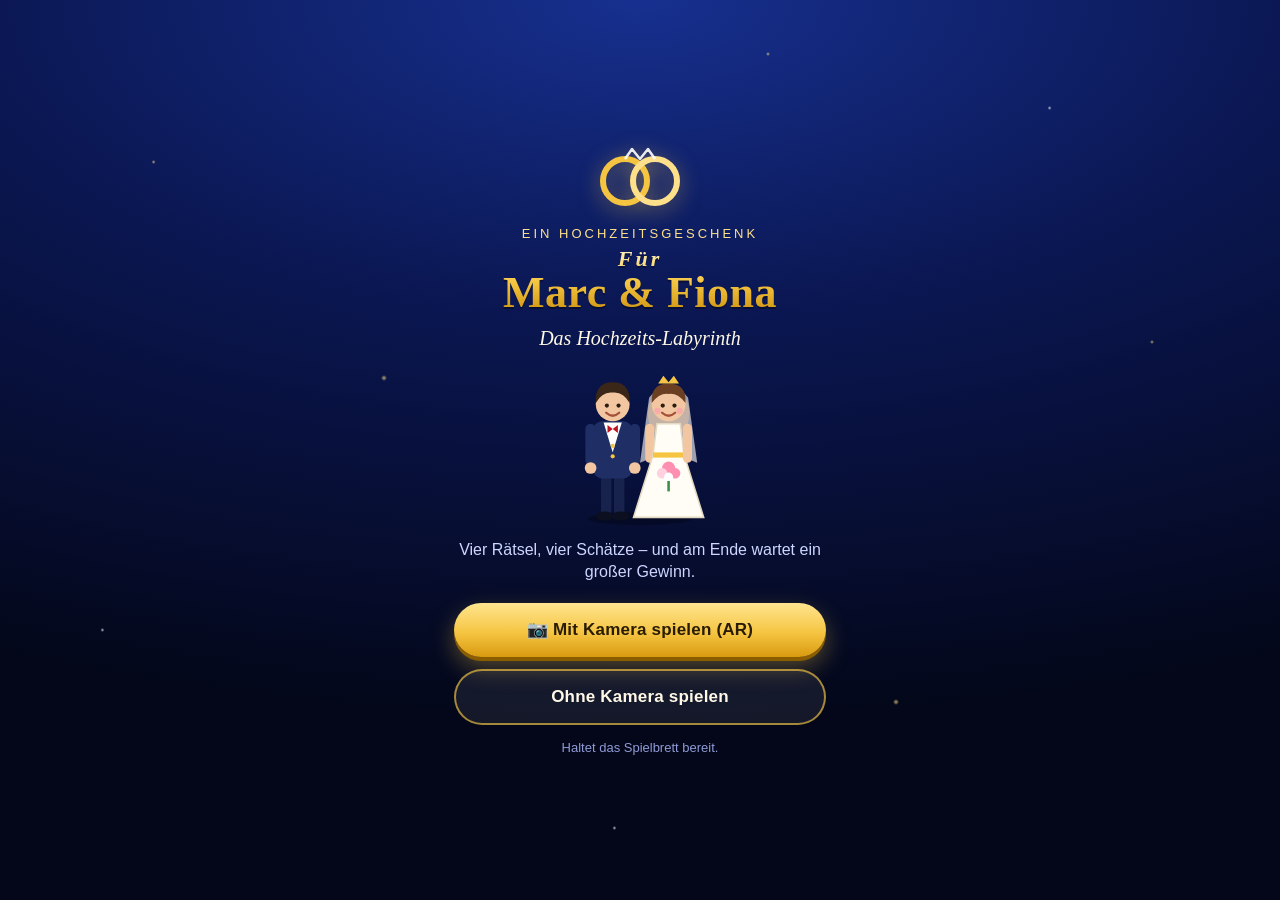
==== index.html @ ca6a2ff4 "Deploy Co-Authored-By: Claude Haiku 5.5 <noreply@anthropic.com>" ====
<!doctype html>
<html lang="de">
<head>
<meta charset="utf-8">
<meta name="viewport" content="width=device-width, initial-scale=1, viewport-fit=cover">
<meta name="theme-color" content="#050b2e">
<meta name="apple-mobile-web-app-capable" content="yes">
<meta name="mobile-web-app-capable" content="yes">
<title>Für Marc &amp; Fiona</title>
<link rel="icon" href="data:image/svg+xml,%3Csvg xmlns='http://www.w3.org/2000/svg' viewBox='0 0 100 100'%3E%3Ctext y='.9em' font-size='90'%3E%F0%9F%92%8D%3C/text%3E%3C/svg%3E">
<link rel="stylesheet" href="css/style.css">
</head>
<body>
<main id="app">

  <!-- Startbildschirm -->
  <section id="screen-start" class="screen start" hidden>
    <div class="sparkles" aria-hidden="true"></div>
    <div class="start-inner">
      <svg class="rings" viewBox="0 0 120 70" aria-hidden="true">
        <circle cx="45" cy="38" r="22" fill="none" stroke="#f5c542" stroke-width="6"/>
        <circle cx="75" cy="38" r="22" fill="none" stroke="#ffe08a" stroke-width="6"/>
        <path d="M45 16 L52 6 L60 16 L68 6 L75 16" fill="none" stroke="#fff" stroke-width="2.500" stroke-linejoin="round" opacity=".9"/>
      </svg>
      <p class="eyebrow">Ein Hochzeitsgeschenk</p>
      <h1 class="title"><small>Für</small>Marc &amp; Fiona</h1>
      <p class="subtitle">Das Hochzeits-Labyrinth</p>
      <div id="start-couple" class="start-couple"></div>
      <p class="lead">Vier Rätsel, vier Schätze – und am Ende wartet ein großer Gewinn.</p>
      <p id="inapp-note" class="notice" role="note" hidden>Bitte im normalen Safari/Chrome öffnen, nicht in WhatsApp/Instagram – dort ist die Kamera oft blockiert.</p>
      <div class="start-btns">
        <button id="btn-ar" class="btn btn-gold"><span aria-hidden="true">📷 </span>Mit Kamera spielen (AR)</button>
        <button id="btn-plain" class="btn btn-ghost">Ohne Kamera spielen</button>
      </div>
      <p class="fine">Haltet das Spielbrett bereit.</p>
    </div>
  </section>

  <!-- Spiel -->
  <section id="screen-game" class="screen game" hidden>
    <header class="hud">
      <div class="hud-title">Marc &amp; Fiona</div>
      <ol id="pips" class="pips" aria-label="Fortschritt"></ol>
      <button id="btn-sound" class="icon-btn" aria-label="Ton an oder aus">🔊</button>
    </header>
    <div id="stage"></div>
    <div id="hint" class="chip" hidden>Tipp: Dreht das Brett so, dass Rot oben links liegt – wie auf dem Bild.</div>
    <div id="panel" class="panel" hidden></div>
    <details id="debug" class="debug" hidden>
      <summary>Debug</summary>
      <div id="debug-btns"></div>
    </details>
  </section>

  <!-- Abschluss -->
  <section id="screen-end" class="screen end" hidden>
    <div class="sparkles" aria-hidden="true"></div>
    <div class="start-inner">
      <p class="eyebrow">Geschafft!</p>
      <h1 class="title end-title">Alle Schätze gefunden</h1>
      <div id="end-couple" class="start-couple cheer"></div>
      <ul id="end-list" class="prizes"></ul>
      <p class="total">Gesamt: <strong id="end-total">300 €</strong></p>
      <p class="lead">Alles Liebe zur Hochzeit, Marc &amp; Fiona!</p>
    </div>
  </section>

  <div id="loading" class="overlay" hidden>
    <div class="modal-card"><div class="spinner" aria-hidden="true"></div><p id="loading-text">Kamera wird gestartet …</p>
      <button id="btn-cancel-ar" class="btn btn-ghost">Lieber ohne Kamera</button></div>
  </div>
  <div id="modal" class="overlay" hidden></div>
  <div id="toast" class="toast" role="status" hidden></div>
  <canvas id="confetti" aria-hidden="true"></canvas>
</main>
<script type="module" src="js/main.js"></script>
</body>
</html>
---- css/style.css ----
/* Hochzeits-Labyrinth – eigenes "Quizshow"-Design: Mitternachtsblau + Gold. Keine Original-Assets. */
:root {
  --navy-950: #030719; --navy-900: #050b2e; --navy-800: #0a1650; --navy-700: #112580;
  --gold: #f5c542; --gold-hi: #ffe08a; --gold-lo: #8c6a14;
  --cream: #fff8e6; --ink: #101a4a;
  --safe-t: env(safe-area-inset-top, 0px); --safe-b: env(safe-area-inset-bottom, 0px);
  --safe-l: env(safe-area-inset-left, 0px); --safe-r: env(safe-area-inset-right, 0px);
  --serif: "Iowan Old Style", "Palatino Linotype", Palatino, Georgia, serif;
}
* { box-sizing: border-box; -webkit-tap-highlight-color: transparent; }
html, body { height: 100%; margin: 0; overscroll-behavior: none; }
body {
  background: var(--navy-900); color: var(--cream); overflow: hidden;
  font: 16px/1.4 -apple-system, BlinkMacSystemFont, "SF Pro Text", "Segoe UI", Roboto, Helvetica, Arial, sans-serif;
  -webkit-text-size-adjust: 100%; touch-action: manipulation; -webkit-user-select: none; user-select: none;
}
[hidden] { display: none !important; }
button { font: inherit; color: inherit; touch-action: manipulation; }
#app { position: fixed; inset: 0; height: 100vh; height: 100dvh; }
.screen {
  position: absolute; inset: 0; display: flex; flex-direction: column; overflow-y: auto;
  padding: var(--safe-t) var(--safe-r) var(--safe-b) var(--safe-l);
  background: radial-gradient(120% 80% at 50% 0%, #17308f 0%, var(--navy-800) 45%, var(--navy-950) 100%);
}

/* ---- Buttons ---- */
.btn {
  display: block; width: 100%; min-height: 54px; padding: 14px 22px; border: 0; border-radius: 999px;
  font-weight: 800; font-size: 17px; letter-spacing: .2px; cursor: pointer;
}
.btn-gold {
  background: linear-gradient(180deg, #ffe58f, var(--gold) 55%, #d99a10); color: #2a1c00;
  box-shadow: 0 4px 0 #8a5d00, 0 10px 24px rgba(245, 197, 66, .35);
}
.btn-gold:active { transform: translateY(3px); box-shadow: 0 1px 0 #8a5d00, 0 4px 12px rgba(245, 197, 66, .3); }
.btn-ghost { background: rgba(255, 255, 255, .07); color: var(--cream); border: 2px solid rgba(245, 197, 66, .65); }
.btn-ghost:active { background: rgba(255, 255, 255, .16); }
.icon-btn { width: 40px; height: 40px; border-radius: 50%; border: 2px solid rgba(245, 197, 66, .6); background: rgba(5, 11, 46, .6); font-size: 18px; padding: 0; line-height: 1; }

/* ---- Start- und Abschluss-Screen ---- */
.sparkles {
  position: absolute; inset: 0; pointer-events: none; opacity: .7;
  background-image:
    radial-gradient(2px 2px at 12% 18%, #ffe08a, transparent), radial-gradient(2px 2px at 82% 12%, #fff, transparent),
    radial-gradient(3px 3px at 30% 42%, #ffe08a, transparent), radial-gradient(2px 2px at 90% 38%, #ffe08a, transparent),
    radial-gradient(2px 2px at 8% 70%, #fff, transparent), radial-gradient(3px 3px at 70% 78%, #ffe08a, transparent),
    radial-gradient(2px 2px at 48% 92%, #fff, transparent), radial-gradient(2px 2px at 60% 6%, #ffe08a, transparent);
  animation: twinkle 3.5s ease-in-out infinite alternate;
}
@keyframes twinkle { from { opacity: .35; } to { opacity: .9; } }
.start-inner { position: relative; margin: auto; width: 100%; max-width: 420px; padding: 22px 24px; text-align: center; }
.rings { width: 120px; filter: drop-shadow(0 4px 10px rgba(245, 197, 66, .5)); animation: float 4s ease-in-out infinite; }
@keyframes float { 50% { transform: translateY(-6px); } }
.eyebrow { margin: 6px 0 4px; font-size: 13px; letter-spacing: 3px; text-transform: uppercase; color: var(--gold-hi); }
.title {
  margin: 0; font: 800 44px/1.05 var(--serif); letter-spacing: .5px;
  background: linear-gradient(180deg, #fff3c2, var(--gold) 50%, #c98f0a); -webkit-background-clip: text; background-clip: text; color: transparent;
  filter: drop-shadow(0 2px 0 rgba(0, 0, 0, .35));
}
.title small { display: block; font-size: 22px; font-weight: 600; font-style: italic; letter-spacing: 3px; }
.subtitle { margin: 10px 0 0; font: italic 20px var(--serif); color: var(--cream); }
.start-couple { width: 130px; margin: 14px auto 6px; }
.lead { margin: 6px 0 20px; color: #cdd6ff; }
.notice { margin: 0 0 14px; padding: 10px 12px; border-radius: 12px; background: rgba(229, 56, 59, .18); border: 1px solid rgba(229, 56, 59, .7); font-size: 14px; }
.start-btns { display: grid; gap: 12px; }
.fine { margin: 14px 0 0; font-size: 13px; color: #8f9bd6; }
.end-title { font-size: 36px; }
.prizes { list-style: none; margin: 8px 0 0; padding: 0; text-align: left; }
.prizes li { display: flex; justify-content: space-between; gap: 12px; padding: 9px 4px; border-bottom: 1px solid rgba(245, 197, 66, .25); }
.prizes b { color: var(--gold-hi); }
.total { margin: 14px 0 4px; font: 700 24px var(--serif); }
.total strong { color: var(--gold); font-size: 34px; }

/* ---- Spiel-Layout ---- */
.game { overflow: hidden; }
.hud { display: flex; align-items: center; gap: 10px; padding: 8px 12px; flex: none; z-index: 6; }
.hud-title { font: italic 700 18px var(--serif); color: var(--gold-hi); flex: 1; }
.pips { display: flex; gap: 7px; list-style: none; margin: 0; padding: 0; }
.pips li { width: 14px; height: 14px; border-radius: 50%; border: 2px solid var(--gold); }
.pips li.done { background: var(--gold); }
.pips li.cur { background: rgba(245, 197, 66, .35); animation: pulse 1.2s ease-in-out infinite alternate; }
.pips li.star { border-radius: 2px; transform: rotate(45deg); }
@keyframes pulse { to { transform: scale(1.25); background: var(--gold); } }
.pips li.star.cur { animation: none; background: var(--gold); }
#stage { flex: 1; min-height: 0; position: relative; }
.mode-ar #stage { position: absolute; inset: 0; z-index: 0; }
.mode-ar .panel { margin-top: auto; }
.chip {
  position: absolute; z-index: 4; left: 50%; transform: translateX(-50%); top: calc(var(--safe-t) + 58px);
  width: max-content; max-width: calc(100% - 28px); padding: 8px 14px; border-radius: 14px; font-size: 13px; text-align: center;
  background: rgba(5, 11, 46, .88); border: 1px solid var(--gold); color: var(--cream);
}
.toast {
  position: fixed; z-index: 30; left: 14px; right: 14px; top: calc(var(--safe-t) + 14px); padding: 12px 16px; border-radius: 14px;
  background: var(--cream); color: var(--ink); font-weight: 600; text-align: center; box-shadow: 0 8px 30px rgba(0, 0, 0, .5);
}

/* ---- Panel ---- */
.panel {
  position: relative; z-index: 5; flex: none; max-height: 70vh; max-height: 70dvh; overflow-y: auto;
  padding: 14px 14px calc(14px + var(--safe-b));
  background: linear-gradient(180deg, rgba(10, 22, 80, .96), var(--navy-900) 45%);
  border-top: 2px solid var(--gold); box-shadow: 0 -14px 34px rgba(0, 0, 0, .5);
}
.panel.in { animation: slideup .35s ease-out; }
@keyframes slideup { from { transform: translateY(40%); opacity: 0; } }
.panel-btn { margin-top: 14px; }
.bubble-row { display: flex; align-items: flex-end; gap: 12px; }
.avatars { flex: none; width: 74px; }
.bubble { position: relative; flex: 1; padding: 14px 16px; background: var(--cream); color: var(--ink); border-radius: 18px 18px 18px 4px; font: 600 17px/1.4 var(--serif); box-shadow: 0 6px 18px rgba(0, 0, 0, .35); }
.bubble::before { content: ""; position: absolute; left: -9px; bottom: 12px; border: 9px solid transparent; border-right-color: var(--cream); border-left: 0; }
.bubble p { margin: 0; }
.treasure { text-align: center; padding: 6px 4px 0; }
.t-icon { font-size: 40px; line-height: 1; animation: float 2.4s ease-in-out infinite; }
.t-line { margin: 8px 0 2px; font-size: 16px; color: #cdd6ff; }
.t-prize { margin: 2px 0; font: 800 26px/1.15 var(--serif); color: var(--gold); }
.t-feld { margin: 6px 0 0; font-weight: 700; color: var(--cream); }
.treasure + .panel-btn { margin-top: 16px; }

/* ---- Quiz ---- */
.q-head { display: flex; justify-content: space-between; gap: 8px; margin-bottom: 8px; }
.q-tag { font-size: 12px; font-weight: 800; letter-spacing: 1px; text-transform: uppercase; color: var(--gold-hi); }
.q-tag.backup { color: #7fe3a5; }
.q-text { --cut: 22px; clip-path: polygon(var(--cut) 0, calc(100% - var(--cut)) 0, 100% 50%, calc(100% - var(--cut)) 100%, var(--cut) 100%, 0 50%); padding: 2px; background: linear-gradient(90deg, var(--gold-lo), var(--gold-hi), var(--gold-lo)); margin-bottom: 10px; }
.q-text > span { --cut: 22px; display: block; clip-path: polygon(var(--cut) 0, calc(100% - var(--cut)) 0, 100% 50%, calc(100% - var(--cut)) 100%, var(--cut) 100%, 0 50%); padding: 12px 30px; text-align: center; font-weight: 700; font-size: 16px; line-height: 1.3; background: linear-gradient(180deg, #14297f, #091650); }
.ans {
  --cut: 18px; display: block; width: 100%; margin: 0 0 8px; padding: 2px; border: 0; cursor: pointer; text-align: left; color: #fff;
  clip-path: polygon(var(--cut) 0, calc(100% - var(--cut)) 0, 100% 50%, calc(100% - var(--cut)) 100%, var(--cut) 100%, 0 50%); background: linear-gradient(90deg, var(--gold-lo), var(--gold-hi), var(--gold-lo));
}
.ans-in { --cut: 18px; display: flex; align-items: center; gap: 10px; min-height: 48px; padding: 6px 24px 6px 14px; clip-path: polygon(var(--cut) 0, calc(100% - var(--cut)) 0, 100% 50%, calc(100% - var(--cut)) 100%, var(--cut) 100%, 0 50%); background: linear-gradient(180deg, #14297f, #091650); font-weight: 600; font-size: 15px; line-height: 1.25; }
.ans:active .ans-in { filter: brightness(1.3); }
.letter { flex: none; display: grid; place-items: center; width: 28px; height: 28px; border-radius: 50%; background: var(--lc, #888); font-weight: 800; font-size: 15px; box-shadow: inset 0 -2px 0 rgba(0, 0, 0, .25); }
.ans[style*="f5c518"] .letter { color: #2a1c00; }
.ans.locked .ans-in { background: linear-gradient(180deg, #ffa726, #d65a00); }
.ans.right .ans-in { background: linear-gradient(180deg, #2ecc71, #0b7d3c); }
.ans.right { animation: flash .45s ease-in-out 3; }
@keyframes flash { 50% { filter: brightness(1.5); } }
.ans.wrong, .ans:disabled { cursor: default; }
.ans.wrong .ans-in { background: linear-gradient(180deg, #e53935, #8e1212); }
.ans.wrong .txt { text-decoration: line-through; opacity: .85; }
.ans.wrong .ans-in::after { content: "✕"; margin-left: auto; font-weight: 800; }
.ans.gone { opacity: .14; pointer-events: none; }
.q-msg { min-height: 22px; margin: 4px 0 8px; text-align: center; font-size: 14px; color: #cdd6ff; }
.q-msg.bad { color: #ff8a8a; font-weight: 700; }
.q-msg.ok { color: #7fe3a5; font-weight: 800; }
.q-msg.pity { color: var(--gold-hi); font-weight: 700; }
.jokers { display: flex; gap: 10px; }
.joker { flex: 1; min-height: 42px; border-radius: 999px; border: 2px solid var(--gold); background: rgba(17, 37, 128, .75); color: var(--gold-hi); font-weight: 800; font-size: 14px; cursor: pointer; }
.joker:disabled { opacity: .35; text-decoration: line-through; cursor: default; }

/* ---- Overlays ---- */
.overlay { position: fixed; inset: 0; z-index: 20; display: grid; place-items: center; padding: 24px; background: rgba(3, 7, 25, .82); }
.modal-card { width: 100%; max-width: 360px; padding: 22px; text-align: center; border-radius: 22px; background: linear-gradient(180deg, #14297f, #091650); border: 2px solid var(--gold); box-shadow: 0 20px 60px rgba(0, 0, 0, .6); }
.modal-card h3 { margin: 0 0 8px; font: 800 26px/1.15 var(--serif); color: var(--gold); }
.modal-card p { margin: 0 0 12px; }
.timer { margin: 6px 0 16px; font: 800 44px var(--serif); color: var(--gold-hi); }
.spinner { width: 44px; height: 44px; margin: 0 auto 12px; border-radius: 50%; border: 4px solid rgba(245, 197, 66, .3); border-top-color: var(--gold); animation: spin 1s linear infinite; }
@keyframes spin { to { transform: rotate(360deg); } }
#confetti { position: fixed; inset: 0; width: 100%; height: 100%; pointer-events: none; z-index: 40; }

/* ---- Debug ---- */
.debug { position: absolute; z-index: 15; right: 6px; top: calc(var(--safe-t) + 54px); font-size: 12px; background: rgba(0, 0, 0, .75); border-radius: 10px; padding: 4px 8px; }
.debug summary { cursor: pointer; }
#debug-btns { display: grid; grid-template-columns: repeat(2, 1fr); gap: 4px; padding: 6px 0 2px; }
#debug-btns button { padding: 6px 8px; border-radius: 8px; border: 1px solid #888; background: #222; font-size: 12px; }

/* ---- Fallback-Bühne ---- */
.fb-stage { display: flex; align-items: center; justify-content: center; }
.fb-board { position: relative; flex: none; border-radius: 6px; background: #6b4a2b; box-shadow: 0 10px 40px rgba(0, 0, 0, .6), 0 0 0 2px rgba(245, 197, 66, .55); }
.fb-board.placeholder { background: linear-gradient(135deg, #7a5230, #4d321b); }
.fb-img { position: absolute; inset: 0; width: 100%; height: 100%; display: block; border-radius: 6px; pointer-events: none; }
.fb-layer { position: absolute; }
.fb-cell { position: absolute; width: calc(100% / 7); height: calc(100% / 7); }
.fb-board.placeholder .fb-cell { background: #cbb98f; outline: 1px solid rgba(0, 0, 0, .25); }
.fb-board.placeholder .fb-cell.dark { background: #b49b6a; }
.fb-board.placeholder .fb-cell.corner { background: #f5d55a; }
.fb-board.placeholder .fb-cell.center { background: radial-gradient(circle, #ffe08a, #b8860b); }
.fb-board:not(.placeholder) .fb-cell { outline: 1px solid rgba(255, 255, 255, .6); }
.fb-cell span { position: absolute; left: 2px; top: 1px; font: 700 8px/1.1 ui-monospace, Menlo, monospace; color: #fff; text-shadow: 0 0 2px #000, 0 0 2px #000; }
.fb-board.placeholder .fb-cell span { color: #2a1c00; text-shadow: none; }
.fb-dot { position: absolute; z-index: 4; width: calc(var(--cell) * .95); height: calc(var(--cell) * .95); transform: translate(-50%, -50%); border-radius: 50%; border: 0; padding: 0; background: transparent; }
.fb-dot.vis { background: var(--c); box-shadow: inset 0 0 0 3px rgba(255, 255, 255, .85); opacity: .85; }
.fb-dot.lit { background: rgba(255, 255, 255, .22); box-shadow: 0 0 0 4px var(--c), 0 0 22px 10px var(--c); opacity: 1; animation: glow .7s ease-in-out infinite alternate; }
@keyframes glow { to { transform: translate(-50%, -50%) scale(1.15); } }
.fb-couple { position: absolute; z-index: 5; width: 0; height: 0; transition: left .32s linear, top .32s linear; }
.fb-couple.instant { transition: none; }
.couple-in {
  position: absolute; left: 0; top: 0; width: calc(var(--cell) * 1.45);
  transform: translate(-50%, -82%) translate(calc(var(--ax, 0) * var(--cell)), calc(var(--ay, 0) * var(--cell))); transition: transform .5s ease;
}
.couple-svg { display: block; width: 100%; height: auto; overflow: visible; }
.arm { transition: transform .25s; }
.leg { transform-origin: 50% 80%; }
.walking .couple-svg { animation: bob .32s ease-in-out infinite; }
.walking .leg-a { animation: step .32s ease-in-out infinite; }
.walking .leg-b { animation: step .32s ease-in-out infinite -.16s; }
@keyframes bob { 0%, 100% { transform: translateY(0) rotate(-1.5deg); } 50% { transform: translateY(-5%) rotate(1.5deg); } }
@keyframes step { 0%, 100% { transform: translateY(0); } 50% { transform: translateY(-4px); } }
.cheer .couple-svg { animation: hop .45s ease-out 4; }
.cheer .arm-l { transform: rotate(150deg); }
.cheer .arm-r { transform: rotate(-150deg); }
@keyframes hop { 50% { transform: translateY(-14%); } }
.start-couple.cheer .couple-svg { animation: hop .6s ease-out infinite; }
.fb-chest { position: absolute; z-index: 6; width: calc(var(--cell) * 1.05); transform: translate(-50%, -50%); pointer-events: none; }
.fb-chest svg { display: block; width: 100%; height: auto; filter: drop-shadow(0 3px 4px rgba(0, 0, 0, .55)); animation: chestpop .8s cubic-bezier(.3, 1.6, .5, 1) both; }
.fb-chest .ring { position: absolute; inset: -30%; border-radius: 50%; border: 3px solid var(--gold-hi); box-shadow: 0 0 16px var(--gold); animation: ring 1.3s ease-out infinite; }
@keyframes ring { from { transform: scale(.5); opacity: 1; } to { transform: scale(1.1); opacity: 0; } }
@keyframes chestpop { 0% { transform: translateY(0) scale(.1); } 45% { transform: translateY(-120%) scale(1.15); } 70% { transform: translateY(-8%) scale(.95); } 100% { transform: translateY(0) scale(1); } }
.spark { position: absolute; left: 50%; top: 50%; width: 6px; height: 6px; margin: -3px; border-radius: 50%; background: var(--gold-hi); box-shadow: 0 0 6px var(--gold); animation: spark 1s ease-out .35s both; }
@keyframes spark { from { transform: rotate(var(--a)) translateX(0); opacity: 1; } to { transform: rotate(var(--a)) translateX(calc(var(--cell) * .95)); opacity: 0; } }

@media (prefers-reduced-motion: reduce) {
  *, *::before, *::after { animation-duration: .01ms !important; animation-iteration-count: 1 !important; }
}
@media (max-height: 680px) {
  .title { font-size: 36px; } .start-couple { width: 100px; } .rings { width: 96px; }
}
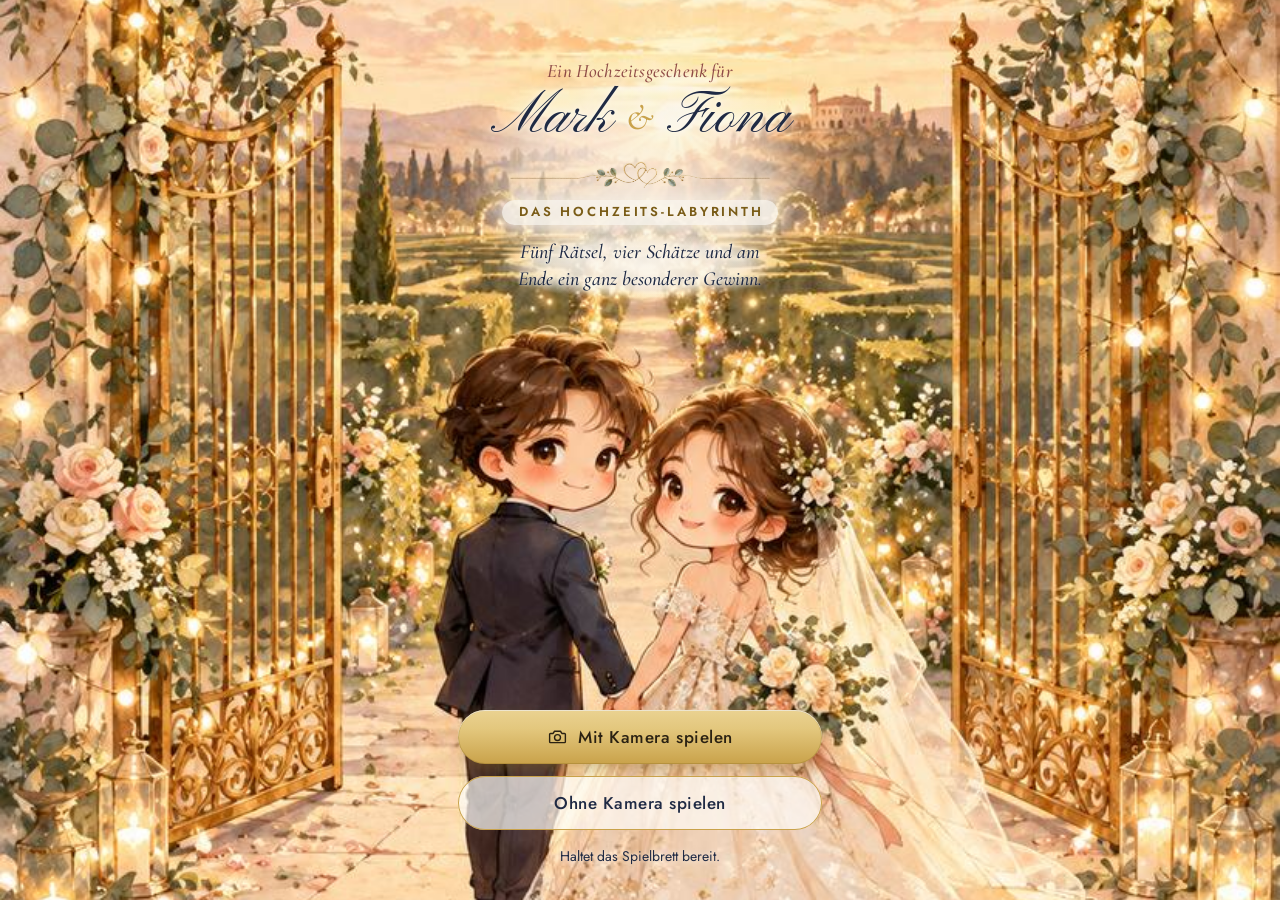
==== commit 70afeb62: "Deploy Co-Authored-By: Claude Haiku 5.5 <noreply@anthropic.com>" ====
--- a/index.html
+++ b/index.html
@@ -3,11 +3,16 @@
 <head>
 <meta charset="utf-8">
 <meta name="viewport" content="width=device-width, initial-scale=1, viewport-fit=cover">
-<meta name="theme-color" content="#050b2e">
+<meta name="theme-color" content="#fbf7ef">
 <meta name="apple-mobile-web-app-capable" content="yes">
 <meta name="mobile-web-app-capable" content="yes">
-<title>Für Marc &amp; Fiona</title>
-<link rel="icon" href="data:image/svg+xml,%3Csvg xmlns='http://www.w3.org/2000/svg' viewBox='0 0 100 100'%3E%3Ctext y='.9em' font-size='90'%3E%F0%9F%92%8D%3C/text%3E%3C/svg%3E">
+<title>Für Mark &amp; Fiona</title>
+<link rel="icon" href="favicon.png" type="image/png" sizes="64x64">
+<link rel="apple-touch-icon" href="assets/ui/apple-touch-icon.png">
+<link rel="manifest" href="manifest.webmanifest">
+<link rel="preconnect" href="https://fonts.googleapis.com">
+<link rel="preconnect" href="https://fonts.gstatic.com" crossorigin>
+<link rel="stylesheet" href="https://fonts.googleapis.com/css2?family=Cormorant+Garamond:ital,wght@0,500;0,600;0,700;1,500;1,600&amp;family=Jost:wght@400;500;600&amp;family=Pinyon+Script&amp;display=swap" media="print" onload="this.media='all'">
 <link rel="stylesheet" href="css/style.css">
 </head>
 <body>
@@ -15,36 +20,49 @@
 
   <!-- Startbildschirm -->
   <section id="screen-start" class="screen start" hidden>
-    <div class="sparkles" aria-hidden="true"></div>
+    <div class="frame" aria-hidden="true"></div>
     <div class="start-inner">
-      <svg class="rings" viewBox="0 0 120 70" aria-hidden="true">
-        <circle cx="45" cy="38" r="22" fill="none" stroke="#f5c542" stroke-width="6"/>
-        <circle cx="75" cy="38" r="22" fill="none" stroke="#ffe08a" stroke-width="6"/>
-        <path d="M45 16 L52 6 L60 16 L68 6 L75 16" fill="none" stroke="#fff" stroke-width="2.500" stroke-linejoin="round" opacity=".9"/>
-      </svg>
-      <p class="eyebrow">Ein Hochzeitsgeschenk</p>
-      <h1 class="title"><small>Für</small>Marc &amp; Fiona</h1>
-      <p class="subtitle">Das Hochzeits-Labyrinth</p>
-      <div id="start-couple" class="start-couple"></div>
-      <p class="lead">Vier Rätsel, vier Schätze – und am Ende wartet ein großer Gewinn.</p>
+      <div class="start-top">
+      <p class="kicker rise" style="--d:0">Ein Hochzeitsgeschenk für</p>
+      <h1 class="names rise" style="--d:1"><span>Mark</span> <span class="amp">&amp;</span> <span>Fiona</span></h1>
+      <div class="divider art art-divider rise" data-img="divider" style="--d:2" aria-hidden="true"><svg viewBox="0 0 240 24"><path class="draw" d="M8 12H98M142 12H232"/><path d="M120 18.5c-6-4-9.5-6.6-9.5-9.6a4.6 4.6 0 0 1 9.5-1.6 4.6 4.6 0 0 1 9.5 1.6c0 3-3.5 5.6-9.5 9.6z" class="heart"/><path d="M98 12c3-4 7-5 10-4M98 12c3 4 7 5 10 4M142 12c-3-4-7-5-10-4M142 12c-3 4-7 5-10 4" class="leaf"/><circle cx="6" cy="12" r="1.6"/><circle cx="234" cy="12" r="1.6"/></svg></div>
+      <p class="subtitle rise" style="--d:2">Das Hochzeits-Labyrinth</p>
+      <p class="lead rise" style="--d:3">Fünf Rätsel, vier Schätze und am Ende ein ganz besonderer Gewinn.</p>
+      </div>
+      <div class="hero rise" style="--d:3">
+        <svg class="medallion" viewBox="0 0 200 200" aria-hidden="true">
+          <circle cx="100" cy="100" r="96" class="m-outer"/>
+          <circle cx="100" cy="100" r="91" class="m-dots"/>
+          <g class="m-maze">
+            <circle cx="100" cy="100" r="82" stroke-dasharray="470 45" transform="rotate(-70 100 100)"/>
+            <circle cx="100" cy="100" r="72" stroke-dasharray="405 47" transform="rotate(115 100 100)"/>
+            <circle cx="100" cy="100" r="62" stroke-dasharray="345 45" transform="rotate(10 100 100)"/>
+            <path d="M100 18v10M172 100h10M100 172v10M28 100H18M151 49l7-7M49 151l-7 7"/>
+          </g>
+          <circle cx="100" cy="100" r="53" class="m-fill"/>
+        </svg>
+        <div id="start-couple" class="hero-couple art art-hero" data-img="hero"></div>
+      </div>
+      <div class="start-bottom">
       <p id="inapp-note" class="notice" role="note" hidden>Bitte im normalen Safari/Chrome öffnen, nicht in WhatsApp/Instagram – dort ist die Kamera oft blockiert.</p>
-      <div class="start-btns">
-        <button id="btn-ar" class="btn btn-gold"><span aria-hidden="true">📷 </span>Mit Kamera spielen (AR)</button>
+      <div class="start-btns rise" style="--d:5">
+        <button id="btn-ar" class="btn btn-gold"><svg class="i" viewBox="0 0 24 24" aria-hidden="true"><path d="M4 8.5h3l1.6-2.5h6.8L17 8.5h3a1 1 0 0 1 1 1V18a1 1 0 0 1-1 1H4a1 1 0 0 1-1-1V9.5a1 1 0 0 1 1-1z"/><circle cx="12" cy="13.2" r="3.4"/></svg>Mit Kamera spielen</button>
         <button id="btn-plain" class="btn btn-ghost">Ohne Kamera spielen</button>
       </div>
-      <p class="fine">Haltet das Spielbrett bereit.</p>
+      <p class="fine rise" style="--d:6">Haltet das Spielbrett bereit.</p>
+      <p id="offline-ok" class="fine fine-ok" hidden>Offline bereit</p>
+      </div>
     </div>
   </section>
 
   <!-- Spiel -->
   <section id="screen-game" class="screen game" hidden>
     <header class="hud">
-      <div class="hud-title">Marc &amp; Fiona</div>
+      <div class="hud-title">Mark <span class="amp">&amp;</span> Fiona</div>
       <ol id="pips" class="pips" aria-label="Fortschritt"></ol>
-      <button id="btn-sound" class="icon-btn" aria-label="Ton an oder aus">🔊</button>
+      <button id="btn-sound" class="icon-btn" aria-label="Ton an oder aus"></button>
     </header>
     <div id="stage"></div>
-    <div id="hint" class="chip" hidden>Tipp: Dreht das Brett so, dass Rot oben links liegt – wie auf dem Bild.</div>
     <div id="panel" class="panel" hidden></div>
     <details id="debug" class="debug" hidden>
       <summary>Debug</summary>
@@ -52,16 +70,53 @@
     </details>
   </section>
 
+  <!-- Anleitung: liegt über dem Spiel, während die Kamera darunter startet -->
+  <section id="guide" class="guide" hidden aria-labelledby="guide-title">
+    <div class="guide-scroll">
+      <div class="guide-inner">
+        <p class="kicker" id="g-kicker"></p>
+        <h2 class="guide-title" id="guide-title"></h2>
+        <p class="guide-intro" id="g-intro"></p>
+        <div class="divider divider-sm art art-divider" data-img="divider" aria-hidden="true"><svg viewBox="0 0 240 24"><path d="M8 12H98M142 12H232"/><path d="M120 18.5c-6-4-9.5-6.6-9.5-9.6a4.6 4.6 0 0 1 9.5-1.6 4.6 4.6 0 0 1 9.5 1.6c0 3-3.5 5.6-9.5 9.6z" class="heart"/><path d="M98 12c3-4 7-5 10-4M98 12c3 4 7 5 10 4M142 12c-3-4-7-5-10-4M142 12c-3 4-7 5-10 4" class="leaf"/></svg></div>
+        <h3 class="guide-h" id="g-steps-title"></h3>
+        <ol class="guide-steps" id="g-steps"></ol>
+        <h3 class="guide-h" id="g-tips-title"></h3>
+        <ul class="guide-tips" id="g-tips"></ul>
+        <p class="guide-warn" id="g-warn"></p>
+      </div>
+    </div>
+    <div class="guide-foot">
+      <div id="guide-status" class="guide-status" role="status" aria-live="polite">
+        <span class="g-track" aria-hidden="true"><span class="g-fill"></span></span>
+        <span class="g-text"></span>
+      </div>
+      <button id="btn-go" class="btn btn-gold" disabled></button>
+      <button id="guide-cancel" class="link-btn" hidden></button>
+    </div>
+  </section>
+
   <!-- Abschluss -->
   <section id="screen-end" class="screen end" hidden>
-    <div class="sparkles" aria-hidden="true"></div>
+    <div class="frame" aria-hidden="true"></div>
     <div class="start-inner">
-      <p class="eyebrow">Geschafft!</p>
-      <h1 class="title end-title">Alle Schätze gefunden</h1>
-      <div id="end-couple" class="start-couple cheer"></div>
-      <ul id="end-list" class="prizes"></ul>
-      <p class="total">Gesamt: <strong id="end-total">300 €</strong></p>
-      <p class="lead">Alles Liebe zur Hochzeit, Marc &amp; Fiona!</p>
+      <div class="end-top">
+      <p class="kicker rise" style="--d:0" id="end-kicker"></p>
+      <h1 class="end-title rise" style="--d:1" id="end-title"></h1>
+      <div class="hero hero-sm rise" style="--d:2">
+        <svg class="medallion" viewBox="0 0 200 200" aria-hidden="true">
+          <circle cx="100" cy="100" r="96" class="m-outer"/>
+          <circle cx="100" cy="100" r="91" class="m-dots"/>
+          <circle cx="100" cy="100" r="80" class="m-fill"/>
+        </svg>
+        <div id="end-couple" class="hero-couple cheer art art-hero" data-img="hero"></div>
+      </div>
+      <p class="prizes-title rise" style="--d:3" id="end-list-title"></p>
+      <ul id="end-list" class="prizes rise" style="--d:3"></ul>
+      <div class="divider art art-divider rise" data-img="divider" style="--d:5" aria-hidden="true"><svg viewBox="0 0 240 24"><path d="M8 12H98M142 12H232"/><path d="M120 18.5c-6-4-9.5-6.6-9.5-9.6a4.6 4.6 0 0 1 9.5-1.6 4.6 4.6 0 0 1 9.5 1.6c0 3-3.5 5.6-9.5 9.6z" class="heart"/><path d="M98 12c3-4 7-5 10-4M98 12c3 4 7 5 10 4M142 12c-3-4-7-5-10-4M142 12c-3 4-7 5-10 4" class="leaf"/></svg></div>
+      <p class="end-wish rise" style="--d:5"><span id="end-wish"></span>,<br><span class="end-names">Mark <span class="amp">&amp;</span> Fiona</span></p>
+      <p class="end-note rise" style="--d:6" id="end-note"></p>
+      </div>
+      <button id="btn-again" class="btn btn-ghost btn-again rise" style="--d:7"><svg class="i" viewBox="0 0 24 24" aria-hidden="true"><path d="M4.5 12a7.5 7.5 0 1 0 2.2-5.3"/><path d="M4 4.5v3.8h3.8"/></svg><span id="btn-again-text"></span></button>
     </div>
   </section>
 
@@ -69,7 +124,7 @@
     <div class="modal-card"><div class="spinner" aria-hidden="true"></div><p id="loading-text">Kamera wird gestartet …</p>
       <button id="btn-cancel-ar" class="btn btn-ghost">Lieber ohne Kamera</button></div>
   </div>
-  <div id="modal" class="overlay" hidden></div>
+  <div id="card" class="overlay card-overlay" hidden></div>
   <div id="toast" class="toast" role="status" hidden></div>
   <canvas id="confetti" aria-hidden="true"></canvas>
 </main>
--- a/css/style.css
+++ b/css/style.css
@@ -1,174 +1,512 @@
-/* Hochzeits-Labyrinth – eigenes "Quizshow"-Design: Mitternachtsblau + Gold. Keine Original-Assets. */
+/* Hochzeits-Labyrinth – Hochzeitspapeterie: Elfenbein, Champagner-Gold, Akzent Altrosa, Schrift Tintenblau. Keine Original-Assets. */
 :root {
-  --navy-950: #030719; --navy-900: #050b2e; --navy-800: #0a1650; --navy-700: #112580;
-  --gold: #f5c542; --gold-hi: #ffe08a; --gold-lo: #8c6a14;
-  --cream: #fff8e6; --ink: #101a4a;
+  /* ---- Bilder aus assets/ui/ ----
+     Jede Stelle ist genau EINE Zeile. `none` = eingebautes CSS/SVG-Motiv. Neue Bilder in sw.js (SHELL) eintragen und VERSION erhöhen. */
+  --img-paper: url("../assets/ui/bg-paper.jpg");   /* Papier für alle Screens */
+  --img-bg-start: url("../assets/ui/start.jpg");     /* Startscreen-Szene (oben/unten ruhig) – `none` = Papier + Medaillon */
+  --img-bg-guide: url("../assets/ui/anleitung.jpg"); /* Anleitung: Vignette oben, Goldecken unten, scrollt mit dem Text */
+  --img-bg-end: url("../assets/ui/abschluss.jpg");   /* Abschluss-Szene (oben 40 % ruhig) – `none` = Papier + Medaillon */
+  --img-hero: url("../assets/ui/paar-hallo.png");    /* Paar im Medaillon (nur ohne Szene sichtbar) */
+  --img-avatar: url("../assets/ui/paar-hallo.png");  /* Paar in Sprechblasen + Quiz; Posen je Pose (welche Situation welche Pose: POSES in content.js): */
+  --img-pose-hallo: url("../assets/ui/paar-hallo.png");
+  --img-pose-denken: url("../assets/ui/paar-denken.png");
+  --img-pose-jubel: url("../assets/ui/paar-jubel.png");
+  --img-pose-trost: url("../assets/ui/paar-trost.png");
+  --img-pose-zeigen: url("../assets/ui/paar-zeigen.png");
+  --img-joker-fifty: url("../assets/ui/joker-5050.png");
+  --img-divider: url("../assets/ui/divider.png");   /* Trenn-Ornament */
+  --img-chest: url("../assets/ui/chest.png");       /* Truhe auf dem Brett (Fallback) */
+  /* Stations-Icons; Karten assets/cards/<theme>.jpg und rueckseite.jpg erkennt main.js automatisch */
+  --img-weihnachtsmarkt: url("../assets/ui/icon-weihnachtsmarkt.png");
+  --img-kino: url("../assets/ui/icon-kino.png");
+  --img-dinner: url("../assets/ui/icon-dinner.png");
+  --img-spieleabend: url("../assets/ui/icon-spieleabend.png");
+  --img-flitterwochen: url("../assets/ui/icon-flitterwochen.png");
+
+  --ivory: #fbf7ef; --ivory-2: #f4ecdd; --card: #fffdf8; --line: #e6d8bb;
+  --gold: #c9a24a; --gold-hi: #e3c77d; --gold-pale: #f1dc9f; --gold-ink: #7a5c17;
+  --rose: #d8a7a0; --blush: #f6e6e1; --rose-ink: #8e4a46;
+  --ink: #1f2a44; --ink-soft: #545b70;
+  --ok: #3e7a52; --bad: #a8443f;
   --safe-t: env(safe-area-inset-top, 0px); --safe-b: env(safe-area-inset-bottom, 0px);
   --safe-l: env(safe-area-inset-left, 0px); --safe-r: env(safe-area-inset-right, 0px);
-  --serif: "Iowan Old Style", "Palatino Linotype", Palatino, Georgia, serif;
+  --chip-top: calc(var(--safe-t) + 60px);
+  --script: "Pinyon Script", "Snell Roundhand", "Apple Chancery", cursive;
+  --serif: "Cormorant Garamond", "Iowan Old Style", Palatino, Georgia, serif;
+  --sans: "Jost", -apple-system, BlinkMacSystemFont, "Segoe UI", Roboto, Helvetica, Arial, sans-serif;
+  --ease: cubic-bezier(.22, 1, .36, 1);
+  --noise: url("data:image/svg+xml,%3Csvg xmlns='http://www.w3.org/2000/svg' width='180' height='180'%3E%3Cfilter id='n'%3E%3CfeTurbulence type='fractalNoise' baseFrequency='.85' numOctaves='3' stitchTiles='stitch'/%3E%3CfeColorMatrix values='0 0 0 0 .45 0 0 0 0 .36 0 0 0 0 .2 0 0 0 .07 0'/%3E%3C/filter%3E%3Crect width='100%25' height='100%25' filter='url(%23n)'/%3E%3C/svg%3E");
 }
 * { box-sizing: border-box; -webkit-tap-highlight-color: transparent; }
 html, body { height: 100%; margin: 0; overscroll-behavior: none; }
 body {
-  background: var(--navy-900); color: var(--cream); overflow: hidden;
-  font: 16px/1.4 -apple-system, BlinkMacSystemFont, "SF Pro Text", "Segoe UI", Roboto, Helvetica, Arial, sans-serif;
+  color: var(--ink); overflow: hidden;
+  --bg: var(--img-paper);
+  background: var(--paper-layers), var(--noise), radial-gradient(130% 70% at 50% 0%, #fffdf7 0%, var(--ivory) 55%, #f3eadb 100%), var(--ivory);
+  font: 16px/1.45 var(--sans);
   -webkit-text-size-adjust: 100%; touch-action: manipulation; -webkit-user-select: none; user-select: none;
 }
+/* Papier oben links und unten rechts verankert (je volle Breite): beide Eck-Ornamente bleiben auch auf hohen Handys ganz sichtbar */
+body, .start, .guide, .end { --paper-layers: var(--bg) left top / 100% auto no-repeat, var(--bg) right bottom / 100% auto no-repeat; }
+/* Szenen (Start/Abschluss): ganzes Bild, main.js setzt body.scene-start / .scene-end, wenn das Bild gesetzt ist */
+.scene-start .start { background: var(--img-bg-start) center 40% / cover no-repeat, var(--ivory); }
+.scene-end .end { background: var(--img-bg-end) center bottom / cover no-repeat, var(--ivory); }
+.has-paper .frame { display: none; }
 [hidden] { display: none !important; }
 button { font: inherit; color: inherit; touch-action: manipulation; }
 #app { position: fixed; inset: 0; height: 100vh; height: 100dvh; }
 .screen {
   position: absolute; inset: 0; display: flex; flex-direction: column; overflow-y: auto;
   padding: var(--safe-t) var(--safe-r) var(--safe-b) var(--safe-l);
-  background: radial-gradient(120% 80% at 50% 0%, #17308f 0%, var(--navy-800) 45%, var(--navy-950) 100%);
-}
+}
+
+/* ---- Bild-Slots (siehe --img-* oben; main.js/fallback.js setzen .has-img) ---- */
+.art { background: var(--art) center / contain no-repeat; }
+.art.has-img > * { visibility: hidden; }
+.art-hero { --art: var(--img-hero); }
+.art-divider { --art: var(--img-divider); }
+.art-chest { --art: var(--img-chest); }
+.art-pose-hallo { --art: var(--img-pose-hallo); } .art-pose-denken { --art: var(--img-pose-denken); } .art-pose-jubel { --art: var(--img-pose-jubel); }
+.art-pose-trost { --art: var(--img-pose-trost); } .art-pose-zeigen { --art: var(--img-pose-zeigen); }
+.art-weihnachtsmarkt { --art: var(--img-weihnachtsmarkt); }
+.art-kino { --art: var(--img-kino); }
+.art-dinner { --art: var(--img-dinner); }
+.art-spieleabend { --art: var(--img-spieleabend); }
+.art-flitterwochen { --art: var(--img-flitterwochen); }
 
 /* ---- Buttons ---- */
 .btn {
-  display: block; width: 100%; min-height: 54px; padding: 14px 22px; border: 0; border-radius: 999px;
-  font-weight: 800; font-size: 17px; letter-spacing: .2px; cursor: pointer;
-}
+  display: flex; align-items: center; justify-content: center; gap: 10px; width: 100%; min-height: 54px; padding: 14px 22px;
+  border: 0; border-radius: 999px; cursor: pointer;
+  font: 500 17px/1.2 var(--sans); letter-spacing: .03em;
+  transition: transform .2s var(--ease), box-shadow .3s var(--ease), background-color .3s, opacity .3s;
+}
+.btn .i { width: 21px; height: 21px; flex: none; fill: none; stroke: currentColor; stroke-width: 1.6; stroke-linejoin: round; }
 .btn-gold {
-  background: linear-gradient(180deg, #ffe58f, var(--gold) 55%, #d99a10); color: #2a1c00;
-  box-shadow: 0 4px 0 #8a5d00, 0 10px 24px rgba(245, 197, 66, .35);
-}
-.btn-gold:active { transform: translateY(3px); box-shadow: 0 1px 0 #8a5d00, 0 4px 12px rgba(245, 197, 66, .3); }
-.btn-ghost { background: rgba(255, 255, 255, .07); color: var(--cream); border: 2px solid rgba(245, 197, 66, .65); }
-.btn-ghost:active { background: rgba(255, 255, 255, .16); }
-.icon-btn { width: 40px; height: 40px; border-radius: 50%; border: 2px solid rgba(245, 197, 66, .6); background: rgba(5, 11, 46, .6); font-size: 18px; padding: 0; line-height: 1; }
-
-/* ---- Start- und Abschluss-Screen ---- */
-.sparkles {
-  position: absolute; inset: 0; pointer-events: none; opacity: .7;
-  background-image:
-    radial-gradient(2px 2px at 12% 18%, #ffe08a, transparent), radial-gradient(2px 2px at 82% 12%, #fff, transparent),
-    radial-gradient(3px 3px at 30% 42%, #ffe08a, transparent), radial-gradient(2px 2px at 90% 38%, #ffe08a, transparent),
-    radial-gradient(2px 2px at 8% 70%, #fff, transparent), radial-gradient(3px 3px at 70% 78%, #ffe08a, transparent),
-    radial-gradient(2px 2px at 48% 92%, #fff, transparent), radial-gradient(2px 2px at 60% 6%, #ffe08a, transparent);
-  animation: twinkle 3.5s ease-in-out infinite alternate;
-}
-@keyframes twinkle { from { opacity: .35; } to { opacity: .9; } }
-.start-inner { position: relative; margin: auto; width: 100%; max-width: 420px; padding: 22px 24px; text-align: center; }
-.rings { width: 120px; filter: drop-shadow(0 4px 10px rgba(245, 197, 66, .5)); animation: float 4s ease-in-out infinite; }
-@keyframes float { 50% { transform: translateY(-6px); } }
-.eyebrow { margin: 6px 0 4px; font-size: 13px; letter-spacing: 3px; text-transform: uppercase; color: var(--gold-hi); }
-.title {
-  margin: 0; font: 800 44px/1.05 var(--serif); letter-spacing: .5px;
-  background: linear-gradient(180deg, #fff3c2, var(--gold) 50%, #c98f0a); -webkit-background-clip: text; background-clip: text; color: transparent;
-  filter: drop-shadow(0 2px 0 rgba(0, 0, 0, .35));
-}
-.title small { display: block; font-size: 22px; font-weight: 600; font-style: italic; letter-spacing: 3px; }
-.subtitle { margin: 10px 0 0; font: italic 20px var(--serif); color: var(--cream); }
-.start-couple { width: 130px; margin: 14px auto 6px; }
-.lead { margin: 6px 0 20px; color: #cdd6ff; }
-.notice { margin: 0 0 14px; padding: 10px 12px; border-radius: 12px; background: rgba(229, 56, 59, .18); border: 1px solid rgba(229, 56, 59, .7); font-size: 14px; }
+  color: #2a2112;
+  background: linear-gradient(180deg, #ead291 0%, var(--gold-hi) 35%, var(--gold) 100%);
+  box-shadow: inset 0 1px 0 rgba(255, 255, 255, .65), inset 0 0 0 1px rgba(122, 92, 23, .25), 0 8px 20px -6px rgba(150, 112, 30, .55);
+}
+.btn-gold:active { transform: translateY(1px) scale(.99); box-shadow: inset 0 1px 0 rgba(255, 255, 255, .5), inset 0 0 0 1px rgba(122, 92, 23, .3), 0 3px 10px -4px rgba(150, 112, 30, .5); }
+.btn-gold:disabled { cursor: default; color: #6f6656; background: var(--ivory-2); box-shadow: inset 0 0 0 1px var(--line); transform: none; }
+.btn-ghost { color: var(--ink); background: rgba(255, 253, 248, .7); box-shadow: inset 0 0 0 1px var(--gold); }
+.btn-ghost:active { background: var(--ivory-2); }
+.link-btn { display: block; margin: 10px auto 0; padding: 6px 10px; border: 0; background: none; color: var(--ink-soft); font: 400 14px var(--sans); text-decoration: underline; text-decoration-color: var(--gold); text-underline-offset: 3px; cursor: pointer; }
+.icon-btn { display: grid; place-items: center; width: 36px; height: 36px; padding: 0; border-radius: 50%; border: 1px solid var(--gold); background: rgba(255, 253, 248, .85); color: var(--ink); cursor: pointer; }
+.icon-btn svg { width: 19px; height: 19px; fill: none; stroke: currentColor; stroke-width: 1.6; stroke-linecap: round; stroke-linejoin: round; }
+
+/* ---- Typo-Bausteine ---- */
+.kicker { margin: 0; font: italic 500 19px/1.2 var(--serif); color: var(--rose-ink); letter-spacing: .01em; }
+.divider { width: min(220px, 70%); height: 22px; margin: 8px auto; color: var(--gold); }
+.divider svg { display: block; width: 100%; height: 100%; overflow: visible; fill: none; stroke: currentColor; stroke-width: 1.1; stroke-linecap: round; }
+.divider .heart { fill: var(--rose); stroke: none; }
+.divider .leaf { stroke-width: 1; }
+.divider circle { fill: currentColor; stroke: none; }
+.divider .draw { stroke-dasharray: 90; animation: draw 1.4s var(--ease) .5s both; }
+.divider.has-img { width: min(260px, 78%); height: auto; aspect-ratio: 1000 / 104; margin: 10px auto; }
+.divider-sm.has-img { width: 190px; margin: 16px auto 4px; }
+@keyframes draw { from { stroke-dashoffset: 90; } }
+
+/* ---- Rahmen (Start/Abschluss) ---- */
+.frame { position: absolute; inset: calc(var(--safe-t) + 10px) calc(var(--safe-r) + 10px) calc(var(--safe-b) + 10px) calc(var(--safe-l) + 10px); pointer-events: none; border: 1px solid rgba(201, 162, 74, .7); }
+.frame::before { content: ""; position: absolute; inset: 4px; border: .5px solid rgba(201, 162, 74, .45); }
+.frame::after { content: ""; position: absolute; left: 50%; top: -4px; width: 7px; height: 7px; transform: translateX(-50%) rotate(45deg); background: var(--gold); box-shadow: 0 0 0 3px var(--ivory); }
+
+/* ---- Startbildschirm ---- */
+.start-inner { position: relative; margin: auto; width: 100%; max-width: 420px; padding: 30px 28px 26px; text-align: center; }
+.names { margin: 4px 0 0; font: 400 clamp(44px, 14vw, 58px)/1.1 var(--script); color: var(--ink); letter-spacing: 0; white-space: nowrap; }
+.amp { font: italic 500 .62em/1 var(--serif); color: var(--gold); vertical-align: .08em; }
+.subtitle { margin: 0; padding-left: .26em; font: 600 13px/1.3 var(--sans); letter-spacing: .26em; text-transform: uppercase; color: var(--gold-ink); }   /* padding-left gleicht die Sperrung nach dem letzten Buchstaben aus: echt zentriert */
+.hero { position: relative; width: 200px; aspect-ratio: 1; margin: 18px auto 8px; }
+.hero-sm { width: 150px; margin-top: 10px; }
+.medallion { position: absolute; inset: 0; width: 100%; height: 100%; overflow: visible; fill: none; stroke: var(--gold); }
+.m-outer { stroke-width: 1.2; }
+.m-dots { stroke-width: 1.6; stroke-dasharray: .1 5.6; stroke-linecap: round; opacity: .9; }
+.m-maze { stroke-width: 1; opacity: .75; stroke-linecap: round; }
+.m-fill { fill: var(--blush); stroke: var(--gold); stroke-width: 1; }
+.hero .m-maze { transform-origin: 100px 100px; animation: turn 90s linear infinite; }
+@keyframes turn { to { transform: rotate(360deg); } }
+.hero-couple { position: absolute; left: 50%; top: 50%; width: 46%; transform: translate(-50%, -54%); }
+.hero-sm .hero-couple { width: 64%; transform: translate(-50%, -52%); }
+.hero-couple.has-img { width: 84%; aspect-ratio: 705 / 800; transform: translate(-50%, -50%); background-position: center bottom; }
+.hero-couple.has-img > svg { display: none; }
+.hero-couple.has-img.cheer { animation: float 2.4s ease-in-out infinite; }
+.lead { margin: 12px auto 0; max-width: 30ch; font: italic 500 20px/1.35 var(--serif); color: var(--ink); text-wrap: balance; }
+.notice { margin: 0 0 14px; padding: 10px 12px; border-radius: 12px; background: var(--blush); border: 1px solid var(--rose); color: var(--rose-ink); font-size: 14px; }
 .start-btns { display: grid; gap: 12px; }
-.fine { margin: 14px 0 0; font-size: 13px; color: #8f9bd6; }
-.end-title { font-size: 36px; }
-.prizes { list-style: none; margin: 8px 0 0; padding: 0; text-align: left; }
-.prizes li { display: flex; justify-content: space-between; gap: 12px; padding: 9px 4px; border-bottom: 1px solid rgba(245, 197, 66, .25); }
-.prizes b { color: var(--gold-hi); }
-.total { margin: 14px 0 4px; font: 700 24px var(--serif); }
-.total strong { color: var(--gold); font-size: 34px; }
+.fine { margin: 16px 0 0; font-size: 14px; color: var(--ink-soft); }
+.fine-ok { margin-top: 4px; font-size: 13px; color: var(--ok); }
+.fine-ok::before { content: "✓ "; }
+
+/* Szene-Layout: Text im ruhigen oberen Bereich, Buttons unten, das Bild dazwischen frei */
+.scene-start .start-inner, .scene-end .start-inner { min-height: 100%; display: flex; flex-direction: column; justify-content: space-between; margin: 0 auto; padding-top: clamp(28px, 6vh, 56px); padding-bottom: clamp(18px, 4vh, 34px); }
+.scene-start .hero, .scene-end .hero, .scene-end .end-note { display: none; }
+.scene-start .start-top, .scene-end .end-top { padding: 6px 4px 10px; border-radius: 28px; background: radial-gradient(closest-side, rgba(251, 247, 239, .82), rgba(251, 247, 239, .55) 65%, rgba(251, 247, 239, 0)); }
+.scene-start .names { text-shadow: 0 0 18px #fbf7ef, 0 0 4px #fbf7ef; }
+.start-bottom { padding-top: 12px; }
+/* Untertitel auf einer Elfenbein-Glasfläche: bleibt vor Torflügeln und Laub lesbar, auch bei 320 px ganz sichtbar */
+.scene-start .subtitle { display: inline-block; max-width: 100%; margin-top: 2px; padding: 4px 14px 4px calc(14px + .22em); letter-spacing: .22em; white-space: nowrap; border-radius: 999px; background: rgba(251, 247, 239, .82); box-shadow: 0 0 14px 6px rgba(251, 247, 239, .55); }
+/* Teaser oben im ruhigen Himmel/Garten (nicht über dem Paar), auf weichem Elfenbein-Schein */
+.scene-start .lead { max-width: calc(30ch + 28px); margin-top: 8px; padding: 6px 14px; background: radial-gradient(closest-side, rgba(251, 247, 239, .88), rgba(251, 247, 239, .65) 70%, rgba(251, 247, 239, 0)); text-shadow: 0 0 10px #fbf7ef, 0 0 3px #fbf7ef; }
+@media (max-width: 350px) { .scene-start .subtitle { padding-inline: calc(10px + .16em) 10px; font-size: 12px; letter-spacing: .16em; } }
+.scene-start .fine { text-shadow: 0 0 6px #fbf7ef; color: var(--ink); }
+.scene-end .prizes { display: flex; justify-content: center; gap: 10px; width: auto; margin-top: 10px; }
+.scene-end .prizes li { padding: 0; border: 0; }
+.scene-end .prizes .badge { width: 46px; height: 46px; }
+.scene-end .prizes .p-name { position: absolute; width: 1px; height: 1px; overflow: hidden; clip-path: inset(50%); }
+.scene-end .end-title { font-size: clamp(27px, 8.2vw, 36px); white-space: nowrap; }
+.scene-end .end-top .divider { display: none; }
+.scene-end .prizes-title { margin-top: 10px; }
+.scene-end .end-wish { margin-top: 8px; font-size: clamp(24px, 7.4vw, 30px); line-height: 1.15; }
+.scene-end .end-top { background: radial-gradient(closest-side, rgba(251, 247, 239, .9), rgba(251, 247, 239, .7) 70%, rgba(251, 247, 239, 0)); padding: 10px 6px 18px; }
+.scene-end .btn-again { background: rgba(255, 253, 248, .92); }
+
+/* sanftes Erscheinen: Inhalt ist ohne Animation sichtbar, die Animation läuft nur einmal darüber */
+.rise { animation: rise .9s var(--ease) both; animation-delay: calc(var(--d, 0) * 90ms + 80ms); }
+@keyframes rise { from { opacity: 0; transform: translateY(10px); } }
+
+/* ---- Anleitung ---- */
+.guide { position: absolute; inset: 0; z-index: 10; display: flex; flex-direction: column; padding: var(--safe-t) var(--safe-r) 0 var(--safe-l); background: var(--paper-layers), var(--noise), var(--ivory); animation: fadein .45s var(--ease); }
+@keyframes fadein { from { opacity: 0; } }
+.guide-scroll { flex: 1; min-height: 0; overflow-y: auto; -webkit-overflow-scrolling: touch; }
+/* Anleitungsbild scrollt mit dem Text: oben nur die Vignette, unten nur die Goldecken (je ein Ausschnitt in voller Breite) */
+.scene-guide .guide { --bg: none; }   /* kein zweites Papier dahinter */
+.scene-guide .guide-scroll { overflow-x: hidden; }
+.scene-guide .guide-inner { position: relative; isolation: isolate; padding-top: 47vw; padding-bottom: 30vw; }
+.scene-guide .guide-inner::before, .scene-guide .guide-inner::after {
+  content: ""; position: absolute; z-index: -1; left: 50%; width: 100vw; transform: translateX(-50%);
+  background: var(--img-bg-guide) center top / 100% auto no-repeat;
+}
+.scene-guide .guide-inner::before { top: 0; height: 52vw; -webkit-mask: linear-gradient(#000 82%, transparent); mask: linear-gradient(#000 82%, transparent); }
+.scene-guide .guide-inner::after { bottom: 0; height: 38vw; background-position: center bottom; -webkit-mask: linear-gradient(transparent, #000 25%); mask: linear-gradient(transparent, #000 25%); }
+.guide-inner { max-width: 440px; margin: 0 auto; padding: 26px 24px 18px; }
+.guide-inner > * { animation: rise .8s var(--ease) both; }
+.guide-inner > :nth-child(2) { animation-delay: .06s; } .guide-inner > :nth-child(3) { animation-delay: .12s; }
+.guide-inner > :nth-child(n+4) { animation-delay: .2s; }
+.guide-title { margin: 2px 0 8px; font: 400 clamp(30px, 9.6vw, 40px)/1.2 var(--script); color: var(--ink); text-wrap: balance; }
+.guide-intro { margin: 0; font: 500 19px/1.45 var(--serif); color: var(--ink); text-wrap: pretty; }
+.divider-sm { width: 150px; height: 18px; margin: 16px auto 6px; }
+.guide-h { margin: 18px 0 10px; font: 600 13px/1.3 var(--sans); letter-spacing: .2em; text-transform: uppercase; color: var(--gold-ink); }
+.guide-steps { counter-reset: s; list-style: none; margin: 0; padding: 0; display: grid; gap: 10px; }
+.guide-steps li { counter-increment: s; position: relative; padding-left: 40px; font-size: 16px; line-height: 1.4; text-wrap: pretty; }
+.guide-steps li::before {
+  content: counter(s); position: absolute; left: 0; top: -2px; width: 28px; height: 28px; border-radius: 50%;
+  display: grid; place-items: center; font: 600 17px/1 var(--serif); color: var(--gold-ink);
+  border: 1px solid var(--gold); background: var(--card);
+}
+.guide-tips { list-style: none; margin: 0; padding: 0; display: grid; gap: 9px; }
+.guide-tips li { position: relative; padding-left: 22px; font-size: 15.5px; line-height: 1.4; color: var(--ink); text-wrap: pretty; }
+.guide-tips li::before { content: ""; position: absolute; left: 4px; top: .5em; width: 7px; height: 7px; transform: rotate(45deg); background: var(--gold); }
+/* Freundliche Notiz (kein Warnstil): goldener Rahmen, Herz statt Ausrufezeichen */
+.guide-warn {
+  display: flex; gap: 12px; align-items: center; margin: 22px 0 4px; padding: 13px 16px; border-radius: 16px;
+  background: linear-gradient(180deg, rgba(255, 253, 248, .92), rgba(246, 236, 214, .92)); border: 1px solid var(--gold);
+  box-shadow: inset 0 0 0 3px rgba(255, 253, 248, .9), inset 0 0 0 3.6px rgba(201, 162, 74, .45);
+  color: var(--ink); font: italic 500 18px/1.35 var(--serif); text-wrap: pretty;
+}
+.guide-warn::before {
+  content: ""; flex: none; width: 22px; height: 20px; background: var(--rose-ink);
+  -webkit-mask: url("data:image/svg+xml,%3Csvg xmlns='http://www.w3.org/2000/svg' viewBox='0 0 24 22'%3E%3Cpath d='M12 21.5C5.6 17.2 1.5 13.6 1.5 8.9A5.6 5.6 0 0 1 12 5.4a5.6 5.6 0 0 1 10.5 3.5c0 4.7-4.1 8.3-10.5 12.6z'/%3E%3C/svg%3E") center / contain no-repeat;
+  mask: url("data:image/svg+xml,%3Csvg xmlns='http://www.w3.org/2000/svg' viewBox='0 0 24 22'%3E%3Cpath d='M12 21.5C5.6 17.2 1.5 13.6 1.5 8.9A5.6 5.6 0 0 1 12 5.4a5.6 5.6 0 0 1 10.5 3.5c0 4.7-4.1 8.3-10.5 12.6z'/%3E%3C/svg%3E") center / contain no-repeat;
+}
+.guide-foot {
+  flex: none; position: relative; padding: 12px 22px calc(12px + var(--safe-b)); background: rgba(251, 247, 239, .96);
+  box-shadow: 0 -12px 24px -14px rgba(31, 42, 68, .25); text-align: center;
+}
+.guide-foot::before { content: ""; position: absolute; left: 22px; right: 22px; top: 0; height: 1px; background: linear-gradient(90deg, transparent, var(--gold), transparent); }
+.guide-foot .btn { max-width: 400px; margin: 0 auto; }
+.guide-status { display: flex; flex-direction: column; align-items: center; gap: 6px; min-height: 30px; margin: 0 auto 10px; max-width: 400px; font-size: 14.5px; line-height: 1.35; color: var(--ink-soft); }
+.g-track { width: 120px; height: 3px; border-radius: 3px; background: var(--line); overflow: hidden; }
+.g-fill { display: block; height: 100%; width: calc(var(--step, 0) * 25%); background: var(--gold); border-radius: 3px; transition: width .6s var(--ease); }
+.guide-status[data-kind="busy"] .g-fill { animation: shimmer 1.6s ease-in-out infinite; }
+@keyframes shimmer { 50% { opacity: .45; } }
+.guide-status[data-kind="ready"] { color: var(--ok); font-weight: 600; }
+.guide-status[data-kind="ready"] .g-text::before { content: "✓ "; }
+.guide-status[data-kind="off"] .g-track, .guide-status[data-kind="plain"] .g-track { display: none; }
+.guide-status[data-kind="off"] { color: var(--rose-ink); }
+.guide #btn-go:not(:disabled) { animation: ready-glow 1.1s var(--ease) 1; }
+@keyframes ready-glow { 0% { transform: scale(.97); box-shadow: 0 0 0 0 rgba(201, 162, 74, .55); } 100% { box-shadow: 0 0 0 14px rgba(201, 162, 74, 0); } }
+
+/* ---- Abschluss ---- */
+.end-title { margin: 4px 0 0; font: 600 clamp(30px, 9.5vw, 38px)/1.1 var(--serif); color: var(--ink); text-wrap: balance; }
+.prizes-title { margin: 18px 0 2px; font: 600 13px/1.3 var(--sans); letter-spacing: .2em; text-transform: uppercase; color: var(--gold-ink); }
+.prizes { list-style: none; width: max-content; max-width: 100%; margin: 8px auto 0; padding: 0; text-align: left; }
+.prizes li { display: flex; align-items: center; gap: 10px; padding: 6px 0; font: 500 18px/1.2 var(--serif); }
+.prizes .badge { width: 34px; height: 34px; }
+.prizes .p-name { flex: 0 1 auto; min-width: 0; }
+.prizes li + li { border-top: 1px solid rgba(201, 162, 74, .3); }
+.end-wish { margin: 4px 0 0; font: 400 32px/1.2 var(--script); color: var(--ink); }
+.end-names { color: var(--rose-ink); }
+.btn-again { width: auto; min-width: 220px; margin: 22px auto 4px; padding-inline: 26px; }
+.end-note { margin: 10px auto 0; max-width: 30ch; font: italic 500 17px/1.4 var(--serif); color: var(--ink-soft); text-wrap: balance; }
+
+/* ---- Stations-Badge (rund, Goldrahmen) ---- */
+.badge { position: relative; display: inline-grid; place-items: center; flex: none; border-radius: 50%; color: var(--gold-ink); background-color: var(--card); box-shadow: inset 0 0 0 1px var(--gold), inset 0 0 0 3px var(--card), inset 0 0 0 3.6px rgba(201, 162, 74, .55); }
+.badge svg { width: 68%; height: 68%; }
+.badge.has-img { box-shadow: none; background-color: transparent; }
 
 /* ---- Spiel-Layout ---- */
-.game { overflow: hidden; }
-.hud { display: flex; align-items: center; gap: 10px; padding: 8px 12px; flex: none; z-index: 6; }
-.hud-title { font: italic 700 18px var(--serif); color: var(--gold-hi); flex: 1; }
-.pips { display: flex; gap: 7px; list-style: none; margin: 0; padding: 0; }
-.pips li { width: 14px; height: 14px; border-radius: 50%; border: 2px solid var(--gold); }
+.game { overflow: hidden; background: var(--img-paper) center / 320% auto no-repeat, var(--noise), var(--ivory); }   /* nur ruhige Papiermitte: Eckrosen nicht hinter HUD/Panel */
+.hud { display: flex; align-items: center; gap: 12px; margin: 6px 10px 0; padding: 4px 6px 4px 16px; flex: none; z-index: 6; border-radius: 999px; }
+.mode-ar .hud { background: rgba(251, 247, 239, .9); box-shadow: inset 0 0 0 1px rgba(201, 162, 74, .7), 0 4px 16px rgba(0, 0, 0, .18); }
+.hud-title { flex: 1; font: 400 26px/1.2 var(--script); color: var(--ink); white-space: nowrap; overflow: hidden; }
+.pips { display: flex; align-items: center; gap: 7px; list-style: none; margin: 0; padding: 0; }
+.pips li { width: 11px; height: 11px; border-radius: 50%; border: 1px solid var(--gold); background: var(--card); transition: background-color .4s; }
 .pips li.done { background: var(--gold); }
-.pips li.cur { background: rgba(245, 197, 66, .35); animation: pulse 1.2s ease-in-out infinite alternate; }
-.pips li.star { border-radius: 2px; transform: rotate(45deg); }
-@keyframes pulse { to { transform: scale(1.25); background: var(--gold); } }
-.pips li.star.cur { animation: none; background: var(--gold); }
+.pips li.cur { border-color: var(--rose-ink); background: var(--rose); animation: pulse 1.4s ease-in-out infinite alternate; }
+.pips li.star { width: 12px; height: 12px; border-radius: 1px; transform: rotate(45deg); }
+@keyframes pulse { to { box-shadow: 0 0 0 4px rgba(216, 167, 160, .4); } }
+.pips li.star.cur { animation: none; background: var(--gold); border-color: var(--gold-ink); }
 #stage { flex: 1; min-height: 0; position: relative; }
 .mode-ar #stage { position: absolute; inset: 0; z-index: 0; }
 .mode-ar .panel { margin-top: auto; }
 .chip {
-  position: absolute; z-index: 4; left: 50%; transform: translateX(-50%); top: calc(var(--safe-t) + 58px);
-  width: max-content; max-width: calc(100% - 28px); padding: 8px 14px; border-radius: 14px; font-size: 13px; text-align: center;
-  background: rgba(5, 11, 46, .88); border: 1px solid var(--gold); color: var(--cream);
-}
+  position: absolute; z-index: 4; left: 50%; transform: translateX(-50%); top: var(--chip-top);
+  width: max-content; max-width: calc(100% - 28px); padding: 8px 15px; border-radius: 999px; font-size: 14px; line-height: 1.35; text-align: center;
+  background: rgba(255, 253, 248, .95); border: 1px solid var(--gold); color: var(--ink); box-shadow: 0 6px 18px rgba(31, 42, 68, .15);
+}
+/* Kamera-Chip steht dauerhaft: Brett rutscht darunter, damit Reihe 1 (Station 2) frei bleibt */
+#screen-game:has(> .chip-btn:not([hidden])) .fb-stage { padding-top: 58px !important; }
+.chip-btn { z-index: 6; display: flex; align-items: center; gap: 8px; cursor: pointer; font: 500 14px var(--sans); }
+.chip-btn .i { width: 18px; height: 18px; fill: none; stroke: currentColor; stroke-width: 1.6; stroke-linejoin: round; }
 .toast {
-  position: fixed; z-index: 30; left: 14px; right: 14px; top: calc(var(--safe-t) + 14px); padding: 12px 16px; border-radius: 14px;
-  background: var(--cream); color: var(--ink); font-weight: 600; text-align: center; box-shadow: 0 8px 30px rgba(0, 0, 0, .5);
-}
-
-/* ---- Panel ---- */
+  position: fixed; z-index: 30; left: 14px; right: 14px; top: calc(var(--chip-top) + 54px); padding: 13px 16px; border-radius: 16px;
+  background: var(--ink); color: var(--ivory); font: 500 15px/1.4 var(--sans); text-align: center;
+  box-shadow: 0 10px 30px rgba(31, 42, 68, .35), inset 0 0 0 1px rgba(227, 199, 125, .5);
+  animation: rise .5s var(--ease);
+}
+
+/* ---- Panel (Sprechblase / Schatz / Quiz) ---- */
 .panel {
-  position: relative; z-index: 5; flex: none; max-height: 70vh; max-height: 70dvh; overflow-y: auto;
-  padding: 14px 14px calc(14px + var(--safe-b));
-  background: linear-gradient(180deg, rgba(10, 22, 80, .96), var(--navy-900) 45%);
-  border-top: 2px solid var(--gold); box-shadow: 0 -14px 34px rgba(0, 0, 0, .5);
-}
-.panel.in { animation: slideup .35s ease-out; }
-@keyframes slideup { from { transform: translateY(40%); opacity: 0; } }
+  position: relative; z-index: 5; flex: none; max-height: 58vh; max-height: 58dvh; overflow-y: auto;
+  padding: 14px 14px calc(12px + var(--safe-b));
+  background: var(--img-paper) center / 320% auto no-repeat, var(--noise), var(--ivory);
+  border-radius: 24px 24px 0 0;
+  box-shadow: 0 -1px 0 var(--gold), 0 -16px 36px rgba(31, 42, 68, .22);
+}
+.panel::before { /* goldene Raute mittig auf der Oberkante */
+  content: ""; position: absolute; left: 50%; top: 5px; width: 54px; height: 1px; transform: translateX(-50%);
+  background: linear-gradient(90deg, transparent, var(--gold), transparent);
+}
+.panel.in { animation: slideup .5s var(--ease); }
+@keyframes slideup { from { transform: translateY(24%); opacity: 0; } }
 .panel-btn { margin-top: 14px; }
 .bubble-row { display: flex; align-items: flex-end; gap: 12px; }
-.avatars { flex: none; width: 74px; }
-.bubble { position: relative; flex: 1; padding: 14px 16px; background: var(--cream); color: var(--ink); border-radius: 18px 18px 18px 4px; font: 600 17px/1.4 var(--serif); box-shadow: 0 6px 18px rgba(0, 0, 0, .35); }
-.bubble::before { content: ""; position: absolute; left: -9px; bottom: 12px; border: 9px solid transparent; border-right-color: var(--cream); border-left: 0; }
-.bubble p { margin: 0; }
-.treasure { text-align: center; padding: 6px 4px 0; }
-.t-icon { font-size: 40px; line-height: 1; animation: float 2.4s ease-in-out infinite; }
-.t-line { margin: 8px 0 2px; font-size: 16px; color: #cdd6ff; }
-.t-prize { margin: 2px 0; font: 800 26px/1.15 var(--serif); color: var(--gold); }
-.t-feld { margin: 6px 0 0; font-weight: 700; color: var(--cream); }
-.treasure + .panel-btn { margin-top: 16px; }
-
-/* ---- Quiz ---- */
-.q-head { display: flex; justify-content: space-between; gap: 8px; margin-bottom: 8px; }
-.q-tag { font-size: 12px; font-weight: 800; letter-spacing: 1px; text-transform: uppercase; color: var(--gold-hi); }
-.q-tag.backup { color: #7fe3a5; }
-.q-text { --cut: 22px; clip-path: polygon(var(--cut) 0, calc(100% - var(--cut)) 0, 100% 50%, calc(100% - var(--cut)) 100%, var(--cut) 100%, 0 50%); padding: 2px; background: linear-gradient(90deg, var(--gold-lo), var(--gold-hi), var(--gold-lo)); margin-bottom: 10px; }
-.q-text > span { --cut: 22px; display: block; clip-path: polygon(var(--cut) 0, calc(100% - var(--cut)) 0, 100% 50%, calc(100% - var(--cut)) 100%, var(--cut) 100%, 0 50%); padding: 12px 30px; text-align: center; font-weight: 700; font-size: 16px; line-height: 1.3; background: linear-gradient(180deg, #14297f, #091650); }
+.avatars {
+  flex: none; width: 66px; height: 66px; border-radius: 50%; overflow: hidden; display: grid; place-items: end center;
+  background: var(--blush); box-shadow: inset 0 0 0 1px var(--gold), inset 0 0 0 3px var(--blush), inset 0 0 0 3.6px rgba(201, 162, 74, .6);
+}
+.avatars .couple-svg { width: 84%; margin-bottom: -4px; }
+.avatars.art.has-img { background: var(--art) center 8% / 150% auto no-repeat, var(--blush); }
+.bubble {
+  position: relative; flex: 1; padding: 14px 18px 15px; margin-bottom: 8px;
+  background: var(--card); color: var(--ink); border: 1px solid var(--gold); border-radius: 20px 20px 20px 6px;
+  font: italic 500 20px/1.35 var(--serif); box-shadow: 0 8px 22px -10px rgba(31, 42, 68, .3);
+  animation: pop .55s var(--ease) both .1s;
+}
+.bubble::before { /* Schwänzchen zum Paar */
+  content: ""; position: absolute; left: -7px; bottom: 10px; width: 12px; height: 12px; background: var(--card);
+  border-left: 1px solid var(--gold); border-bottom: 1px solid var(--gold); transform: rotate(45deg) skew(8deg, 8deg);
+}
+.bubble::after { /* Anführungszeichen als Ornament */
+  content: "\201C"; position: absolute; right: 12px; top: -14px; padding: 0 4px; font: 600 40px/1 var(--serif); color: var(--rose); background: var(--card);
+  border-radius: 6px;
+}
+.bubble p { margin: 0; text-wrap: pretty; }
+@keyframes pop { from { opacity: 0; transform: translateY(6px) scale(.97); transform-origin: 0 100%; } }
+
+/* ---- Quiz (Sechseck-Balken, edel) ---- */
+.q-head { display: flex; flex-wrap: wrap; align-items: center; gap: 4px 8px; margin-bottom: 8px; }
+.q-tag { font: 600 12px/1.3 var(--sans); letter-spacing: .14em; text-transform: uppercase; color: var(--gold-ink); }
+.q-tag.backup { color: var(--rose-ink); letter-spacing: .06em; }
+.q-text, .q-text > span, .ans, .ans-in { clip-path: polygon(var(--cut) 0, calc(100% - var(--cut)) 0, 100% 50%, calc(100% - var(--cut)) 100%, var(--cut) 100%, 0 50%); }
+.q-text { --cut: 20px; position: relative; padding: 1.5px; margin-bottom: 9px; background: linear-gradient(90deg, #b8913a, var(--gold-pale) 50%, #b8913a); }
+.q-text > span {
+  --cut: 19.5px; display: block; padding: 8px 26px; text-align: center;
+  font: 600 18px/1.22 var(--serif); color: var(--ink); background: linear-gradient(180deg, var(--card), #f6eedf);
+}
+.answers { display: grid; gap: 5px; }
 .ans {
-  --cut: 18px; display: block; width: 100%; margin: 0 0 8px; padding: 2px; border: 0; cursor: pointer; text-align: left; color: #fff;
-  clip-path: polygon(var(--cut) 0, calc(100% - var(--cut)) 0, 100% 50%, calc(100% - var(--cut)) 100%, var(--cut) 100%, 0 50%); background: linear-gradient(90deg, var(--gold-lo), var(--gold-hi), var(--gold-lo));
-}
-.ans-in { --cut: 18px; display: flex; align-items: center; gap: 10px; min-height: 48px; padding: 6px 24px 6px 14px; clip-path: polygon(var(--cut) 0, calc(100% - var(--cut)) 0, 100% 50%, calc(100% - var(--cut)) 100%, var(--cut) 100%, 0 50%); background: linear-gradient(180deg, #14297f, #091650); font-weight: 600; font-size: 15px; line-height: 1.25; }
-.ans:active .ans-in { filter: brightness(1.3); }
-.letter { flex: none; display: grid; place-items: center; width: 28px; height: 28px; border-radius: 50%; background: var(--lc, #888); font-weight: 800; font-size: 15px; box-shadow: inset 0 -2px 0 rgba(0, 0, 0, .25); }
-.ans[style*="f5c518"] .letter { color: #2a1c00; }
-.ans.locked .ans-in { background: linear-gradient(180deg, #ffa726, #d65a00); }
-.ans.right .ans-in { background: linear-gradient(180deg, #2ecc71, #0b7d3c); }
-.ans.right { animation: flash .45s ease-in-out 3; }
-@keyframes flash { 50% { filter: brightness(1.5); } }
+  --cut: 17px; display: block; width: 100%; margin: 0; padding: 1.5px; border: 0; cursor: pointer; text-align: left; color: var(--ink);
+  background: linear-gradient(90deg, #b8913a, var(--gold-pale) 50%, #b8913a);
+  transition: opacity .3s, filter .3s;
+}
+.ans-in {
+  --cut: 16.5px; display: flex; align-items: center; gap: 11px; min-height: 38px; padding: 3px 24px 3px 13px;
+  background: var(--card); font: 500 15px/1.2 var(--sans); transition: background .25s, color .25s;
+}
+.ans:active .ans-in { background: var(--ivory-2); }
+.letter {
+  flex: none; display: grid; place-items: center; width: 26px; height: 26px; border-radius: 50%;
+  background: var(--lc, #888); color: #fff; font: 600 14px/1 var(--sans);
+  box-shadow: 0 0 0 2px var(--card), 0 0 0 3px rgba(201, 162, 74, .7); text-shadow: 0 1px 1px rgba(0, 0, 0, .3);
+}
+.ans[style*="f5c518"] .letter { color: #2a1c00; text-shadow: none; }
+.ans.locked .ans-in { background: linear-gradient(180deg, var(--gold-pale), var(--gold-hi)); }
+.ans.locked { animation: breathe .55s ease-in-out infinite alternate; }
+@keyframes breathe { to { filter: brightness(1.08) drop-shadow(0 0 6px rgba(201, 162, 74, .6)); } }
+.ans.right .ans-in { background: var(--ok); color: #fff; }
+.ans.right { background: linear-gradient(90deg, #2c5a3b, #9cc7a8 50%, #2c5a3b); animation: flash .45s ease-in-out 3; }
+@keyframes flash { 50% { filter: brightness(1.18); } }
 .ans.wrong, .ans:disabled { cursor: default; }
-.ans.wrong .ans-in { background: linear-gradient(180deg, #e53935, #8e1212); }
-.ans.wrong .txt { text-decoration: line-through; opacity: .85; }
-.ans.wrong .ans-in::after { content: "✕"; margin-left: auto; font-weight: 800; }
+.ans.wrong { background: var(--bad); }
+.ans.wrong .ans-in { background: var(--bad); color: #fff; }
+.ans.wrong .txt { text-decoration: line-through; text-decoration-thickness: 1px; }
+.ans.wrong .ans-in::after { content: "✕"; margin-left: auto; font-weight: 600; }
+.ans.off { opacity: .45; filter: grayscale(1); } /* Backup-Frage: falsche Antwort nur ausgegraut, nicht rot */
+.ans.off .txt { text-decoration: line-through; }
 .ans.gone { opacity: .14; pointer-events: none; }
-.q-msg { min-height: 22px; margin: 4px 0 8px; text-align: center; font-size: 14px; color: #cdd6ff; }
-.q-msg.bad { color: #ff8a8a; font-weight: 700; }
-.q-msg.ok { color: #7fe3a5; font-weight: 800; }
-.q-msg.pity { color: var(--gold-hi); font-weight: 700; }
-.jokers { display: flex; gap: 10px; }
-.joker { flex: 1; min-height: 42px; border-radius: 999px; border: 2px solid var(--gold); background: rgba(17, 37, 128, .75); color: var(--gold-hi); font-weight: 800; font-size: 14px; cursor: pointer; }
-.joker:disabled { opacity: .35; text-decoration: line-through; cursor: default; }
+.q-msg { display: flex; align-items: center; justify-content: center; gap: 8px; min-height: 20px; margin: 6px 0 0; text-align: center; font-size: 14px; line-height: 1.3; color: var(--ink-soft); text-wrap: balance; }
+.q-ava { flex: none; width: 34px; height: 34px; border-radius: 50%; overflow: hidden; display: grid; place-items: end center; background-color: var(--blush); box-shadow: inset 0 0 0 1px var(--gold); }
+.q-ava .couple-svg { width: 86%; margin-bottom: -2px; }
+.q-ava.has-img { background: var(--art) center 6% / 160% auto no-repeat, var(--blush); }
+.q-msg.bad { color: var(--bad); font-weight: 600; }
+.q-msg.ok { color: var(--ok); font-weight: 600; }
+.q-msg.soft, .q-msg.pity { color: var(--gold-ink); font-weight: 600; }
+.jokers { display: flex; gap: 6px; margin-left: auto; }
+.joker {
+  position: relative; min-height: 30px; padding: 0 12px; border-radius: 999px; border: 1px solid var(--gold);
+  background: var(--card); color: var(--ink); font: 600 13px var(--sans); letter-spacing: .02em; cursor: pointer;
+}
+.joker::after { content: ""; position: absolute; inset: -6px -3px; } /* größere Tippfläche */
+.joker { display: inline-flex; align-items: center; gap: 5px; padding-left: 4px; }
+.joker::before { content: ""; width: 24px; height: 24px; flex: none; background: center / contain no-repeat; }
+.joker[data-j="fifty"]::before { background-image: var(--img-joker-fifty); }
+.joker:disabled { opacity: .4; text-decoration: line-through; cursor: default; }
+
+/* ---- Panel: bereit? / Karte antippen ---- */
+.bubble .b-ask { font-style: normal; font-weight: 600; }
+.bubble p + p { margin-top: 8px; }
+.tap-hint { display: flex; align-items: center; justify-content: center; gap: 10px; margin: 12px 0 2px; font: 600 16px/1.3 var(--sans); color: var(--gold-ink); }
+.tap-hint::before { content: ""; width: 10px; height: 10px; border-radius: 50%; background: var(--gold); box-shadow: 0 0 0 0 rgba(201, 162, 74, .6); animation: tap 1.4s ease-out infinite; }
+@keyframes tap { to { box-shadow: 0 0 0 12px rgba(201, 162, 74, 0); } }
+
+
+
+/* ---- Schatz auf dem Feld (Fallback-Bühne): Truhe hüpft hervor, hebt ab, Deckel klappt auf, Icon steigt heraus ---- */
+.fb-treasure { position: absolute; z-index: 7; width: calc(var(--cell) * 1.15); height: calc(var(--cell) * 1.15); transform: translate(-50%, -50%); pointer-events: none; }
+.fb-tchest { position: absolute; left: 0; right: 0; bottom: 4%; display: block; aspect-ratio: 64 / 60; animation: chestpop .8s cubic-bezier(.3, 1.6, .5, 1) both; }
+.fb-tchest svg { display: block; width: 100%; height: auto; overflow: visible; filter: drop-shadow(0 4px 4px rgba(0, 0, 0, .5)); animation: tlift .7s var(--ease) 1s both, tfloat 2.4s ease-in-out 1.7s infinite; }
+@keyframes tlift { to { transform: translateY(-16%); } }
+.fb-tchest.has-img { aspect-ratio: 1; bottom: 0; filter: drop-shadow(0 4px 4px rgba(0, 0, 0, .45)); animation: chestpop .8s cubic-bezier(.3, 1.6, .5, 1) both, tfloat-img 2.4s ease-in-out 1.2s infinite; }
+@keyframes tfloat-img { 50% { transform: translateY(-10%) rotate(1.5deg); } }
+@keyframes tfloat { 0%, 100% { transform: translateY(-16%) rotate(-2deg); } 50% { transform: translateY(-24%) rotate(2deg); } }
+.fb-tchest .lid { transform-box: fill-box; transform-origin: 0% 100%; animation: lidopen .6s var(--ease) 1.4s both; }
+@keyframes lidopen { to { transform: translate(-8%, -10%) rotate(-30deg); } }
+.fb-tchest .glowin { opacity: 0; filter: blur(1.5px); animation: glowin .5s ease-out 1.5s both; }
+@keyframes glowin { to { opacity: 1; } }
+.fb-treasure .ring { position: absolute; inset: -20%; border-radius: 50%; border: 2px solid var(--gold-pale); box-shadow: 0 0 16px var(--gold); animation: ring 1.3s ease-out infinite; }
+.fb-treasure .spark { animation-delay: 1.5s; }
+.fb-ticon {
+  position: absolute; left: 50%; top: 18%; width: calc(var(--cell) * .95); aspect-ratio: 1; padding: 0; border: 0; background: none; cursor: pointer;
+  pointer-events: auto; transform: translate(-50%, -95%); animation: iconrise 1s var(--ease) 1.7s both;
+}
+.fb-ticon::after { content: ""; position: absolute; inset: -35%; border-radius: 50%; } /* große Tippfläche */
+@keyframes iconrise { from { opacity: 0; transform: translate(-50%, 40%) scale(.25); } }
+.fb-ticon-in { width: 100%; height: 100%; animation: iconfloat 2.2s ease-in-out 2.7s infinite; filter: drop-shadow(0 0 8px rgba(241, 220, 159, .95)) drop-shadow(0 3px 4px rgba(0, 0, 0, .35)); }
+.fb-ticon-in img { width: 118%; height: 118%; margin: -9%; object-fit: contain; }
+@keyframes iconfloat { 50% { transform: translateY(-12%) scale(1.06); } }
+
+/* ---- Vollbild-Karte: Flug zur Mitte, Rückseite, 3D-Flip, Goldfunken ---- */
+.card-overlay { z-index: 22; padding: 16px; perspective: 1100px; background: rgba(31, 42, 68, .55); -webkit-backdrop-filter: blur(6px); backdrop-filter: blur(6px); overflow: hidden; }
+.cf-stage { --cw: min(86vw, 400px, calc((100dvh - 190px) * 2 / 3)); position: relative; display: flex; flex-direction: column; align-items: center; gap: 14px; }
+.cf-card { position: relative; width: var(--cw); aspect-ratio: 2 / 3; }
+.cf-flip { position: absolute; inset: 0; transform-style: preserve-3d; transform: translate(0, 0) scale(1) rotateY(180deg); }   /* Grundzustand: Rückseite */
+.fly .cf-flip { animation: cf-in .75s var(--ease) both; }
+.appear .cf-flip { animation: cf-fade .45s ease both; }
+.flipped .cf-flip { transform: translate(0, 0) scale(1) rotateY(360deg); animation: cf-turn .8s cubic-bezier(.45, 0, .2, 1) both; }
+.instant .cf-flip { animation: none; }
+/* Sichtbarkeit der Seiten explizit umschalten (backface-visibility allein greift in Chrome nicht, sobald das Kartenbild eine eigene Ebene bekommt) */
+.card-overlay:not(.flipped) .cf-front, .flipped .cf-back { visibility: hidden; }
+.flipped:not(.instant) .cf-front { animation: cf-face-in .8s both; }
+.flipped:not(.instant) .cf-back { animation: cf-face-out .8s both; }
+@keyframes cf-face-in { 0%, 47% { visibility: hidden; } 48%, 100% { visibility: visible; } }
+@keyframes cf-face-out { 0%, 47% { visibility: visible; } 48%, 100% { visibility: hidden; } }
+@keyframes cf-in { from { transform: translate(var(--fx), var(--fy)) scale(var(--fs)) rotateY(180deg); } }
+@keyframes cf-turn { from { transform: translate(0, 0) scale(1) rotateY(180deg); } }
+.card-overlay:not(.flipped) .cf-stage { cursor: pointer; }
+.cf-face {
+  position: absolute; inset: 0; overflow: hidden; border-radius: 18px;   /* keine backface-Kulling: Seiten schaltet die Sichtbarkeit (robust auch wenn Chrome 3D abflacht) */
+  background: var(--noise), linear-gradient(170deg, #fffdf8, var(--ivory) 55%, #f3e7cf);
+  box-shadow: 0 0 0 1px var(--gold), 0 22px 50px rgba(15, 20, 35, .45), 0 0 46px 4px rgba(227, 199, 125, .5);
+}
+.cf-face::before { content: ""; position: absolute; z-index: 2; inset: 8px; border-radius: 12px; border: .8px solid rgba(201, 162, 74, .75); pointer-events: none; }
+.cf-face.has-img { border-radius: 5.5% / 3.7%; box-shadow: 0 22px 50px rgba(15, 20, 35, .45), 0 0 46px 4px rgba(227, 199, 125, .5); }
+.cf-face.has-img::before { display: none; }   /* Kartenbild bringt Rahmen und Ecken selbst mit (docs/ASSETS.md) */
+.cf-face > img, .cf-art > img { position: absolute; inset: 0; width: 100%; height: 100%; object-fit: cover; }
+.cf-back { transform: rotateY(180deg); display: grid; place-items: center;
+  background: radial-gradient(circle at 50% 50%, #fffdf8 0 26%, transparent 27%), repeating-linear-gradient(45deg, rgba(201, 162, 74, .28) 0 1px, transparent 1px 16px), repeating-linear-gradient(-45deg, rgba(201, 162, 74, .28) 0 1px, transparent 1px 16px), var(--noise), linear-gradient(170deg, #fffdf8, var(--ivory) 55%, #f1e3c6);
+}
+.cf-mono { display: flex; align-items: center; justify-content: center; width: 46%; aspect-ratio: 1; border-radius: 50%; box-shadow: 0 0 0 1px var(--gold), 0 0 0 5px #fffdf8, 0 0 0 5.8px rgba(201, 162, 74, .6); font: 400 calc(var(--cw) * .14)/1 var(--script); color: var(--ink); }
+.cf-mono i { font: italic 500 .55em var(--serif); color: var(--gold); margin: 0 .05em; }
+.cf-art { position: absolute; inset: 0 0 27% 0; display: grid; place-items: center; }
+.cf-face.has-img .cf-art { inset: 0; }
+.cf-rays { position: absolute; width: 92%; aspect-ratio: 1; border-radius: 50%; background: repeating-conic-gradient(from 0deg, rgba(227, 199, 125, .32) 0 6deg, transparent 6deg 18deg); -webkit-mask: radial-gradient(circle, #000 38%, transparent 70%); mask: radial-gradient(circle, #000 38%, transparent 70%); animation: turn 40s linear infinite; }
+.cf-badge { position: relative; width: 52%; height: auto; aspect-ratio: 1; background-color: var(--blush); }
+.cf-text { position: absolute; z-index: 1; left: 0; right: 0; bottom: 0; min-height: 27%; padding: 10px 20px 18px; display: flex; flex-direction: column; justify-content: flex-end; text-align: center; }
+.cf-face.has-img .cf-text { min-height: 0; padding: 18px 10% 8%; background: radial-gradient(ellipse 66% 66% at 50% 64%, rgba(251, 247, 239, .94), rgba(251, 247, 239, .6) 66%, rgba(251, 247, 239, 0)); }   /* ruhiges unteres Viertel des Kartenbilds */
+.cf-kicker { margin: 0; font: 600 13px/1.2 var(--serif); letter-spacing: .24em; color: var(--gold-ink); }
+.cf-title { margin: 2px 0 4px; font: 400 calc(var(--cw) * .11)/1.1 var(--script); color: var(--ink); text-wrap: balance; }
+.cf-body { margin: 0; font: italic 500 16px/1.3 var(--serif); color: var(--ink); text-wrap: balance; }
+.cf-sparks { position: absolute; left: 50%; top: 50%; width: 0; height: 0; pointer-events: none; }
+.cf-spark { position: absolute; width: 6px; height: 6px; margin: -3px; border-radius: 50%; background: var(--gold-pale); box-shadow: 0 0 8px 2px rgba(241, 220, 159, .9); opacity: 0; }
+.flipped:not(.instant) .cf-spark { animation: cf-spark 1.1s cubic-bezier(.2, .8, .3, 1) calc(.08s + var(--d)) both; }
+@keyframes cf-spark { 0% { opacity: 0; transform: rotate(var(--a)) translateX(10px) scale(1.2); } 8% { opacity: 1; } 100% { opacity: 0; transform: rotate(var(--a)) translateX(calc(var(--cw) * .75)) scale(.4); } }
+.grand .cf-spark { width: 8px; height: 8px; }
+.flipped:not(.instant) .grand .cf-spark { animation-iteration-count: 2; }
+.cf-ribbon {
+  display: flex; align-items: center; justify-content: center; gap: 8px; max-width: calc(var(--cw) + 24px); margin: 0; padding: 9px 30px;
+  clip-path: polygon(0 0, 100% 0, calc(100% - 14px) 50%, 100% 100%, 0 100%, 14px 50%);
+  background: linear-gradient(180deg, #ecd394, var(--gold-hi) 45%, var(--gold)); color: #2a2112; font: 600 15px/1.3 var(--sans); text-align: center;
+}
+.cf-ribbon span { text-wrap: balance; }
+.cf-heart { flex: none; width: 18px; height: 18px; fill: var(--rose-ink); }
+.cf-btn { width: min(var(--cw), 320px); }
+.cf-under { position: relative; display: flex; flex-direction: column; align-items: center; gap: 14px; }
+.cf-tap { position: absolute; left: 50%; top: 4px; width: max-content; max-width: 90vw; transform: translateX(-50%); display: flex; align-items: center; gap: 10px; margin: 0; text-align: center; text-wrap: balance; color: #fbf7ef; font: 600 16px/1.3 var(--sans); text-shadow: 0 1px 6px rgba(0, 0, 0, .4); animation: rise .5s var(--ease) .5s both; }
+.cf-tap::before { content: ""; flex: none; width: 10px; height: 10px; border-radius: 50%; background: var(--gold-hi); animation: tap 1.4s ease-out infinite; }
+.card-overlay:not(.flipped) .cf-ribbon, .card-overlay:not(.flipped) .cf-btn { visibility: hidden; }
+.flipped .cf-tap { display: none; }
+.flipped:not(.instant) .cf-ribbon, .flipped:not(.instant) .cf-btn { animation: rise .6s var(--ease) .7s both; }
+.cf-motes { position: absolute; inset: 0; pointer-events: none; }
+.cf-mote { position: absolute; left: var(--x); bottom: -12px; width: 4px; height: 4px; border-radius: 50%; background: var(--gold-pale); box-shadow: 0 0 6px 1px rgba(241, 220, 159, .8); animation: mote var(--t) linear var(--d) infinite; }
+@keyframes mote { 0% { transform: translate(0, 0); opacity: 0; } 15% { opacity: .9; } 100% { transform: translate(12px, -105vh); opacity: 0; } }
 
 /* ---- Overlays ---- */
-.overlay { position: fixed; inset: 0; z-index: 20; display: grid; place-items: center; padding: 24px; background: rgba(3, 7, 25, .82); }
-.modal-card { width: 100%; max-width: 360px; padding: 22px; text-align: center; border-radius: 22px; background: linear-gradient(180deg, #14297f, #091650); border: 2px solid var(--gold); box-shadow: 0 20px 60px rgba(0, 0, 0, .6); }
-.modal-card h3 { margin: 0 0 8px; font: 800 26px/1.15 var(--serif); color: var(--gold); }
-.modal-card p { margin: 0 0 12px; }
-.timer { margin: 6px 0 16px; font: 800 44px var(--serif); color: var(--gold-hi); }
-.spinner { width: 44px; height: 44px; margin: 0 auto 12px; border-radius: 50%; border: 4px solid rgba(245, 197, 66, .3); border-top-color: var(--gold); animation: spin 1s linear infinite; }
+.overlay { position: fixed; inset: 0; z-index: 20; display: grid; place-items: center; padding: 24px; background: rgba(31, 42, 68, .5); -webkit-backdrop-filter: blur(3px); backdrop-filter: blur(3px); animation: fadein .3s; }
+.modal-card {
+  width: 100%; max-width: 360px; padding: 26px 22px 22px; text-align: center; border-radius: 22px;
+  background: var(--noise), var(--card); color: var(--ink);
+  box-shadow: inset 0 0 0 1px var(--gold), inset 0 0 0 5px var(--card), inset 0 0 0 5.6px rgba(201, 162, 74, .5), 0 24px 60px rgba(31, 42, 68, .35);
+  animation: pop .45s var(--ease) both;
+}
+.modal-card h3 { margin: 0 0 8px; font: 600 27px/1.15 var(--serif); color: var(--ink); }
+.modal-card p { margin: 0 0 14px; color: var(--ink); }
+.timer { margin: 4px 0 16px; font: 600 52px/1 var(--serif); color: var(--gold-ink); font-variant-numeric: tabular-nums; }
+.spinner { width: 42px; height: 42px; margin: 0 auto 14px; border-radius: 50%; border: 2px solid var(--line); border-top-color: var(--gold); animation: spin 1s linear infinite; }
 @keyframes spin { to { transform: rotate(360deg); } }
 #confetti { position: fixed; inset: 0; width: 100%; height: 100%; pointer-events: none; z-index: 40; }
 
+/* ---- AR-Hinweise aus ar.js im selben Stil (nur Optik, ar.js bleibt unverändert) ---- */
+#stage .ar-scan .ar-msg { background: rgba(251, 247, 239, .95); border: 1px solid var(--gold); color: var(--ink); font: 500 16px/1.35 var(--sans); border-radius: 16px; box-shadow: 0 8px 24px rgba(0, 0, 0, .25); }
+#stage .ar-scan .ar-msg small { color: var(--ink-soft); opacity: 1; font-size: 14px; }
+#stage .ar-scan .ar-frame { border: 2px dashed rgba(241, 220, 159, .95); border-radius: 22px; }
+body > .ar-rot { background: rgba(251, 247, 239, .97); color: var(--ink); font: italic 500 24px/1.4 var(--serif); }
+
 /* ---- Debug ---- */
-.debug { position: absolute; z-index: 15; right: 6px; top: calc(var(--safe-t) + 54px); font-size: 12px; background: rgba(0, 0, 0, .75); border-radius: 10px; padding: 4px 8px; }
+.debug { position: absolute; z-index: 15; right: 6px; top: calc(var(--safe-t) + 54px); font-size: 12px; color: #fff; background: rgba(0, 0, 0, .75); border-radius: 10px; padding: 4px 8px; }
 .debug summary { cursor: pointer; }
 #debug-btns { display: grid; grid-template-columns: repeat(2, 1fr); gap: 4px; padding: 6px 0 2px; }
 #debug-btns button { padding: 6px 8px; border-radius: 8px; border: 1px solid #888; background: #222; font-size: 12px; }
 
 /* ---- Fallback-Bühne ---- */
 .fb-stage { display: flex; align-items: center; justify-content: center; }
-.fb-board { position: relative; flex: none; border-radius: 6px; background: #6b4a2b; box-shadow: 0 10px 40px rgba(0, 0, 0, .6), 0 0 0 2px rgba(245, 197, 66, .55); }
+.fb-board {
+  position: relative; flex: none; border-radius: 4px; background: #6b4a2b;
+  box-shadow: 0 0 0 1px rgba(201, 162, 74, .9), 0 0 0 5px var(--card), 0 0 0 6px rgba(201, 162, 74, .55), 0 18px 40px -8px rgba(60, 40, 10, .45);
+}
 .fb-board.placeholder { background: linear-gradient(135deg, #7a5230, #4d321b); }
-.fb-img { position: absolute; inset: 0; width: 100%; height: 100%; display: block; border-radius: 6px; pointer-events: none; }
+.fb-img { position: absolute; inset: 0; width: 100%; height: 100%; display: block; border-radius: 4px; pointer-events: none; }
 .fb-layer { position: absolute; }
 .fb-cell { position: absolute; width: calc(100% / 7); height: calc(100% / 7); }
 .fb-board.placeholder .fb-cell { background: #cbb98f; outline: 1px solid rgba(0, 0, 0, .25); }
@@ -179,9 +517,22 @@
 .fb-cell span { position: absolute; left: 2px; top: 1px; font: 700 8px/1.1 ui-monospace, Menlo, monospace; color: #fff; text-shadow: 0 0 2px #000, 0 0 2px #000; }
 .fb-board.placeholder .fb-cell span { color: #2a1c00; text-shadow: none; }
 .fb-dot { position: absolute; z-index: 4; width: calc(var(--cell) * .95); height: calc(var(--cell) * .95); transform: translate(-50%, -50%); border-radius: 50%; border: 0; padding: 0; background: transparent; }
+.fb-dot::after { content: ""; position: absolute; inset: -10px; border-radius: 50%; } /* größere Tippfläche */
 .fb-dot.vis { background: var(--c); box-shadow: inset 0 0 0 3px rgba(255, 255, 255, .85); opacity: .85; }
 .fb-dot.lit { background: rgba(255, 255, 255, .22); box-shadow: 0 0 0 4px var(--c), 0 0 22px 10px var(--c); opacity: 1; animation: glow .7s ease-in-out infinite alternate; }
 @keyframes glow { to { transform: translate(-50%, -50%) scale(1.15); } }
+/* Geheimfelder: unsichtbar, bis das Paar dort steht; gelöste bleiben dezent markiert */
+.fb-mark { position: absolute; z-index: 3; width: var(--cell); height: var(--cell); transform: translate(-50%, -50%); pointer-events: none; opacity: 0; transition: opacity .7s var(--ease); }
+.fb-mark::before { content: ""; position: absolute; inset: 7%; border-radius: 8px; border: 2px solid var(--gold-pale); box-shadow: 0 0 0 1px rgba(31, 42, 68, .35), 0 0 14px 3px rgba(241, 220, 159, .75), inset 0 0 12px rgba(241, 220, 159, .55); }
+.fb-mark.here { opacity: 1; }
+.fb-mark.here::before { animation: mark 1.6s ease-in-out infinite alternate; }
+@keyframes mark { to { box-shadow: 0 0 0 1px rgba(31, 42, 68, .35), 0 0 22px 7px rgba(241, 220, 159, .9), inset 0 0 16px rgba(241, 220, 159, .7); } }
+.fb-mark.solved { opacity: 1; }
+.fb-mark.solved::before { inset: 30%; border-radius: 50%; border-width: 1.5px; background: rgba(201, 162, 74, .85); box-shadow: 0 0 0 1px rgba(31, 42, 68, .3), 0 1px 4px rgba(0, 0, 0, .35); }
+.fb-mark.solved::after { content: ""; position: absolute; left: 50%; top: 47%; width: 14%; height: 24%; border: solid #fff; border-width: 0 2px 2px 0; transform: translate(-50%, -50%) rotate(40deg); }
+.fb-mark.debug:not(.here):not(.solved) { opacity: .9; }
+.fb-mark.debug:not(.here):not(.solved)::before { border-style: dashed; border-color: #c08bff; box-shadow: none; }
+.fb-couple, .fb-couple * { pointer-events: none; }
 .fb-couple { position: absolute; z-index: 5; width: 0; height: 0; transition: left .32s linear, top .32s linear; }
 .fb-couple.instant { transition: none; }
 .couple-in {
@@ -200,18 +551,80 @@
 .cheer .arm-l { transform: rotate(150deg); }
 .cheer .arm-r { transform: rotate(-150deg); }
 @keyframes hop { 50% { transform: translateY(-14%); } }
-.start-couple.cheer .couple-svg { animation: hop .6s ease-out infinite; }
+.hero-couple.cheer .couple-svg { animation: hop .9s var(--ease) infinite; }
 .fb-chest { position: absolute; z-index: 6; width: calc(var(--cell) * 1.05); transform: translate(-50%, -50%); pointer-events: none; }
-.fb-chest svg { display: block; width: 100%; height: auto; filter: drop-shadow(0 3px 4px rgba(0, 0, 0, .55)); animation: chestpop .8s cubic-bezier(.3, 1.6, .5, 1) both; }
-.fb-chest .ring { position: absolute; inset: -30%; border-radius: 50%; border: 3px solid var(--gold-hi); box-shadow: 0 0 16px var(--gold); animation: ring 1.3s ease-out infinite; }
+.fb-chest .art { display: block; aspect-ratio: 64 / 56; filter: drop-shadow(0 3px 4px rgba(0, 0, 0, .55)); animation: chestpop .8s cubic-bezier(.3, 1.6, .5, 1) both; }
+.fb-chest .art.has-img { aspect-ratio: 1; }
+.fb-chest svg { display: block; width: 100%; height: auto; }
+.fb-chest .ring { position: absolute; inset: -30%; border-radius: 50%; border: 2px solid var(--gold-pale); box-shadow: 0 0 16px var(--gold); animation: ring 1.3s ease-out infinite; }
 @keyframes ring { from { transform: scale(.5); opacity: 1; } to { transform: scale(1.1); opacity: 0; } }
 @keyframes chestpop { 0% { transform: translateY(0) scale(.1); } 45% { transform: translateY(-120%) scale(1.15); } 70% { transform: translateY(-8%) scale(.95); } 100% { transform: translateY(0) scale(1); } }
-.spark { position: absolute; left: 50%; top: 50%; width: 6px; height: 6px; margin: -3px; border-radius: 50%; background: var(--gold-hi); box-shadow: 0 0 6px var(--gold); animation: spark 1s ease-out .35s both; }
+.spark { position: absolute; left: 50%; top: 50%; width: 6px; height: 6px; margin: -3px; border-radius: 50%; background: var(--gold-pale); box-shadow: 0 0 6px var(--gold); animation: spark 1s ease-out .35s both; }
 @keyframes spark { from { transform: rotate(var(--a)) translateX(0); opacity: 1; } to { transform: rotate(var(--a)) translateX(calc(var(--cell) * .95)); opacity: 0; } }
 
+@supports not (height: 1dvh) { .cf-stage { --cw: min(86vw, 400px, calc((100vh - 190px) * 2 / 3)); } }   /* iOS < 15.4: Custom Properties werden nicht validiert, darum Fallback per @supports */
+@keyframes cf-fade { from { opacity: 0; } }
+/* nach den font-Kurzschreibweisen: Versalziffern */
+.timer, .guide-steps li::before, .cf-kicker { font-variant-numeric: lining-nums tabular-nums; }
+
 @media (prefers-reduced-motion: reduce) {
-  *, *::before, *::after { animation-duration: .01ms !important; animation-iteration-count: 1 !important; }
-}
-@media (max-height: 680px) {
-  .title { font-size: 36px; } .start-couple { width: 100px; } .rings { width: 96px; }
-}
+  .card-overlay .cf-flip { animation: cf-fade .45s ease both !important; }   /* Flug und Flip als Überblendung */
+  .cf-sparks, .cf-motes { display: none; }
+  *, *::before, *::after { animation-duration: .01ms !important; animation-iteration-count: 1 !important; animation-delay: 0s !important; transition-duration: .01ms !important; }
+}
+body.debug-on { --chip-top: calc(var(--safe-t) + 90px); }
+
+/* ---- Kleine Höhen (iPhone SE 1: 320x568) ---- */
+@media (max-height: 700px) {
+  .start-inner { padding: 22px 24px 18px; }
+  .hero { width: 150px; margin: 10px auto 4px; }
+  .hero-sm { width: 120px; }
+  .lead { font-size: 18px; }
+  .fine { margin-top: 10px; }
+  .end-title { font-size: 30px; }
+  .prizes { margin-top: 10px; }
+  .prizes li { padding: 4px 0; font-size: 16.5px; }
+  .end-wish { font-size: 27px; }
+}
+@media (max-height: 600px) { /* Quiz kompakter, Panel scrollt intern falls nötig */
+  .start-inner { padding: 18px 22px 16px; }
+  .names { font-size: 46px; }
+  .hero { width: 118px; margin: 6px auto 2px; }
+  .hero-sm { width: 96px; }
+  .divider { height: 18px; margin: 4px auto; }
+  .lead { margin-top: 6px; font-size: 16.5px; }
+  .btn { min-height: 50px; padding: 12px 18px; }
+  .start-btns { gap: 10px; }
+  .end-note { display: none; }
+  .scene-start .start-inner, .scene-end .start-inner { padding-top: 14px; }
+  .scene-end .end-top { padding: 4px 4px 10px; }
+  .scene-end .kicker { font-size: 16px; }
+  .scene-end .end-title { font-size: 25px; }
+  .scene-end .prizes-title { margin-top: 6px; font-size: 11px; letter-spacing: .14em; }
+  .scene-end .prizes { gap: 7px; margin-top: 6px; } .scene-end .prizes .badge { width: 38px; height: 38px; }
+  .scene-end .end-wish { margin-top: 4px; font-size: 22px; }
+  .guide-inner { padding: 18px 20px 12px; }
+  .guide-intro { font-size: 17.5px; }
+  .guide-foot { padding-top: 8px; }
+  .guide-status { margin-bottom: 6px; min-height: 26px; }
+  .hud { margin-top: 4px; }
+  .hud-title { font-size: 22px; }
+  .panel { padding: 10px 10px calc(6px + var(--safe-b)); }
+  .q-head { margin-bottom: 5px; gap: 3px 6px; }
+  .q-tag { font-size: 11px; }
+  .joker { min-height: 26px; padding: 0 10px; font-size: 12px; }
+  .q-text, .ans { --cut: 14px; } .q-text > span, .ans-in { --cut: 13.5px; }
+  .q-text { margin-bottom: 6px; }
+  .q-text > span { padding: 4px 18px; font-size: 15.5px; line-height: 1.15; }
+  .answers { gap: 3px; }
+  .ans-in { min-height: 31px; padding: 1px 18px 1px 10px; gap: 8px; font-size: 13.5px; line-height: 1.15; }
+  .letter { width: 22px; height: 22px; font-size: 12.5px; }
+  .q-msg { min-height: 17px; margin-top: 3px; font-size: 12.5px; }
+  .q-ava { width: 26px; height: 26px; }
+  .panel-btn { min-height: 46px; margin-top: 10px; padding: 10px 18px; }
+  .bubble { padding: 10px 14px 11px; font-size: 17.5px; }
+  .avatars { width: 54px; height: 54px; }
+  .cf-stage { gap: 10px; } .cf-text { padding: 8px 14px 14px; } .cf-kicker { font-size: 11.5px; } .cf-body { font-size: 13.5px; line-height: 1.25; }
+  .cf-face.has-img .cf-text { padding: 12px 7% 7.5%; } .cf-title { margin: 0 0 2px; }
+  .cf-ribbon { padding: 7px 26px; font-size: 13.5px; }
+}
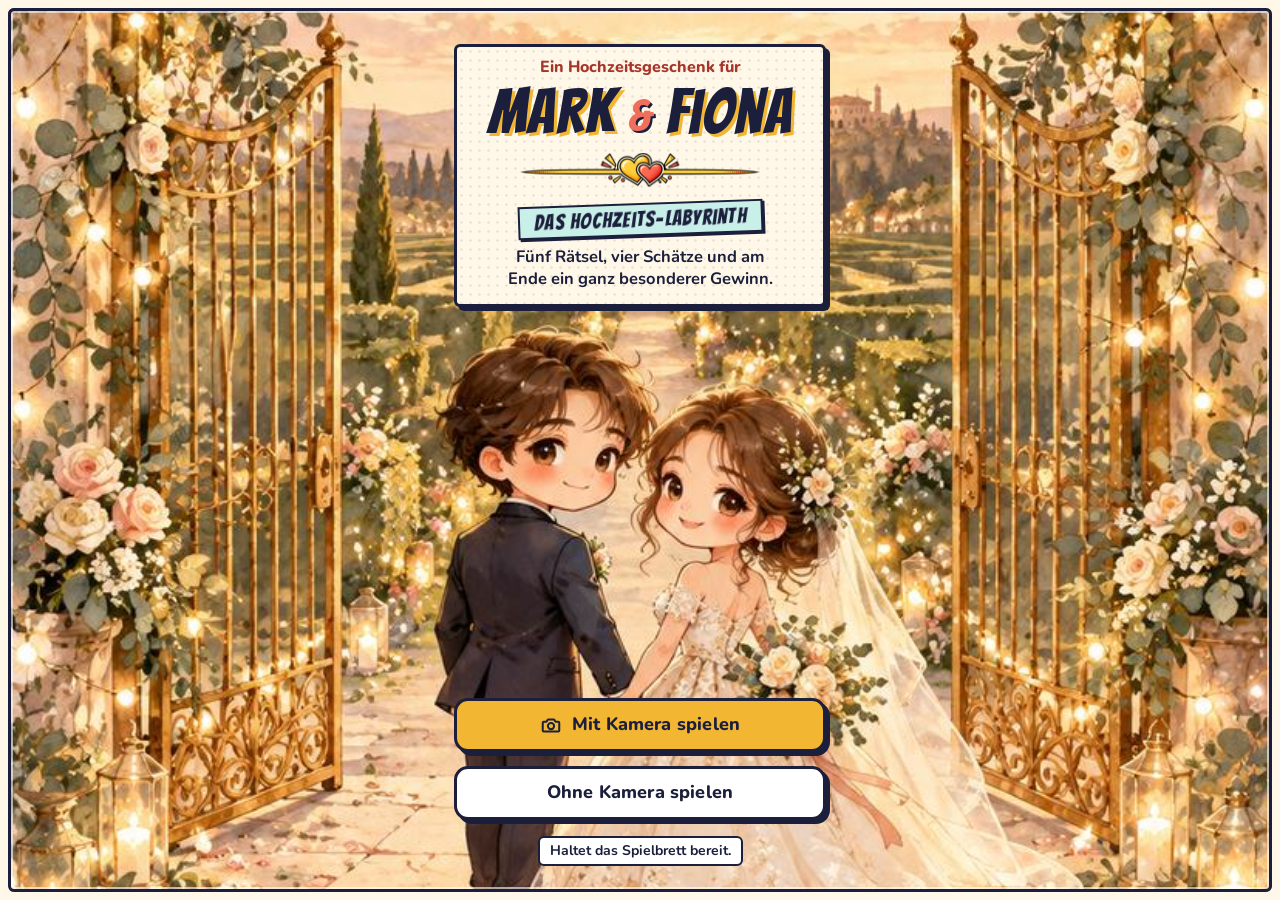
==== commit be2223ca: "Deploy Co-Authored-By: Claude Haiku 5.5 <noreply@anthropic.com>" ====
--- a/index.html
+++ b/index.html
@@ -3,16 +3,18 @@
 <head>
 <meta charset="utf-8">
 <meta name="viewport" content="width=device-width, initial-scale=1, viewport-fit=cover">
-<meta name="theme-color" content="#fbf7ef">
+<meta name="theme-color" content="#fff8e8">
 <meta name="apple-mobile-web-app-capable" content="yes">
 <meta name="mobile-web-app-capable" content="yes">
+<meta name="apple-mobile-web-app-status-bar-style" content="default">
+<meta name="apple-mobile-web-app-title" content="Mark &amp; Fiona">
 <title>Für Mark &amp; Fiona</title>
 <link rel="icon" href="favicon.png" type="image/png" sizes="64x64">
 <link rel="apple-touch-icon" href="assets/ui/apple-touch-icon.png">
 <link rel="manifest" href="manifest.webmanifest">
 <link rel="preconnect" href="https://fonts.googleapis.com">
 <link rel="preconnect" href="https://fonts.gstatic.com" crossorigin>
-<link rel="stylesheet" href="https://fonts.googleapis.com/css2?family=Cormorant+Garamond:ital,wght@0,500;0,600;0,700;1,500;1,600&amp;family=Jost:wght@400;500;600&amp;family=Pinyon+Script&amp;display=swap" media="print" onload="this.media='all'">
+<link rel="stylesheet" href="https://fonts.googleapis.com/css2?family=Bangers&amp;family=Nunito:wght@600;700;800;900&amp;display=swap" media="print" onload="this.media='all'">
 <link rel="stylesheet" href="css/style.css">
 </head>
 <body>
@@ -50,6 +52,10 @@
         <button id="btn-plain" class="btn btn-ghost">Ohne Kamera spielen</button>
       </div>
       <p class="fine rise" style="--d:6">Haltet das Spielbrett bereit.</p>
+      <div id="a2hs" class="a2hs rise" style="--d:7" role="note" hidden>
+        <p>Für Vollbild: <b>Teilen</b> <svg class="a2hs-share" viewBox="0 0 24 24" aria-hidden="true"><path d="M8 9.5H6.5a1 1 0 0 0-1 1V20a1 1 0 0 0 1 1h11a1 1 0 0 0 1-1v-9.5a1 1 0 0 0-1-1H16"/><path d="M12 14.5V3M8.5 6.5 12 3l3.5 3.5"/></svg> → <b>„Zum Home-Bildschirm“</b> und die App von dort starten.</p>
+        <button id="a2hs-close" class="a2hs-x" aria-label="Tipp schließen"><svg viewBox="0 0 24 24" aria-hidden="true"><path d="M6 6l12 12M18 6 6 18"/></svg></button>
+      </div>
       <p id="offline-ok" class="fine fine-ok" hidden>Offline bereit</p>
       </div>
     </div>
@@ -58,7 +64,7 @@
   <!-- Spiel -->
   <section id="screen-game" class="screen game" hidden>
     <header class="hud">
-      <div class="hud-title">Mark <span class="amp">&amp;</span> Fiona</div>
+      <button id="hud-home" class="hud-title" aria-label="Mark &amp; Fiona – zurück zum Startmenü" aria-haspopup="dialog" aria-expanded="false">Mark <span class="amp">&amp;</span> Fiona</button>
       <ol id="pips" class="pips" aria-label="Fortschritt"></ol>
       <button id="btn-sound" class="icon-btn" aria-label="Ton an oder aus"></button>
     </header>
--- a/css/style.css
+++ b/css/style.css
@@ -1,4 +1,4 @@
-/* Hochzeits-Labyrinth – Hochzeitspapeterie: Elfenbein, Champagner-Gold, Akzent Altrosa, Schrift Tintenblau. Keine Original-Assets. */
+/* Hochzeits-Labyrinth – Comic-Stil (docs/STIL-COMIC.md): Elfenbein, Marineblau, Senfgelb, Koralle, Türkis; schwarze Outlines, harte Schatten. Keine Original-Assets. */
 :root {
   /* ---- Bilder aus assets/ui/ ----
      Jede Stelle ist genau EINE Zeile. `none` = eingebautes CSS/SVG-Motiv. Neue Bilder in sw.js (SHELL) eintragen und VERSION erhöhen. */
@@ -15,45 +15,52 @@
   --img-pose-zeigen: url("../assets/ui/paar-zeigen.png");
   --img-joker-fifty: url("../assets/ui/joker-5050.png");
   --img-divider: url("../assets/ui/divider.png");   /* Trenn-Ornament */
-  --img-chest: url("../assets/ui/chest.png");       /* Truhe auf dem Brett (Fallback) */
+  --img-chest: url("../assets/ui/chest.webp");       /* Truhe auf dem Brett (Fallback) */
   /* Stations-Icons; Karten assets/cards/<theme>.jpg und rueckseite.jpg erkennt main.js automatisch */
-  --img-weihnachtsmarkt: url("../assets/ui/icon-weihnachtsmarkt.png");
-  --img-kino: url("../assets/ui/icon-kino.png");
-  --img-dinner: url("../assets/ui/icon-dinner.png");
-  --img-spieleabend: url("../assets/ui/icon-spieleabend.png");
-  --img-flitterwochen: url("../assets/ui/icon-flitterwochen.png");
-
-  --ivory: #fbf7ef; --ivory-2: #f4ecdd; --card: #fffdf8; --line: #e6d8bb;
-  --gold: #c9a24a; --gold-hi: #e3c77d; --gold-pale: #f1dc9f; --gold-ink: #7a5c17;
-  --rose: #d8a7a0; --blush: #f6e6e1; --rose-ink: #8e4a46;
-  --ink: #1f2a44; --ink-soft: #545b70;
-  --ok: #3e7a52; --bad: #a8443f;
+  --img-weihnachtsmarkt: url("../assets/ui/icon-weihnachtsmarkt.webp");
+  --img-kino: url("../assets/ui/icon-kino.webp");
+  --img-dinner: url("../assets/ui/icon-dinner.webp");
+  --img-spieleabend: url("../assets/ui/icon-spieleabend.webp");
+  --img-flitterwochen: url("../assets/ui/icon-flitterwochen.webp");
+
+  /* ---- Comic-Palette (docs/STIL-COMIC.md): Elfenbein, Marineblau, Senfgelb, Koralle, Türkis; Outlines und harte Schatten in Marine-Schwarz ---- */
+  --ivory: #fff8e8; --ivory-2: #f6ead0; --card: #fffdf6; --white: #fff;
+  --ink: #1b1f3b; --ink-soft: #3d4363;          /* Marine-Schwarz: Outline, Text, Schatten */
+  --navy: #22346b;
+  --mustard: #f2b632; --mustard-hi: #ffd166; --mustard-ink: #6b4a00;
+  --coral: #ef6f5c; --coral-pale: #ffd9cf; --coral-ink: #a8352a;
+  --teal: #2bb3a6; --teal-pale: #c9efe9; --teal-ink: #0f6b62;
+  --ok: #23784a; --bad: #c0392b;
+  /* alte Namen (von JS/Inline-Stilen genutzt) zeigen auf die Comic-Farben */
+  --gold: var(--mustard); --gold-hi: var(--mustard-hi); --gold-pale: var(--mustard-hi); --gold-ink: var(--mustard-ink);
+  --rose: var(--coral); --blush: var(--coral-pale); --rose-ink: var(--coral-ink); --line: var(--ink);
+  --ol: 3px solid var(--ink);                    /* Standard-Outline */
+  --sh: 4px 4px 0 var(--ink);                    /* harter Comic-Schatten, ohne Blur */
+  --sh-sm: 2px 2px 0 var(--ink);
+  --dots: radial-gradient(circle, rgba(27, 31, 59, .09) 1.1px, transparent 1.5px) 0 0 / 9px 9px;   /* Rasterpunkte, sparsam */
   --safe-t: env(safe-area-inset-top, 0px); --safe-b: env(safe-area-inset-bottom, 0px);
   --safe-l: env(safe-area-inset-left, 0px); --safe-r: env(safe-area-inset-right, 0px);
   --chip-top: calc(var(--safe-t) + 60px);
-  --script: "Pinyon Script", "Snell Roundhand", "Apple Chancery", cursive;
-  --serif: "Cormorant Garamond", "Iowan Old Style", Palatino, Georgia, serif;
-  --sans: "Jost", -apple-system, BlinkMacSystemFont, "Segoe UI", Roboto, Helvetica, Arial, sans-serif;
+  --display: "Bangers", "Luckiest Guy", Impact, "Arial Black", sans-serif;   /* Titel */
+  --sans: "Nunito", -apple-system, BlinkMacSystemFont, "Segoe UI", Roboto, Helvetica, Arial, sans-serif;   /* Text */
+  --script: var(--display); --serif: var(--sans);   /* Altnamen */
   --ease: cubic-bezier(.22, 1, .36, 1);
-  --noise: url("data:image/svg+xml,%3Csvg xmlns='http://www.w3.org/2000/svg' width='180' height='180'%3E%3Cfilter id='n'%3E%3CfeTurbulence type='fractalNoise' baseFrequency='.85' numOctaves='3' stitchTiles='stitch'/%3E%3CfeColorMatrix values='0 0 0 0 .45 0 0 0 0 .36 0 0 0 0 .2 0 0 0 .07 0'/%3E%3C/filter%3E%3Crect width='100%25' height='100%25' filter='url(%23n)'/%3E%3C/svg%3E");
+  --burst: polygon(50% 0%, 58.9% 11%, 71.7% 5%, 74.9% 18.7%, 89.1% 18.8%, 86% 32.6%, 98.7% 38.9%, 90% 50%, 98.7% 61.1%, 86% 67.4%, 89.1% 81.2%, 74.9% 81.3%, 71.7% 95%, 58.9% 89%, 50% 100%, 41.1% 89%, 28.3% 95%, 25.1% 81.3%, 10.9% 81.2%, 14% 67.4%, 1.3% 61.1%, 10% 50%, 1.3% 38.9%, 14% 32.6%, 10.9% 18.8%, 25.1% 18.7%, 28.3% 5%, 41.1% 11%);
 }
 * { box-sizing: border-box; -webkit-tap-highlight-color: transparent; }
 html, body { height: 100%; margin: 0; overscroll-behavior: none; }
 body {
   color: var(--ink); overflow: hidden;
-  --bg: var(--img-paper);
-  background: var(--paper-layers), var(--noise), radial-gradient(130% 70% at 50% 0%, #fffdf7 0%, var(--ivory) 55%, #f3eadb 100%), var(--ivory);
-  font: 16px/1.45 var(--sans);
+  background: var(--img-paper) center / 100% 100% no-repeat, var(--ivory);   /* Comic-Panel: weisse Mitte, Speedline-Rand */
+  font: 600 16px/1.45 var(--sans);
   -webkit-text-size-adjust: 100%; touch-action: manipulation; -webkit-user-select: none; user-select: none;
 }
-/* Papier oben links und unten rechts verankert (je volle Breite): beide Eck-Ornamente bleiben auch auf hohen Handys ganz sichtbar */
-body, .start, .guide, .end { --paper-layers: var(--bg) left top / 100% auto no-repeat, var(--bg) right bottom / 100% auto no-repeat; }
-/* Szenen (Start/Abschluss): ganzes Bild, main.js setzt body.scene-start / .scene-end, wenn das Bild gesetzt ist */
+/* Szenen (Start/Abschluss): altes Bild als Comic-Panel im Elfenbein-Rahmen (.frame), main.js setzt body.scene-start / .scene-end */
 .scene-start .start { background: var(--img-bg-start) center 40% / cover no-repeat, var(--ivory); }
 .scene-end .end { background: var(--img-bg-end) center bottom / cover no-repeat, var(--ivory); }
-.has-paper .frame { display: none; }
 [hidden] { display: none !important; }
 button { font: inherit; color: inherit; touch-action: manipulation; }
+:focus-visible { outline: 3px solid var(--teal); outline-offset: 3px; }
 #app { position: fixed; inset: 0; height: 100vh; height: 100dvh; }
 .screen {
   position: absolute; inset: 0; display: flex; flex-direction: column; overflow-y: auto;
@@ -74,56 +81,54 @@
 .art-spieleabend { --art: var(--img-spieleabend); }
 .art-flitterwochen { --art: var(--img-flitterwochen); }
 
-/* ---- Buttons ---- */
+/* ---- Buttons: Comic-Panel mit Outline und hartem Schatten, beim Drücken „sinkt“ er in den Schatten ---- */
 .btn {
-  display: flex; align-items: center; justify-content: center; gap: 10px; width: 100%; min-height: 54px; padding: 14px 22px;
-  border: 0; border-radius: 999px; cursor: pointer;
-  font: 500 17px/1.2 var(--sans); letter-spacing: .03em;
-  transition: transform .2s var(--ease), box-shadow .3s var(--ease), background-color .3s, opacity .3s;
-}
-.btn .i { width: 21px; height: 21px; flex: none; fill: none; stroke: currentColor; stroke-width: 1.6; stroke-linejoin: round; }
-.btn-gold {
-  color: #2a2112;
-  background: linear-gradient(180deg, #ead291 0%, var(--gold-hi) 35%, var(--gold) 100%);
-  box-shadow: inset 0 1px 0 rgba(255, 255, 255, .65), inset 0 0 0 1px rgba(122, 92, 23, .25), 0 8px 20px -6px rgba(150, 112, 30, .55);
-}
-.btn-gold:active { transform: translateY(1px) scale(.99); box-shadow: inset 0 1px 0 rgba(255, 255, 255, .5), inset 0 0 0 1px rgba(122, 92, 23, .3), 0 3px 10px -4px rgba(150, 112, 30, .5); }
-.btn-gold:disabled { cursor: default; color: #6f6656; background: var(--ivory-2); box-shadow: inset 0 0 0 1px var(--line); transform: none; }
-.btn-ghost { color: var(--ink); background: rgba(255, 253, 248, .7); box-shadow: inset 0 0 0 1px var(--gold); }
-.btn-ghost:active { background: var(--ivory-2); }
-.link-btn { display: block; margin: 10px auto 0; padding: 6px 10px; border: 0; background: none; color: var(--ink-soft); font: 400 14px var(--sans); text-decoration: underline; text-decoration-color: var(--gold); text-underline-offset: 3px; cursor: pointer; }
-.icon-btn { display: grid; place-items: center; width: 36px; height: 36px; padding: 0; border-radius: 50%; border: 1px solid var(--gold); background: rgba(255, 253, 248, .85); color: var(--ink); cursor: pointer; }
-.icon-btn svg { width: 19px; height: 19px; fill: none; stroke: currentColor; stroke-width: 1.6; stroke-linecap: round; stroke-linejoin: round; }
+  display: flex; align-items: center; justify-content: center; gap: 10px; width: 100%; min-height: 54px; padding: 13px 22px;
+  border: var(--ol); border-radius: 14px; cursor: pointer; box-shadow: var(--sh);
+  font: 800 18px/1.2 var(--sans); letter-spacing: .01em;
+  transition: transform .12s var(--ease), box-shadow .12s var(--ease), background-color .2s, opacity .2s;
+}
+.btn:active { transform: translate(3px, 3px); box-shadow: 1px 1px 0 var(--ink); }
+.btn .i { width: 22px; height: 22px; flex: none; fill: none; stroke: currentColor; stroke-width: 2.2; stroke-linejoin: round; }
+.btn-gold { color: var(--ink); background: var(--mustard); }
+.btn-gold:disabled { cursor: default; color: var(--ink-soft); background: var(--ivory-2); border-style: dashed; box-shadow: none; transform: none; }
+.btn-ghost { color: var(--ink); background: var(--white); }
+.btn-ghost:active { background: var(--teal-pale); }
+.link-btn { display: block; margin: 10px auto 0; padding: 6px 10px; border: 0; background: none; color: var(--ink); font: 700 14px var(--sans); text-decoration: underline; text-decoration-color: var(--coral); text-decoration-thickness: 2px; text-underline-offset: 3px; cursor: pointer; }
+.icon-btn { display: grid; place-items: center; width: 38px; height: 38px; padding: 0; border-radius: 50%; border: 2.5px solid var(--ink); background: var(--white); color: var(--ink); cursor: pointer; box-shadow: var(--sh-sm); }
+.icon-btn:active { transform: translate(2px, 2px); box-shadow: none; }
+.icon-btn svg { width: 19px; height: 19px; fill: none; stroke: currentColor; stroke-width: 2.2; stroke-linecap: round; stroke-linejoin: round; }
 
 /* ---- Typo-Bausteine ---- */
-.kicker { margin: 0; font: italic 500 19px/1.2 var(--serif); color: var(--rose-ink); letter-spacing: .01em; }
-.divider { width: min(220px, 70%); height: 22px; margin: 8px auto; color: var(--gold); }
-.divider svg { display: block; width: 100%; height: 100%; overflow: visible; fill: none; stroke: currentColor; stroke-width: 1.1; stroke-linecap: round; }
-.divider .heart { fill: var(--rose); stroke: none; }
-.divider .leaf { stroke-width: 1; }
-.divider circle { fill: currentColor; stroke: none; }
+.kicker { margin: 0; font: 800 16px/1.25 var(--sans); color: var(--coral-ink); }
+.divider { width: min(220px, 70%); height: 22px; margin: 8px auto; color: var(--ink); }
+.divider svg { display: block; width: 100%; height: 100%; overflow: visible; fill: none; stroke: currentColor; stroke-width: 2; stroke-linecap: round; }
+.divider .heart { fill: var(--coral); stroke: var(--ink); stroke-width: 1.5; }
+.divider .leaf { display: none; }
+.divider circle { fill: var(--mustard); stroke: var(--ink); stroke-width: 1; }
 .divider .draw { stroke-dasharray: 90; animation: draw 1.4s var(--ease) .5s both; }
-.divider.has-img { width: min(260px, 78%); height: auto; aspect-ratio: 1000 / 104; margin: 10px auto; }
-.divider-sm.has-img { width: 190px; margin: 16px auto 4px; }
+.divider.has-img { width: min(240px, 72%); height: auto; aspect-ratio: 1000 / 140; margin: 10px auto; }
+.divider-sm.has-img { width: 170px; margin: 16px auto 4px; }
 @keyframes draw { from { stroke-dashoffset: 90; } }
 
-/* ---- Rahmen (Start/Abschluss) ---- */
-.frame { position: absolute; inset: calc(var(--safe-t) + 10px) calc(var(--safe-r) + 10px) calc(var(--safe-b) + 10px) calc(var(--safe-l) + 10px); pointer-events: none; border: 1px solid rgba(201, 162, 74, .7); }
-.frame::before { content: ""; position: absolute; inset: 4px; border: .5px solid rgba(201, 162, 74, .45); }
-.frame::after { content: ""; position: absolute; left: 50%; top: -4px; width: 7px; height: 7px; transform: translateX(-50%) rotate(45deg); background: var(--gold); box-shadow: 0 0 0 3px var(--ivory); }
+/* ---- Rahmen (Start/Abschluss): Comic-Panel. Mit Szenenbild: Elfenbein-Rand aussen, Bild bleibt innen ---- */
+.frame { position: absolute; z-index: 0; inset: calc(var(--safe-t) + 8px) calc(var(--safe-r) + 8px) calc(var(--safe-b) + 8px) calc(var(--safe-l) + 8px); pointer-events: none; border: var(--ol); border-radius: 6px; }
+.scene-start .frame, .scene-end .frame { box-shadow: 0 0 0 40px var(--ivory), inset 0 0 0 2px rgba(255, 255, 255, .6); }
+.start .start-inner, .end .start-inner { z-index: 1; }
 
 /* ---- Startbildschirm ---- */
 .start-inner { position: relative; margin: auto; width: 100%; max-width: 420px; padding: 30px 28px 26px; text-align: center; }
-.names { margin: 4px 0 0; font: 400 clamp(44px, 14vw, 58px)/1.1 var(--script); color: var(--ink); letter-spacing: 0; white-space: nowrap; }
-.amp { font: italic 500 .62em/1 var(--serif); color: var(--gold); vertical-align: .08em; }
-.subtitle { margin: 0; padding-left: .26em; font: 600 13px/1.3 var(--sans); letter-spacing: .26em; text-transform: uppercase; color: var(--gold-ink); }   /* padding-left gleicht die Sperrung nach dem letzten Buchstaben aus: echt zentriert */
+.names { margin: 4px 0 0; font: 400 clamp(46px, 15vw, 62px)/1 var(--display); letter-spacing: .02em; color: var(--ink); white-space: nowrap; text-shadow: 3px 3px 0 var(--mustard); }
+.amp { font: 400 .7em/1 var(--display); color: var(--coral); text-shadow: 2px 2px 0 var(--ink); vertical-align: .08em; }
+/* Untertitel als Comic-Banner (leicht schräg) */
+.subtitle { display: inline-block; max-width: 100%; margin: 6px 0 0; padding: 3px 14px 2px; font: 400 21px/1.15 var(--display); letter-spacing: .06em; color: var(--ink); white-space: nowrap; background: var(--teal-pale); border: 2.5px solid var(--ink); box-shadow: var(--sh-sm); transform: rotate(-2deg); }
 .hero { position: relative; width: 200px; aspect-ratio: 1; margin: 18px auto 8px; }
 .hero-sm { width: 150px; margin-top: 10px; }
-.medallion { position: absolute; inset: 0; width: 100%; height: 100%; overflow: visible; fill: none; stroke: var(--gold); }
-.m-outer { stroke-width: 1.2; }
-.m-dots { stroke-width: 1.6; stroke-dasharray: .1 5.6; stroke-linecap: round; opacity: .9; }
-.m-maze { stroke-width: 1; opacity: .75; stroke-linecap: round; }
-.m-fill { fill: var(--blush); stroke: var(--gold); stroke-width: 1; }
+.medallion { position: absolute; inset: 0; width: 100%; height: 100%; overflow: visible; fill: none; stroke: var(--ink); }
+.m-outer { stroke-width: 3; fill: var(--mustard); }
+.m-dots { stroke-width: 2.4; stroke-dasharray: .1 6; stroke-linecap: round; }
+.m-maze { stroke-width: 2; stroke-linecap: round; }
+.m-fill { fill: var(--teal-pale); stroke: var(--ink); stroke-width: 3; }
 .hero .m-maze { transform-origin: 100px 100px; animation: turn 90s linear infinite; }
 @keyframes turn { to { transform: rotate(360deg); } }
 .hero-couple { position: absolute; left: 50%; top: 50%; width: 46%; transform: translate(-50%, -54%); }
@@ -131,285 +136,278 @@
 .hero-couple.has-img { width: 84%; aspect-ratio: 705 / 800; transform: translate(-50%, -50%); background-position: center bottom; }
 .hero-couple.has-img > svg { display: none; }
 .hero-couple.has-img.cheer { animation: float 2.4s ease-in-out infinite; }
-.lead { margin: 12px auto 0; max-width: 30ch; font: italic 500 20px/1.35 var(--serif); color: var(--ink); text-wrap: balance; }
-.notice { margin: 0 0 14px; padding: 10px 12px; border-radius: 12px; background: var(--blush); border: 1px solid var(--rose); color: var(--rose-ink); font-size: 14px; }
-.start-btns { display: grid; gap: 12px; }
-.fine { margin: 16px 0 0; font-size: 14px; color: var(--ink-soft); }
+.lead { margin: 12px auto 0; max-width: 30ch; font: 700 18px/1.35 var(--sans); color: var(--ink); text-wrap: balance; }
+.notice { margin: 0 0 14px; padding: 10px 12px; border-radius: 10px; background: var(--coral-pale); border: 2.5px solid var(--ink); box-shadow: var(--sh-sm); color: var(--ink); font-size: 14px; }
+.start-btns { display: grid; gap: 14px; }
+.fine { margin: 16px 0 0; font-size: 14px; font-weight: 700; color: var(--ink-soft); }
 .fine-ok { margin-top: 4px; font-size: 13px; color: var(--ok); }
 .fine-ok::before { content: "✓ "; }
-
-/* Szene-Layout: Text im ruhigen oberen Bereich, Buttons unten, das Bild dazwischen frei */
-.scene-start .start-inner, .scene-end .start-inner { min-height: 100%; display: flex; flex-direction: column; justify-content: space-between; margin: 0 auto; padding-top: clamp(28px, 6vh, 56px); padding-bottom: clamp(18px, 4vh, 34px); }
+/* Tipp „Zum Home-Bildschirm“ (nur iOS-Browser, main.js updateTip): kleine Comic-Notiz */
+.a2hs { position: relative; display: flex; align-items: center; gap: 10px; max-width: 400px; margin: 14px auto 0; padding: 9px 40px 9px 14px; border-radius: 10px; text-align: left; background: var(--white); border: 2.5px solid var(--ink); box-shadow: var(--sh-sm); }
+.a2hs p { margin: 0; font-size: 13.5px; line-height: 1.4; color: var(--ink-soft); }
+.a2hs b { font-weight: 800; color: var(--ink); white-space: nowrap; }
+.a2hs-share { width: 1.15em; height: 1.15em; vertical-align: -.2em; fill: none; stroke: var(--ink); stroke-width: 2; stroke-linecap: round; stroke-linejoin: round; }
+.a2hs-x { position: absolute; top: 50%; right: 4px; width: 36px; height: 36px; transform: translateY(-50%); display: grid; place-items: center; padding: 0; border: 0; background: none; cursor: pointer; }
+.a2hs-x svg { width: 15px; height: 15px; fill: none; stroke: var(--ink); stroke-width: 2.4; stroke-linecap: round; }
+
+/* Szene-Layout: Titel in einer Comic-Bildunterschrift oben, Buttons unten, das Bild dazwischen frei */
+.scene-start .start-inner, .scene-end .start-inner { min-height: 100%; display: flex; flex-direction: column; justify-content: space-between; margin: 0 auto; padding: clamp(24px, 5vh, 44px) 24px clamp(20px, 4vh, 34px); }
 .scene-start .hero, .scene-end .hero, .scene-end .end-note { display: none; }
-.scene-start .start-top, .scene-end .end-top { padding: 6px 4px 10px; border-radius: 28px; background: radial-gradient(closest-side, rgba(251, 247, 239, .82), rgba(251, 247, 239, .55) 65%, rgba(251, 247, 239, 0)); }
-.scene-start .names { text-shadow: 0 0 18px #fbf7ef, 0 0 4px #fbf7ef; }
+.scene-start .start-top, .scene-end .end-top { padding: 10px 12px 14px; border: var(--ol); border-radius: 6px; background: var(--dots), var(--ivory); box-shadow: var(--sh); }
 .start-bottom { padding-top: 12px; }
-/* Untertitel auf einer Elfenbein-Glasfläche: bleibt vor Torflügeln und Laub lesbar, auch bei 320 px ganz sichtbar */
-.scene-start .subtitle { display: inline-block; max-width: 100%; margin-top: 2px; padding: 4px 14px 4px calc(14px + .22em); letter-spacing: .22em; white-space: nowrap; border-radius: 999px; background: rgba(251, 247, 239, .82); box-shadow: 0 0 14px 6px rgba(251, 247, 239, .55); }
-/* Teaser oben im ruhigen Himmel/Garten (nicht über dem Paar), auf weichem Elfenbein-Schein */
-.scene-start .lead { max-width: calc(30ch + 28px); margin-top: 8px; padding: 6px 14px; background: radial-gradient(closest-side, rgba(251, 247, 239, .88), rgba(251, 247, 239, .65) 70%, rgba(251, 247, 239, 0)); text-shadow: 0 0 10px #fbf7ef, 0 0 3px #fbf7ef; }
-@media (max-width: 350px) { .scene-start .subtitle { padding-inline: calc(10px + .16em) 10px; font-size: 12px; letter-spacing: .16em; } }
-.scene-start .fine { text-shadow: 0 0 6px #fbf7ef; color: var(--ink); }
+.scene-start .lead { margin-top: 10px; font-size: 16.5px; }
+@media (max-width: 350px) { .subtitle { font-size: 18px; padding-inline: 10px; } .scene-start .start-inner, .scene-end .start-inner { padding-inline: 18px; } }
+.scene-start .fine { display: inline-block; padding: 3px 10px; border-radius: 6px; background: var(--white); border: 2px solid var(--ink); color: var(--ink); }
 .scene-end .prizes { display: flex; justify-content: center; gap: 10px; width: auto; margin-top: 10px; }
 .scene-end .prizes li { padding: 0; border: 0; }
 .scene-end .prizes .badge { width: 46px; height: 46px; }
 .scene-end .prizes .p-name { position: absolute; width: 1px; height: 1px; overflow: hidden; clip-path: inset(50%); }
-.scene-end .end-title { font-size: clamp(27px, 8.2vw, 36px); white-space: nowrap; }
+.scene-end .end-title { font-size: clamp(30px, 9.4vw, 40px); white-space: nowrap; }
 .scene-end .end-top .divider { display: none; }
 .scene-end .prizes-title { margin-top: 10px; }
-.scene-end .end-wish { margin-top: 8px; font-size: clamp(24px, 7.4vw, 30px); line-height: 1.15; }
-.scene-end .end-top { background: radial-gradient(closest-side, rgba(251, 247, 239, .9), rgba(251, 247, 239, .7) 70%, rgba(251, 247, 239, 0)); padding: 10px 6px 18px; }
-.scene-end .btn-again { background: rgba(255, 253, 248, .92); }
-
-/* sanftes Erscheinen: Inhalt ist ohne Animation sichtbar, die Animation läuft nur einmal darüber */
-.rise { animation: rise .9s var(--ease) both; animation-delay: calc(var(--d, 0) * 90ms + 80ms); }
+.scene-end .end-wish { margin-top: 8px; font-size: clamp(24px, 7.4vw, 30px); line-height: 1.1; }
+.scene-end .btn-again { background: var(--white); }
+
+/* Erscheinen: Inhalt ist ohne Animation sichtbar, die Animation läuft nur einmal darüber */
+.rise { animation: rise .6s var(--ease) both; animation-delay: calc(var(--d, 0) * 70ms + 60ms); }
 @keyframes rise { from { opacity: 0; transform: translateY(10px); } }
 
 /* ---- Anleitung ---- */
-.guide { position: absolute; inset: 0; z-index: 10; display: flex; flex-direction: column; padding: var(--safe-t) var(--safe-r) 0 var(--safe-l); background: var(--paper-layers), var(--noise), var(--ivory); animation: fadein .45s var(--ease); }
+.guide { position: absolute; inset: 0; z-index: 10; display: flex; flex-direction: column; padding: var(--safe-t) var(--safe-r) 0 var(--safe-l); background: var(--dots), var(--ivory); animation: fadein .3s var(--ease); }
 @keyframes fadein { from { opacity: 0; } }
 .guide-scroll { flex: 1; min-height: 0; overflow-y: auto; -webkit-overflow-scrolling: touch; }
-/* Anleitungsbild scrollt mit dem Text: oben nur die Vignette, unten nur die Goldecken (je ein Ausschnitt in voller Breite) */
-.scene-guide .guide { --bg: none; }   /* kein zweites Papier dahinter */
+/* Anleitungsbild (alter Stil, wird später ersetzt) als Comic-Panel oben: Outline, harter Schatten, scrollt mit dem Text */
 .scene-guide .guide-scroll { overflow-x: hidden; }
-.scene-guide .guide-inner { position: relative; isolation: isolate; padding-top: 47vw; padding-bottom: 30vw; }
-.scene-guide .guide-inner::before, .scene-guide .guide-inner::after {
-  content: ""; position: absolute; z-index: -1; left: 50%; width: 100vw; transform: translateX(-50%);
-  background: var(--img-bg-guide) center top / 100% auto no-repeat;
-}
-.scene-guide .guide-inner::before { top: 0; height: 52vw; -webkit-mask: linear-gradient(#000 82%, transparent); mask: linear-gradient(#000 82%, transparent); }
-.scene-guide .guide-inner::after { bottom: 0; height: 38vw; background-position: center bottom; -webkit-mask: linear-gradient(transparent, #000 25%); mask: linear-gradient(transparent, #000 25%); }
-.guide-inner { max-width: 440px; margin: 0 auto; padding: 26px 24px 18px; }
-.guide-inner > * { animation: rise .8s var(--ease) both; }
-.guide-inner > :nth-child(2) { animation-delay: .06s; } .guide-inner > :nth-child(3) { animation-delay: .12s; }
-.guide-inner > :nth-child(n+4) { animation-delay: .2s; }
-.guide-title { margin: 2px 0 8px; font: 400 clamp(30px, 9.6vw, 40px)/1.2 var(--script); color: var(--ink); text-wrap: balance; }
-.guide-intro { margin: 0; font: 500 19px/1.45 var(--serif); color: var(--ink); text-wrap: pretty; }
+.scene-guide .guide-inner { position: relative; isolation: isolate; padding-top: min(52vw, 230px); }
+.scene-guide .guide-inner::before {
+  content: ""; position: absolute; z-index: -1; left: 14px; right: 18px; top: 14px; height: calc(min(52vw, 230px) - 34px);
+  background: var(--img-bg-guide) center 8% / cover no-repeat, var(--ivory-2); border: var(--ol); border-radius: 6px; box-shadow: var(--sh);
+}
+.guide-inner { max-width: 440px; margin: 0 auto; padding: 22px 22px 18px; }
+.guide-inner > * { animation: rise .5s var(--ease) both; }
+.guide-inner > :nth-child(2) { animation-delay: .05s; } .guide-inner > :nth-child(3) { animation-delay: .1s; }
+.guide-inner > :nth-child(n+4) { animation-delay: .15s; }
+.guide-title { margin: 2px 0 8px; font: 400 clamp(32px, 10vw, 42px)/1.05 var(--display); letter-spacing: .02em; color: var(--ink); text-shadow: 2px 2px 0 var(--mustard); text-wrap: balance; }
+.guide-intro { margin: 0; font: 700 17px/1.45 var(--sans); color: var(--ink); text-wrap: pretty; }
 .divider-sm { width: 150px; height: 18px; margin: 16px auto 6px; }
-.guide-h { margin: 18px 0 10px; font: 600 13px/1.3 var(--sans); letter-spacing: .2em; text-transform: uppercase; color: var(--gold-ink); }
-.guide-steps { counter-reset: s; list-style: none; margin: 0; padding: 0; display: grid; gap: 10px; }
-.guide-steps li { counter-increment: s; position: relative; padding-left: 40px; font-size: 16px; line-height: 1.4; text-wrap: pretty; }
+/* Zwischentitel als kleines, schräges Comic-Banner */
+.guide-h { display: table; margin: 20px 0 12px; padding: 2px 12px 1px; font: 400 21px/1.15 var(--display); letter-spacing: .05em; color: var(--ink); background: var(--mustard); border: 2.5px solid var(--ink); box-shadow: var(--sh-sm); transform: rotate(-1.5deg); }
+.guide-steps { counter-reset: s; list-style: none; margin: 0; padding: 0; display: grid; gap: 11px; }
+.guide-steps li { counter-increment: s; position: relative; padding-left: 42px; font-size: 16px; line-height: 1.4; text-wrap: pretty; }
 .guide-steps li::before {
-  content: counter(s); position: absolute; left: 0; top: -2px; width: 28px; height: 28px; border-radius: 50%;
-  display: grid; place-items: center; font: 600 17px/1 var(--serif); color: var(--gold-ink);
-  border: 1px solid var(--gold); background: var(--card);
+  content: counter(s); position: absolute; left: 0; top: -3px; width: 30px; height: 30px; border-radius: 50%;
+  display: grid; place-items: center; font: 400 19px/1 var(--display); color: var(--ink);
+  border: 2.5px solid var(--ink); background: var(--coral); box-shadow: var(--sh-sm);
 }
 .guide-tips { list-style: none; margin: 0; padding: 0; display: grid; gap: 9px; }
-.guide-tips li { position: relative; padding-left: 22px; font-size: 15.5px; line-height: 1.4; color: var(--ink); text-wrap: pretty; }
-.guide-tips li::before { content: ""; position: absolute; left: 4px; top: .5em; width: 7px; height: 7px; transform: rotate(45deg); background: var(--gold); }
-/* Freundliche Notiz (kein Warnstil): goldener Rahmen, Herz statt Ausrufezeichen */
+.guide-tips li { position: relative; padding-left: 24px; font-size: 15.5px; line-height: 1.4; color: var(--ink); text-wrap: pretty; }
+.guide-tips li::before { content: ""; position: absolute; left: 1px; top: .28em; width: 15px; height: 15px; background: var(--ink); clip-path: var(--burst); }
+.guide-tips li::after { content: ""; position: absolute; left: 3.5px; top: calc(.28em + 2.5px); width: 10px; height: 10px; background: var(--teal); clip-path: var(--burst); }
+/* Freundliche Notiz (kein Warnstil): Comic-Bildunterschrift mit Herz */
 .guide-warn {
-  display: flex; gap: 12px; align-items: center; margin: 22px 0 4px; padding: 13px 16px; border-radius: 16px;
-  background: linear-gradient(180deg, rgba(255, 253, 248, .92), rgba(246, 236, 214, .92)); border: 1px solid var(--gold);
-  box-shadow: inset 0 0 0 3px rgba(255, 253, 248, .9), inset 0 0 0 3.6px rgba(201, 162, 74, .45);
-  color: var(--ink); font: italic 500 18px/1.35 var(--serif); text-wrap: pretty;
+  display: flex; gap: 12px; align-items: center; margin: 24px 4px 6px 0; padding: 12px 14px; border-radius: 6px;
+  background: var(--teal-pale); border: var(--ol); box-shadow: var(--sh);
+  color: var(--ink); font: 800 16.5px/1.38 var(--sans); text-wrap: pretty;
 }
 .guide-warn::before {
-  content: ""; flex: none; width: 22px; height: 20px; background: var(--rose-ink);
+  content: ""; flex: none; width: 24px; height: 22px; background: var(--coral);
   -webkit-mask: url("data:image/svg+xml,%3Csvg xmlns='http://www.w3.org/2000/svg' viewBox='0 0 24 22'%3E%3Cpath d='M12 21.5C5.6 17.2 1.5 13.6 1.5 8.9A5.6 5.6 0 0 1 12 5.4a5.6 5.6 0 0 1 10.5 3.5c0 4.7-4.1 8.3-10.5 12.6z'/%3E%3C/svg%3E") center / contain no-repeat;
   mask: url("data:image/svg+xml,%3Csvg xmlns='http://www.w3.org/2000/svg' viewBox='0 0 24 22'%3E%3Cpath d='M12 21.5C5.6 17.2 1.5 13.6 1.5 8.9A5.6 5.6 0 0 1 12 5.4a5.6 5.6 0 0 1 10.5 3.5c0 4.7-4.1 8.3-10.5 12.6z'/%3E%3C/svg%3E") center / contain no-repeat;
 }
-.guide-foot {
-  flex: none; position: relative; padding: 12px 22px calc(12px + var(--safe-b)); background: rgba(251, 247, 239, .96);
-  box-shadow: 0 -12px 24px -14px rgba(31, 42, 68, .25); text-align: center;
-}
-.guide-foot::before { content: ""; position: absolute; left: 22px; right: 22px; top: 0; height: 1px; background: linear-gradient(90deg, transparent, var(--gold), transparent); }
+.guide-foot { flex: none; position: relative; padding: 12px 22px calc(12px + var(--safe-b)); background: var(--ivory); border-top: var(--ol); text-align: center; }
 .guide-foot .btn { max-width: 400px; margin: 0 auto; }
-.guide-status { display: flex; flex-direction: column; align-items: center; gap: 6px; min-height: 30px; margin: 0 auto 10px; max-width: 400px; font-size: 14.5px; line-height: 1.35; color: var(--ink-soft); }
-.g-track { width: 120px; height: 3px; border-radius: 3px; background: var(--line); overflow: hidden; }
-.g-fill { display: block; height: 100%; width: calc(var(--step, 0) * 25%); background: var(--gold); border-radius: 3px; transition: width .6s var(--ease); }
+.guide-status { display: flex; flex-direction: column; align-items: center; gap: 6px; min-height: 30px; margin: 0 auto 10px; max-width: 400px; font-size: 14.5px; font-weight: 700; line-height: 1.35; color: var(--ink-soft); }
+.g-track { width: 130px; height: 10px; border-radius: 6px; border: 2px solid var(--ink); background: var(--white); overflow: hidden; }
+.g-fill { display: block; height: 100%; width: calc(var(--step, 0) * 25%); background: var(--teal); transition: width .5s var(--ease); }
 .guide-status[data-kind="busy"] .g-fill { animation: shimmer 1.6s ease-in-out infinite; }
-@keyframes shimmer { 50% { opacity: .45; } }
-.guide-status[data-kind="ready"] { color: var(--ok); font-weight: 600; }
+@keyframes shimmer { 50% { opacity: .5; } }
+.guide-status[data-kind="ready"] { color: var(--ok); font-weight: 800; }
 .guide-status[data-kind="ready"] .g-text::before { content: "✓ "; }
 .guide-status[data-kind="off"] .g-track, .guide-status[data-kind="plain"] .g-track { display: none; }
-.guide-status[data-kind="off"] { color: var(--rose-ink); }
-.guide #btn-go:not(:disabled) { animation: ready-glow 1.1s var(--ease) 1; }
-@keyframes ready-glow { 0% { transform: scale(.97); box-shadow: 0 0 0 0 rgba(201, 162, 74, .55); } 100% { box-shadow: 0 0 0 14px rgba(201, 162, 74, 0); } }
+.guide-status[data-kind="off"] { color: var(--coral-ink); }
+.guide #btn-go:not(:disabled) { animation: ready-pop .5s var(--ease) 1; }
+@keyframes ready-pop { 0% { transform: scale(.95); } 60% { transform: scale(1.03); } }
 
 /* ---- Abschluss ---- */
-.end-title { margin: 4px 0 0; font: 600 clamp(30px, 9.5vw, 38px)/1.1 var(--serif); color: var(--ink); text-wrap: balance; }
-.prizes-title { margin: 18px 0 2px; font: 600 13px/1.3 var(--sans); letter-spacing: .2em; text-transform: uppercase; color: var(--gold-ink); }
+.end-title { margin: 4px 0 0; font: 400 clamp(32px, 10vw, 40px)/1.05 var(--display); letter-spacing: .02em; color: var(--ink); text-shadow: 3px 3px 0 var(--mustard); text-wrap: balance; }
+.prizes-title { margin: 16px 0 2px; font: 800 15px/1.3 var(--sans); color: var(--coral-ink); }
 .prizes { list-style: none; width: max-content; max-width: 100%; margin: 8px auto 0; padding: 0; text-align: left; }
-.prizes li { display: flex; align-items: center; gap: 10px; padding: 6px 0; font: 500 18px/1.2 var(--serif); }
-.prizes .badge { width: 34px; height: 34px; }
+.prizes li { display: flex; align-items: center; gap: 10px; padding: 6px 0; font: 800 17px/1.2 var(--sans); }
+.prizes .badge { width: 36px; height: 36px; }
 .prizes .p-name { flex: 0 1 auto; min-width: 0; }
-.prizes li + li { border-top: 1px solid rgba(201, 162, 74, .3); }
-.end-wish { margin: 4px 0 0; font: 400 32px/1.2 var(--script); color: var(--ink); }
-.end-names { color: var(--rose-ink); }
+.prizes li + li { border-top: 2px dashed rgba(27, 31, 59, .35); }
+.end-wish { margin: 6px 0 0; font: 400 30px/1.1 var(--display); letter-spacing: .03em; color: var(--ink); }
+.end-names { color: var(--coral); text-shadow: 2px 2px 0 var(--ink); }
 .btn-again { width: auto; min-width: 220px; margin: 22px auto 4px; padding-inline: 26px; }
-.end-note { margin: 10px auto 0; max-width: 30ch; font: italic 500 17px/1.4 var(--serif); color: var(--ink-soft); text-wrap: balance; }
-
-/* ---- Stations-Badge (rund, Goldrahmen) ---- */
-.badge { position: relative; display: inline-grid; place-items: center; flex: none; border-radius: 50%; color: var(--gold-ink); background-color: var(--card); box-shadow: inset 0 0 0 1px var(--gold), inset 0 0 0 3px var(--card), inset 0 0 0 3.6px rgba(201, 162, 74, .55); }
+.end-note { margin: 10px auto 0; max-width: 30ch; font: 700 16px/1.4 var(--sans); color: var(--ink-soft); text-wrap: balance; }
+
+/* ---- Stations-Badge (Platzhalter rund mit Outline; mit Bild bringt das Icon seinen Rahmen mit) ---- */
+.badge { position: relative; display: inline-grid; place-items: center; flex: none; border-radius: 50%; color: var(--ink); background-color: var(--mustard-hi); box-shadow: inset 0 0 0 2.5px var(--ink); }
 .badge svg { width: 68%; height: 68%; }
 .badge.has-img { box-shadow: none; background-color: transparent; }
 
 /* ---- Spiel-Layout ---- */
-.game { overflow: hidden; background: var(--img-paper) center / 320% auto no-repeat, var(--noise), var(--ivory); }   /* nur ruhige Papiermitte: Eckrosen nicht hinter HUD/Panel */
-.hud { display: flex; align-items: center; gap: 12px; margin: 6px 10px 0; padding: 4px 6px 4px 16px; flex: none; z-index: 6; border-radius: 999px; }
-.mode-ar .hud { background: rgba(251, 247, 239, .9); box-shadow: inset 0 0 0 1px rgba(201, 162, 74, .7), 0 4px 16px rgba(0, 0, 0, .18); }
-.hud-title { flex: 1; font: 400 26px/1.2 var(--script); color: var(--ink); white-space: nowrap; overflow: hidden; }
+.game { overflow: hidden; background: var(--dots), var(--ivory); }
+.hud { display: flex; align-items: center; gap: 12px; margin: 8px 10px 0; padding: 4px 5px 4px 16px; flex: none; z-index: 6; border-radius: 999px; background: var(--white); border: var(--ol); box-shadow: var(--sh-sm); }
+.hud-title { flex: 1; min-width: 0; min-height: 44px; margin: -4px 0 -4px -12px; padding: 0 0 0 12px; border: 0; background: none; text-align: left; cursor: pointer; font: 400 24px/1.2 var(--display); letter-spacing: .03em; color: var(--ink); white-space: nowrap; overflow: hidden; }   /* Tipp → „Zurück zum Start?“ (44 px hoch) */
+.hud-title:active { color: var(--coral-ink); }
+/* Rückfrage „Zurück zum Start?“ als Comic-Sprechblase unter dem Titel, Schwanz zeigt nach oben */
+.home-ask { position: absolute; z-index: 21; left: 14px; top: calc(var(--safe-t) + 70px); width: min(300px, calc(100% - 28px)); padding: 14px 14px 14px; background: var(--white); border: var(--ol); border-radius: 22px; box-shadow: var(--sh); animation: pop .25s var(--ease) both; }
+.home-ask::before, .home-ask::after { content: ""; position: absolute; clip-path: polygon(0 100%, 30% 0, 100% 100%); }
+.home-ask::before { left: 30px; top: -21px; width: 26px; height: 21px; background: var(--ink); }
+.home-ask::after { left: 34.5px; top: -14px; width: 18.5px; height: 17px; background: var(--white); }
+.home-ask p { margin: 0 0 12px; font: 800 17px/1.35 var(--sans); color: var(--ink); text-wrap: balance; }
+.home-ask-btns { display: grid; grid-template-columns: 1fr 1fr; gap: 12px; }
+.home-ask .btn { min-height: 46px; padding: 8px 12px; }
+.hud-title .amp { font-size: .85em; text-shadow: 1.5px 1.5px 0 var(--ink); }
 .pips { display: flex; align-items: center; gap: 7px; list-style: none; margin: 0; padding: 0; }
-.pips li { width: 11px; height: 11px; border-radius: 50%; border: 1px solid var(--gold); background: var(--card); transition: background-color .4s; }
-.pips li.done { background: var(--gold); }
-.pips li.cur { border-color: var(--rose-ink); background: var(--rose); animation: pulse 1.4s ease-in-out infinite alternate; }
-.pips li.star { width: 12px; height: 12px; border-radius: 1px; transform: rotate(45deg); }
-@keyframes pulse { to { box-shadow: 0 0 0 4px rgba(216, 167, 160, .4); } }
-.pips li.star.cur { animation: none; background: var(--gold); border-color: var(--gold-ink); }
+.pips li { width: 13px; height: 13px; border-radius: 50%; border: 2px solid var(--ink); background: var(--white); transition: background-color .3s; }
+.pips li.done { background: var(--teal); }
+.pips li.cur { background: var(--coral); animation: pulse 1.2s ease-in-out infinite alternate; }
+.pips li.star { width: 15px; height: 15px; border: 0; border-radius: 0; background: var(--ink); clip-path: var(--burst); }
+.pips li.star.done, .pips li.star.cur { background: var(--mustard); box-shadow: inset 0 0 0 2px var(--ink); animation: none; }
+@keyframes pulse { to { transform: scale(1.25); } }
 #stage { flex: 1; min-height: 0; position: relative; }
 .mode-ar #stage { position: absolute; inset: 0; z-index: 0; }
 .mode-ar .panel { margin-top: auto; }
 .chip {
   position: absolute; z-index: 4; left: 50%; transform: translateX(-50%); top: var(--chip-top);
-  width: max-content; max-width: calc(100% - 28px); padding: 8px 15px; border-radius: 999px; font-size: 14px; line-height: 1.35; text-align: center;
-  background: rgba(255, 253, 248, .95); border: 1px solid var(--gold); color: var(--ink); box-shadow: 0 6px 18px rgba(31, 42, 68, .15);
+  width: max-content; max-width: calc(100% - 28px); padding: 7px 14px; border-radius: 10px; font-size: 14px; font-weight: 700; line-height: 1.35; text-align: center;
+  background: var(--white); border: 2.5px solid var(--ink); color: var(--ink); box-shadow: var(--sh-sm);
 }
 /* Kamera-Chip steht dauerhaft: Brett rutscht darunter, damit Reihe 1 (Station 2) frei bleibt */
 #screen-game:has(> .chip-btn:not([hidden])) .fb-stage { padding-top: 58px !important; }
-.chip-btn { z-index: 6; display: flex; align-items: center; gap: 8px; cursor: pointer; font: 500 14px var(--sans); }
-.chip-btn .i { width: 18px; height: 18px; fill: none; stroke: currentColor; stroke-width: 1.6; stroke-linejoin: round; }
+.chip-btn { z-index: 6; display: flex; align-items: center; gap: 8px; cursor: pointer; font: 800 14px var(--sans); }
+.chip-btn:active { transform: translateX(-50%) translate(2px, 2px); box-shadow: none; }
+.chip-btn .i { width: 18px; height: 18px; fill: none; stroke: currentColor; stroke-width: 2.2; stroke-linejoin: round; }
 .toast {
-  position: fixed; z-index: 30; left: 14px; right: 14px; top: calc(var(--chip-top) + 54px); padding: 13px 16px; border-radius: 16px;
-  background: var(--ink); color: var(--ivory); font: 500 15px/1.4 var(--sans); text-align: center;
-  box-shadow: 0 10px 30px rgba(31, 42, 68, .35), inset 0 0 0 1px rgba(227, 199, 125, .5);
-  animation: rise .5s var(--ease);
+  position: fixed; z-index: 30; left: 14px; right: 14px; top: calc(var(--chip-top) + 54px); padding: 12px 16px; border-radius: 10px;
+  background: var(--navy); color: var(--ivory); font: 700 15px/1.4 var(--sans); text-align: center;
+  border: var(--ol); box-shadow: 4px 4px 0 var(--mustard), 4px 4px 0 3px var(--ink);
+  animation: rise .35s var(--ease);
 }
 
 /* ---- Panel (Sprechblase / Schatz / Quiz) ---- */
 .panel {
   position: relative; z-index: 5; flex: none; max-height: 58vh; max-height: 58dvh; overflow-y: auto;
-  padding: 14px 14px calc(12px + var(--safe-b));
-  background: var(--img-paper) center / 320% auto no-repeat, var(--noise), var(--ivory);
-  border-radius: 24px 24px 0 0;
-  box-shadow: 0 -1px 0 var(--gold), 0 -16px 36px rgba(31, 42, 68, .22);
-}
-.panel::before { /* goldene Raute mittig auf der Oberkante */
-  content: ""; position: absolute; left: 50%; top: 5px; width: 54px; height: 1px; transform: translateX(-50%);
-  background: linear-gradient(90deg, transparent, var(--gold), transparent);
-}
-.panel.in { animation: slideup .5s var(--ease); }
+  padding: 16px 14px calc(12px + var(--safe-b));
+  background: var(--dots), var(--ivory);
+  border-top: var(--ol); border-radius: 20px 20px 0 0;
+}
+.mode-ar .panel { border-left: var(--ol); border-right: var(--ol); }
+.panel.in { animation: slideup .35s var(--ease); }
 @keyframes slideup { from { transform: translateY(24%); opacity: 0; } }
 .panel-btn { margin-top: 14px; }
-.bubble-row { display: flex; align-items: flex-end; gap: 12px; }
-.avatars {
-  flex: none; width: 66px; height: 66px; border-radius: 50%; overflow: hidden; display: grid; place-items: end center;
-  background: var(--blush); box-shadow: inset 0 0 0 1px var(--gold), inset 0 0 0 3px var(--blush), inset 0 0 0 3.6px rgba(201, 162, 74, .6);
-}
-.avatars .couple-svg { width: 84%; margin-bottom: -4px; }
-.avatars.art.has-img { background: var(--art) center 8% / 150% auto no-repeat, var(--blush); }
+.bubble-row { display: flex; align-items: flex-end; gap: 14px; }
+/* Paar steht frei neben der Blase (freigestellte PNGs, alter Stil bis zum Austausch); nicht höher als eine zweizeilige Blase */
+.avatars { flex: none; width: 78px; height: 86px; display: grid; place-items: end center; pointer-events: none; }
+@media (max-width: 350px), (max-height: 600px) { .avatars { width: 64px; height: 70px; } }
+.avatars .couple-svg { width: 84%; }
+.avatars.has-img, .q-ava.has-img { background-position: center bottom; }
+.avatars.has-img > svg, .q-ava.has-img > svg { display: none; }   /* SVG-Fallback belegt bei Bild keinen Platz */
+/* Echte Comic-Sprechblase: weiss, dicke Outline, spitzer Schwanz zum Paar (zwei Dreiecke: Outline + Füllung) */
 .bubble {
-  position: relative; flex: 1; padding: 14px 18px 15px; margin-bottom: 8px;
-  background: var(--card); color: var(--ink); border: 1px solid var(--gold); border-radius: 20px 20px 20px 6px;
-  font: italic 500 20px/1.35 var(--serif); box-shadow: 0 8px 22px -10px rgba(31, 42, 68, .3);
-  animation: pop .55s var(--ease) both .1s;
-}
-.bubble::before { /* Schwänzchen zum Paar */
-  content: ""; position: absolute; left: -7px; bottom: 10px; width: 12px; height: 12px; background: var(--card);
-  border-left: 1px solid var(--gold); border-bottom: 1px solid var(--gold); transform: rotate(45deg) skew(8deg, 8deg);
-}
-.bubble::after { /* Anführungszeichen als Ornament */
-  content: "\201C"; position: absolute; right: 12px; top: -14px; padding: 0 4px; font: 600 40px/1 var(--serif); color: var(--rose); background: var(--card);
-  border-radius: 6px;
-}
+  position: relative; flex: 1; padding: 13px 17px 14px; margin-bottom: 10px;
+  background: var(--white); color: var(--ink); border: var(--ol); border-radius: 26px;
+  font: 700 18px/1.38 var(--sans); box-shadow: var(--sh);
+  animation: pop .35s var(--ease) both .05s;
+}
+.bubble::before, .bubble::after { content: ""; position: absolute; clip-path: polygon(100% 0, 0 100%, 100% 62%); }
+.bubble::before { left: -19px; bottom: 10px; width: 22px; height: 24px; background: var(--ink); }
+.bubble::after { left: -12.5px; bottom: 15px; width: 17px; height: 17px; background: var(--white); }
 .bubble p { margin: 0; text-wrap: pretty; }
-@keyframes pop { from { opacity: 0; transform: translateY(6px) scale(.97); transform-origin: 0 100%; } }
-
-/* ---- Quiz (Sechseck-Balken, edel) ---- */
-.q-head { display: flex; flex-wrap: wrap; align-items: center; gap: 4px 8px; margin-bottom: 8px; }
-.q-tag { font: 600 12px/1.3 var(--sans); letter-spacing: .14em; text-transform: uppercase; color: var(--gold-ink); }
-.q-tag.backup { color: var(--rose-ink); letter-spacing: .06em; }
-.q-text, .q-text > span, .ans, .ans-in { clip-path: polygon(var(--cut) 0, calc(100% - var(--cut)) 0, 100% 50%, calc(100% - var(--cut)) 100%, var(--cut) 100%, 0 50%); }
-.q-text { --cut: 20px; position: relative; padding: 1.5px; margin-bottom: 9px; background: linear-gradient(90deg, #b8913a, var(--gold-pale) 50%, #b8913a); }
-.q-text > span {
-  --cut: 19.5px; display: block; padding: 8px 26px; text-align: center;
-  font: 600 18px/1.22 var(--serif); color: var(--ink); background: linear-gradient(180deg, var(--card), #f6eedf);
-}
-.answers { display: grid; gap: 5px; }
+@keyframes pop { from { opacity: 0; transform: scale(.94); transform-origin: 0 100%; } }
+
+/* ---- Quiz: Frage und Antworten als Comic-Panels; A–D bleiben Rot, Grün, Gelb, Blau ---- */
+.q-head { display: flex; flex-wrap: wrap; align-items: center; gap: 4px 8px; margin-bottom: 9px; }
+.q-tag { padding: 1px 8px; border-radius: 5px; font: 800 12.5px/1.4 var(--sans); color: var(--ink); background: var(--mustard); border: 2px solid var(--ink); }
+.q-tag.backup { background: var(--teal-pale); }
+.q-text { position: relative; margin-bottom: 10px; border: var(--ol); border-radius: 6px; background: var(--white); box-shadow: var(--sh-sm); }
+.q-text > span { display: block; padding: 8px 14px; text-align: center; font: 800 17px/1.25 var(--sans); color: var(--ink); text-wrap: balance; }
+.answers { display: grid; gap: 7px; }
 .ans {
-  --cut: 17px; display: block; width: 100%; margin: 0; padding: 1.5px; border: 0; cursor: pointer; text-align: left; color: var(--ink);
-  background: linear-gradient(90deg, #b8913a, var(--gold-pale) 50%, #b8913a);
-  transition: opacity .3s, filter .3s;
-}
-.ans-in {
-  --cut: 16.5px; display: flex; align-items: center; gap: 11px; min-height: 38px; padding: 3px 24px 3px 13px;
-  background: var(--card); font: 500 15px/1.2 var(--sans); transition: background .25s, color .25s;
-}
-.ans:active .ans-in { background: var(--ivory-2); }
+  display: block; width: 100%; margin: 0; padding: 0; cursor: pointer; text-align: left; color: var(--ink);
+  border: 2.5px solid var(--ink); border-radius: 8px; box-shadow: var(--sh-sm);
+  background: var(--white); background: color-mix(in srgb, var(--lc, #888) 16%, var(--white));
+  transition: opacity .2s, transform .1s var(--ease), box-shadow .1s var(--ease);
+}
+.ans:not(:disabled):active { transform: translate(2px, 2px); box-shadow: none; }
+.ans-in { display: flex; align-items: center; gap: 11px; min-height: 40px; padding: 4px 12px 4px 7px; font: 700 15px/1.2 var(--sans); }
 .letter {
-  flex: none; display: grid; place-items: center; width: 26px; height: 26px; border-radius: 50%;
-  background: var(--lc, #888); color: #fff; font: 600 14px/1 var(--sans);
-  box-shadow: 0 0 0 2px var(--card), 0 0 0 3px rgba(201, 162, 74, .7); text-shadow: 0 1px 1px rgba(0, 0, 0, .3);
-}
-.ans[style*="f5c518"] .letter { color: #2a1c00; text-shadow: none; }
-.ans.locked .ans-in { background: linear-gradient(180deg, var(--gold-pale), var(--gold-hi)); }
-.ans.locked { animation: breathe .55s ease-in-out infinite alternate; }
-@keyframes breathe { to { filter: brightness(1.08) drop-shadow(0 0 6px rgba(201, 162, 74, .6)); } }
-.ans.right .ans-in { background: var(--ok); color: #fff; }
-.ans.right { background: linear-gradient(90deg, #2c5a3b, #9cc7a8 50%, #2c5a3b); animation: flash .45s ease-in-out 3; }
-@keyframes flash { 50% { filter: brightness(1.18); } }
+  flex: none; display: grid; place-items: center; width: 28px; height: 28px; border-radius: 50%;
+  background: var(--lc, #888); color: #fff; font: 400 18px/1 var(--display); letter-spacing: 0;
+  border: 2px solid var(--ink); text-shadow: 1px 1px 0 var(--ink);
+}
+.ans[style*="f5c518"] .letter { color: var(--ink); text-shadow: none; }
+.ans.locked { background: var(--mustard-hi); animation: breathe .5s ease-in-out infinite alternate; }
+@keyframes breathe { to { transform: scale(1.015); } }
+.ans.right { background: var(--ok); color: #fff; animation: flash .4s ease-in-out 3; }
+@keyframes flash { 50% { transform: scale(1.03); } }
 .ans.wrong, .ans:disabled { cursor: default; }
-.ans.wrong { background: var(--bad); }
-.ans.wrong .ans-in { background: var(--bad); color: #fff; }
-.ans.wrong .txt { text-decoration: line-through; text-decoration-thickness: 1px; }
-.ans.wrong .ans-in::after { content: "✕"; margin-left: auto; font-weight: 600; }
-.ans.off { opacity: .45; filter: grayscale(1); } /* Backup-Frage: falsche Antwort nur ausgegraut, nicht rot */
+.ans.wrong { background: var(--bad); color: #fff; }
+.ans.wrong .txt { text-decoration: line-through; text-decoration-thickness: 2px; }
+.ans.wrong .ans-in::after { content: "✕"; margin-left: auto; font-weight: 900; }
+.ans.off { opacity: .45; filter: grayscale(1); box-shadow: none; } /* Backup-Frage: falsche Antwort nur ausgegraut, nicht rot */
 .ans.off .txt { text-decoration: line-through; }
-.ans.gone { opacity: .14; pointer-events: none; }
-.q-msg { display: flex; align-items: center; justify-content: center; gap: 8px; min-height: 20px; margin: 6px 0 0; text-align: center; font-size: 14px; line-height: 1.3; color: var(--ink-soft); text-wrap: balance; }
-.q-ava { flex: none; width: 34px; height: 34px; border-radius: 50%; overflow: hidden; display: grid; place-items: end center; background-color: var(--blush); box-shadow: inset 0 0 0 1px var(--gold); }
-.q-ava .couple-svg { width: 86%; margin-bottom: -2px; }
-.q-ava.has-img { background: var(--art) center 6% / 160% auto no-repeat, var(--blush); }
-.q-msg.bad { color: var(--bad); font-weight: 600; }
-.q-msg.ok { color: var(--ok); font-weight: 600; }
-.q-msg.soft, .q-msg.pity { color: var(--gold-ink); font-weight: 600; }
+.ans.gone { opacity: .14; pointer-events: none; box-shadow: none; }
+.q-msg { display: flex; align-items: center; justify-content: center; gap: 8px; min-height: 20px; margin: 7px 0 0; text-align: center; font-size: 14px; font-weight: 700; line-height: 1.3; color: var(--ink-soft); text-wrap: balance; }
+.q-ava { flex: none; width: 36px; height: 42px; margin-top: -8px; display: grid; place-items: end center; pointer-events: none; }   /* ragt 8px nach oben: Zeile bleibt 34px hoch */
+.q-ava .couple-svg { width: 86%; }
+.q-msg.bad { color: var(--bad); font-weight: 800; }
+.q-msg.ok { color: var(--ok); font-weight: 800; }
+.q-msg.soft, .q-msg.pity { color: var(--coral-ink); font-weight: 800; }
 .jokers { display: flex; gap: 6px; margin-left: auto; }
 .joker {
-  position: relative; min-height: 30px; padding: 0 12px; border-radius: 999px; border: 1px solid var(--gold);
-  background: var(--card); color: var(--ink); font: 600 13px var(--sans); letter-spacing: .02em; cursor: pointer;
-}
+  position: relative; display: inline-flex; align-items: center; gap: 5px; min-height: 32px; padding: 0 12px 0 3px; border-radius: 999px;
+  border: 2.5px solid var(--ink); background: var(--white); color: var(--ink); font: 800 13px var(--sans); cursor: pointer; box-shadow: var(--sh-sm);
+}
+.joker:not(:disabled):active { transform: translate(2px, 2px); box-shadow: none; }
 .joker::after { content: ""; position: absolute; inset: -6px -3px; } /* größere Tippfläche */
-.joker { display: inline-flex; align-items: center; gap: 5px; padding-left: 4px; }
-.joker::before { content: ""; width: 24px; height: 24px; flex: none; background: center / contain no-repeat; }
+.joker::before { content: ""; width: 25px; height: 25px; flex: none; background: center / contain no-repeat; }
 .joker[data-j="fifty"]::before { background-image: var(--img-joker-fifty); }
-.joker:disabled { opacity: .4; text-decoration: line-through; cursor: default; }
+.joker:disabled { opacity: .4; text-decoration: line-through; cursor: default; box-shadow: none; }
 
 /* ---- Panel: bereit? / Karte antippen ---- */
-.bubble .b-ask { font-style: normal; font-weight: 600; }
+.bubble .b-ask { font-weight: 900; }
 .bubble p + p { margin-top: 8px; }
-.tap-hint { display: flex; align-items: center; justify-content: center; gap: 10px; margin: 12px 0 2px; font: 600 16px/1.3 var(--sans); color: var(--gold-ink); }
-.tap-hint::before { content: ""; width: 10px; height: 10px; border-radius: 50%; background: var(--gold); box-shadow: 0 0 0 0 rgba(201, 162, 74, .6); animation: tap 1.4s ease-out infinite; }
-@keyframes tap { to { box-shadow: 0 0 0 12px rgba(201, 162, 74, 0); } }
-
-
+.tap-hint { display: flex; align-items: center; justify-content: center; gap: 10px; margin: 12px 0 2px; font: 400 21px/1.2 var(--display); letter-spacing: .05em; color: var(--ink); }
+.tap-hint::before { content: ""; width: 14px; height: 14px; border-radius: 50%; background: var(--coral); border: 2.5px solid var(--ink); animation: tap 1.1s ease-out infinite; }
+@keyframes tap { 50% { transform: scale(1.35); } }
 
 /* ---- Schatz auf dem Feld (Fallback-Bühne): Truhe hüpft hervor, hebt ab, Deckel klappt auf, Icon steigt heraus ---- */
 .fb-treasure { position: absolute; z-index: 7; width: calc(var(--cell) * 1.15); height: calc(var(--cell) * 1.15); transform: translate(-50%, -50%); pointer-events: none; }
 .fb-tchest { position: absolute; left: 0; right: 0; bottom: 4%; display: block; aspect-ratio: 64 / 60; animation: chestpop .8s cubic-bezier(.3, 1.6, .5, 1) both; }
-.fb-tchest svg { display: block; width: 100%; height: auto; overflow: visible; filter: drop-shadow(0 4px 4px rgba(0, 0, 0, .5)); animation: tlift .7s var(--ease) 1s both, tfloat 2.4s ease-in-out 1.7s infinite; }
+.fb-tchest svg { display: block; width: 100%; height: auto; overflow: visible; filter: drop-shadow(2px 2px 0 var(--ink)); animation: tlift .7s var(--ease) 1s both, tfloat 2.4s ease-in-out 1.7s infinite; }
 @keyframes tlift { to { transform: translateY(-16%); } }
-.fb-tchest.has-img { aspect-ratio: 1; bottom: 0; filter: drop-shadow(0 4px 4px rgba(0, 0, 0, .45)); animation: chestpop .8s cubic-bezier(.3, 1.6, .5, 1) both, tfloat-img 2.4s ease-in-out 1.2s infinite; }
+.fb-tchest.has-img { aspect-ratio: 1; bottom: 0; filter: drop-shadow(2px 3px 0 rgba(27, 31, 59, .55)); animation: chestpop .8s cubic-bezier(.3, 1.6, .5, 1) both, tfloat-img 2.4s ease-in-out 1.2s infinite; }
 @keyframes tfloat-img { 50% { transform: translateY(-10%) rotate(1.5deg); } }
 @keyframes tfloat { 0%, 100% { transform: translateY(-16%) rotate(-2deg); } 50% { transform: translateY(-24%) rotate(2deg); } }
 .fb-tchest .lid { transform-box: fill-box; transform-origin: 0% 100%; animation: lidopen .6s var(--ease) 1.4s both; }
 @keyframes lidopen { to { transform: translate(-8%, -10%) rotate(-30deg); } }
-.fb-tchest .glowin { opacity: 0; filter: blur(1.5px); animation: glowin .5s ease-out 1.5s both; }
+.fb-tchest .glowin { opacity: 0; animation: glowin .5s ease-out 1.5s both; }
 @keyframes glowin { to { opacity: 1; } }
-.fb-treasure .ring { position: absolute; inset: -20%; border-radius: 50%; border: 2px solid var(--gold-pale); box-shadow: 0 0 16px var(--gold); animation: ring 1.3s ease-out infinite; }
+/* Comic-Ring: Senfgelb mit Outline, pulsiert nach aussen */
+.fb-treasure .ring, .fb-chest .ring { position: absolute; border-radius: 50%; border: 4px solid var(--mustard); outline: 2px solid var(--ink); animation: ring 1.2s ease-out infinite; }
+.fb-treasure .ring { inset: -20%; }
 .fb-treasure .spark { animation-delay: 1.5s; }
 .fb-ticon {
-  position: absolute; left: 50%; top: 18%; width: calc(var(--cell) * .95); aspect-ratio: 1; padding: 0; border: 0; background: none; cursor: pointer;
+  position: absolute; left: 50%; top: 18%; width: calc(var(--cell) * 1.05); aspect-ratio: 1; padding: 0; border: 0; background: none; cursor: pointer;
   pointer-events: auto; transform: translate(-50%, -95%); animation: iconrise 1s var(--ease) 1.7s both;
 }
+/* Comic-Burst hinter dem Icon (Senfgelb, Outline), statt Goldglanz */
+.fb-ticon-in::before, .fb-ticon-in::after { content: ""; position: absolute; z-index: -1; clip-path: var(--burst); animation: burst 9s linear infinite; }
+.fb-ticon-in::before { inset: -27%; background: var(--ink); }      /* Outline */
+.fb-ticon-in::after { inset: -20%; background: var(--mustard); }   /* Füllung, darüber das Icon */
+@keyframes burst { to { transform: rotate(360deg); } }
 .fb-ticon::after { content: ""; position: absolute; inset: -35%; border-radius: 50%; } /* große Tippfläche */
 @keyframes iconrise { from { opacity: 0; transform: translate(-50%, 40%) scale(.25); } }
-.fb-ticon-in { width: 100%; height: 100%; animation: iconfloat 2.2s ease-in-out 2.7s infinite; filter: drop-shadow(0 0 8px rgba(241, 220, 159, .95)) drop-shadow(0 3px 4px rgba(0, 0, 0, .35)); }
-.fb-ticon-in img { width: 118%; height: 118%; margin: -9%; object-fit: contain; }
+.fb-ticon-in { position: relative; isolation: isolate; width: 100%; height: 100%; animation: iconfloat 2.2s ease-in-out 2.7s infinite; }
+.fb-ticon-in img { position: relative; width: 108%; height: 108%; margin: -4%; object-fit: contain; filter: drop-shadow(2px 2px 0 var(--ink)); }
 @keyframes iconfloat { 50% { transform: translateY(-12%) scale(1.06); } }
 
-/* ---- Vollbild-Karte: Flug zur Mitte, Rückseite, 3D-Flip, Goldfunken ---- */
-.card-overlay { z-index: 22; padding: 16px; perspective: 1100px; background: rgba(31, 42, 68, .55); -webkit-backdrop-filter: blur(6px); backdrop-filter: blur(6px); overflow: hidden; }
-.cf-stage { --cw: min(86vw, 400px, calc((100dvh - 190px) * 2 / 3)); position: relative; display: flex; flex-direction: column; align-items: center; gap: 14px; }
+/* ---- Vollbild-Karte: Flug zur Mitte, Rückseite, 3D-Flip, Comic-Funken ---- */
+.card-overlay { z-index: 22; padding: 16px; perspective: 1100px; background: radial-gradient(circle, rgba(255, 255, 255, .07) 1.4px, transparent 1.9px) 0 0 / 11px 11px, rgba(27, 31, 59, .72); overflow: hidden; }
+.cf-stage { --cw: min(86vw, 400px, calc((100dvh - 190px) * 2 / 3)); position: relative; display: flex; flex-direction: column; align-items: center; gap: 16px; }
 .cf-card { position: relative; width: var(--cw); aspect-ratio: 2 / 3; }
 .cf-flip { position: absolute; inset: 0; transform-style: preserve-3d; transform: translate(0, 0) scale(1) rotateY(180deg); }   /* Grundzustand: Rückseite */
 .fly .cf-flip { animation: cf-in .75s var(--ease) both; }
@@ -426,72 +424,73 @@
 @keyframes cf-turn { from { transform: translate(0, 0) scale(1) rotateY(180deg); } }
 .card-overlay:not(.flipped) .cf-stage { cursor: pointer; }
 .cf-face {
-  position: absolute; inset: 0; overflow: hidden; border-radius: 18px;   /* keine backface-Kulling: Seiten schaltet die Sichtbarkeit (robust auch wenn Chrome 3D abflacht) */
-  background: var(--noise), linear-gradient(170deg, #fffdf8, var(--ivory) 55%, #f3e7cf);
-  box-shadow: 0 0 0 1px var(--gold), 0 22px 50px rgba(15, 20, 35, .45), 0 0 46px 4px rgba(227, 199, 125, .5);
-}
-.cf-face::before { content: ""; position: absolute; z-index: 2; inset: 8px; border-radius: 12px; border: .8px solid rgba(201, 162, 74, .75); pointer-events: none; }
-.cf-face.has-img { border-radius: 5.5% / 3.7%; box-shadow: 0 22px 50px rgba(15, 20, 35, .45), 0 0 46px 4px rgba(227, 199, 125, .5); }
+  position: absolute; inset: 0; overflow: hidden; border-radius: 16px;   /* keine backface-Kulling: Seiten schaltet die Sichtbarkeit */
+  background: var(--dots), var(--ivory);
+  box-shadow: 0 0 0 3px var(--ink), 7px 7px 0 3px var(--ink);
+}
+.cf-face::before { content: ""; position: absolute; z-index: 2; inset: 8px; border-radius: 10px; border: 2.5px solid var(--ink); pointer-events: none; }
+.cf-face.has-img { border-radius: 5.5% / 3.7%; }
 .cf-face.has-img::before { display: none; }   /* Kartenbild bringt Rahmen und Ecken selbst mit (docs/ASSETS.md) */
 .cf-face > img, .cf-art > img { position: absolute; inset: 0; width: 100%; height: 100%; object-fit: cover; }
-.cf-back { transform: rotateY(180deg); display: grid; place-items: center;
-  background: radial-gradient(circle at 50% 50%, #fffdf8 0 26%, transparent 27%), repeating-linear-gradient(45deg, rgba(201, 162, 74, .28) 0 1px, transparent 1px 16px), repeating-linear-gradient(-45deg, rgba(201, 162, 74, .28) 0 1px, transparent 1px 16px), var(--noise), linear-gradient(170deg, #fffdf8, var(--ivory) 55%, #f1e3c6);
-}
-.cf-mono { display: flex; align-items: center; justify-content: center; width: 46%; aspect-ratio: 1; border-radius: 50%; box-shadow: 0 0 0 1px var(--gold), 0 0 0 5px #fffdf8, 0 0 0 5.8px rgba(201, 162, 74, .6); font: 400 calc(var(--cw) * .14)/1 var(--script); color: var(--ink); }
-.cf-mono i { font: italic 500 .55em var(--serif); color: var(--gold); margin: 0 .05em; }
-.cf-art { position: absolute; inset: 0 0 27% 0; display: grid; place-items: center; }
+.cf-back { transform: rotateY(180deg); display: grid; place-items: center; background: repeating-conic-gradient(from 0deg, var(--mustard-hi) 0 7deg, var(--ivory) 7deg 15deg); }
+.cf-mono { display: flex; align-items: center; justify-content: center; width: 50%; aspect-ratio: 1; border-radius: 50%; background: var(--white); border: var(--ol); box-shadow: var(--sh); font: 400 calc(var(--cw) * .15)/1 var(--display); color: var(--ink); }
+.cf-mono i { font-style: normal; color: var(--coral); margin: 0 .05em; }
+.cf-art { position: absolute; inset: 0 0 30% 0; display: grid; place-items: center; }
 .cf-face.has-img .cf-art { inset: 0; }
-.cf-rays { position: absolute; width: 92%; aspect-ratio: 1; border-radius: 50%; background: repeating-conic-gradient(from 0deg, rgba(227, 199, 125, .32) 0 6deg, transparent 6deg 18deg); -webkit-mask: radial-gradient(circle, #000 38%, transparent 70%); mask: radial-gradient(circle, #000 38%, transparent 70%); animation: turn 40s linear infinite; }
-.cf-badge { position: relative; width: 52%; height: auto; aspect-ratio: 1; background-color: var(--blush); }
-.cf-text { position: absolute; z-index: 1; left: 0; right: 0; bottom: 0; min-height: 27%; padding: 10px 20px 18px; display: flex; flex-direction: column; justify-content: flex-end; text-align: center; }
-.cf-face.has-img .cf-text { min-height: 0; padding: 18px 10% 8%; background: radial-gradient(ellipse 66% 66% at 50% 64%, rgba(251, 247, 239, .94), rgba(251, 247, 239, .6) 66%, rgba(251, 247, 239, 0)); }   /* ruhiges unteres Viertel des Kartenbilds */
-.cf-kicker { margin: 0; font: 600 13px/1.2 var(--serif); letter-spacing: .24em; color: var(--gold-ink); }
-.cf-title { margin: 2px 0 4px; font: 400 calc(var(--cw) * .11)/1.1 var(--script); color: var(--ink); text-wrap: balance; }
-.cf-body { margin: 0; font: italic 500 16px/1.3 var(--serif); color: var(--ink); text-wrap: balance; }
+.cf-rays { position: absolute; width: 96%; aspect-ratio: 1; border-radius: 50%; background: repeating-conic-gradient(from 0deg, var(--mustard-hi) 0 7deg, transparent 7deg 18deg); -webkit-mask: radial-gradient(circle, #000 40%, transparent 70%); mask: radial-gradient(circle, #000 40%, transparent 70%); animation: turn 40s linear infinite; }
+.cf-badge { position: relative; width: 54%; height: auto; aspect-ratio: 1; }
+/* Text der Vorderseite: Comic-Banner (Titel) + Bildunterschrift-Kasten, im unteren Drittel */
+.cf-text { position: absolute; z-index: 1; left: 0; right: 0; bottom: 0; min-height: 30%; padding: 10px 18px 20px; display: flex; flex-direction: column; justify-content: flex-end; align-items: center; text-align: center; }
+.cf-face.has-img .cf-text { min-height: 0; padding: 0 7% 7.5%; }
+.cf-kicker { margin: 0 0 -4px; position: relative; z-index: 1; padding: 1px 10px; font: 800 12px/1.35 var(--sans); color: var(--ivory); background: var(--navy); border: 2px solid var(--ink); border-radius: 4px; transform: rotate(2deg); }
+.cf-title { margin: 0; position: relative; z-index: 1; max-width: 100%; padding: 3px 14px 1px; font: 400 calc(var(--cw) * .088)/1.05 var(--display); letter-spacing: .03em; color: var(--ink); background: var(--mustard); border: var(--ol); box-shadow: var(--sh-sm); transform: rotate(-2deg); text-wrap: balance; }
+.cf-body { margin: -3px 0 0; padding: 9px 12px 7px; width: 100%; font: 700 14.5px/1.32 var(--sans); color: var(--ink); background: var(--white); border: 2.5px solid var(--ink); border-radius: 8px; text-wrap: balance; }
 .cf-sparks { position: absolute; left: 50%; top: 50%; width: 0; height: 0; pointer-events: none; }
-.cf-spark { position: absolute; width: 6px; height: 6px; margin: -3px; border-radius: 50%; background: var(--gold-pale); box-shadow: 0 0 8px 2px rgba(241, 220, 159, .9); opacity: 0; }
-.flipped:not(.instant) .cf-spark { animation: cf-spark 1.1s cubic-bezier(.2, .8, .3, 1) calc(.08s + var(--d)) both; }
-@keyframes cf-spark { 0% { opacity: 0; transform: rotate(var(--a)) translateX(10px) scale(1.2); } 8% { opacity: 1; } 100% { opacity: 0; transform: rotate(var(--a)) translateX(calc(var(--cw) * .75)) scale(.4); } }
-.grand .cf-spark { width: 8px; height: 8px; }
+.cf-spark { position: absolute; width: 12px; height: 12px; margin: -6px; background: var(--mustard); clip-path: var(--burst); opacity: 0; }
+.cf-spark:nth-child(3n) { background: var(--coral); } .cf-spark:nth-child(3n+1) { background: var(--teal); }
+.flipped:not(.instant) .cf-spark { animation: cf-spark 1s cubic-bezier(.2, .8, .3, 1) calc(.08s + var(--d)) both; }
+@keyframes cf-spark { 0% { opacity: 0; transform: rotate(var(--a)) translateX(10px) scale(1.4); } 8% { opacity: 1; } 100% { opacity: 0; transform: rotate(var(--a)) translateX(calc(var(--cw) * .75)) scale(.5); } }
+.grand .cf-spark { width: 16px; height: 16px; margin: -8px; }
 .flipped:not(.instant) .grand .cf-spark { animation-iteration-count: 2; }
+/* Hinweis unter der Karte: Comic-Banner statt goldener Schleife */
 .cf-ribbon {
-  display: flex; align-items: center; justify-content: center; gap: 8px; max-width: calc(var(--cw) + 24px); margin: 0; padding: 9px 30px;
-  clip-path: polygon(0 0, 100% 0, calc(100% - 14px) 50%, 100% 100%, 0 100%, 14px 50%);
-  background: linear-gradient(180deg, #ecd394, var(--gold-hi) 45%, var(--gold)); color: #2a2112; font: 600 15px/1.3 var(--sans); text-align: center;
+  display: flex; align-items: center; justify-content: center; gap: 9px; max-width: calc(var(--cw) + 24px); margin: 0; padding: 8px 16px;
+  background: var(--ivory); border: var(--ol); border-radius: 6px; box-shadow: 4px 4px 0 var(--coral), 4px 4px 0 3px var(--ink);
+  color: var(--ink); font: 800 15px/1.3 var(--sans); text-align: center; transform: rotate(-1deg);
 }
 .cf-ribbon span { text-wrap: balance; }
-.cf-heart { flex: none; width: 18px; height: 18px; fill: var(--rose-ink); }
+.cf-heart { flex: none; width: 20px; height: 20px; fill: var(--coral); stroke: var(--ink); stroke-width: 1.5; }
 .cf-btn { width: min(var(--cw), 320px); }
-.cf-under { position: relative; display: flex; flex-direction: column; align-items: center; gap: 14px; }
-.cf-tap { position: absolute; left: 50%; top: 4px; width: max-content; max-width: 90vw; transform: translateX(-50%); display: flex; align-items: center; gap: 10px; margin: 0; text-align: center; text-wrap: balance; color: #fbf7ef; font: 600 16px/1.3 var(--sans); text-shadow: 0 1px 6px rgba(0, 0, 0, .4); animation: rise .5s var(--ease) .5s both; }
-.cf-tap::before { content: ""; flex: none; width: 10px; height: 10px; border-radius: 50%; background: var(--gold-hi); animation: tap 1.4s ease-out infinite; }
+.cf-under { position: relative; display: flex; flex-direction: column; align-items: center; gap: 16px; }
+.cf-tap { position: absolute; left: 50%; top: 4px; width: max-content; max-width: 90vw; transform: translateX(-50%); display: flex; align-items: center; gap: 10px; margin: 0; text-align: center; text-wrap: balance; color: var(--ivory); font: 400 22px/1.2 var(--display); letter-spacing: .05em; text-shadow: 2px 2px 0 var(--ink); animation: rise .5s var(--ease) .5s both; }
+.cf-tap::before { content: ""; flex: none; width: 14px; height: 14px; border-radius: 50%; background: var(--mustard); border: 2.5px solid var(--ink); animation: tap 1.1s ease-out infinite; }
 .card-overlay:not(.flipped) .cf-ribbon, .card-overlay:not(.flipped) .cf-btn { visibility: hidden; }
 .flipped .cf-tap { display: none; }
-.flipped:not(.instant) .cf-ribbon, .flipped:not(.instant) .cf-btn { animation: rise .6s var(--ease) .7s both; }
+.flipped:not(.instant) .cf-ribbon, .flipped:not(.instant) .cf-btn { animation: rise .5s var(--ease) .7s both; }
 .cf-motes { position: absolute; inset: 0; pointer-events: none; }
-.cf-mote { position: absolute; left: var(--x); bottom: -12px; width: 4px; height: 4px; border-radius: 50%; background: var(--gold-pale); box-shadow: 0 0 6px 1px rgba(241, 220, 159, .8); animation: mote var(--t) linear var(--d) infinite; }
-@keyframes mote { 0% { transform: translate(0, 0); opacity: 0; } 15% { opacity: .9; } 100% { transform: translate(12px, -105vh); opacity: 0; } }
+.cf-mote { position: absolute; left: var(--x); bottom: -14px; width: 9px; height: 9px; background: var(--mustard); clip-path: var(--burst); animation: mote var(--t) linear var(--d) infinite; }
+.cf-mote:nth-child(2n) { background: var(--teal); }
+@keyframes mote { 0% { transform: translate(0, 0) rotate(0); opacity: 0; } 15% { opacity: .9; } 100% { transform: translate(12px, -105vh) rotate(240deg); opacity: 0; } }
 
 /* ---- Overlays ---- */
-.overlay { position: fixed; inset: 0; z-index: 20; display: grid; place-items: center; padding: 24px; background: rgba(31, 42, 68, .5); -webkit-backdrop-filter: blur(3px); backdrop-filter: blur(3px); animation: fadein .3s; }
+.overlay { position: fixed; inset: 0; z-index: 20; display: grid; place-items: center; padding: 24px; background: rgba(27, 31, 59, .6); animation: fadein .25s; }
 .modal-card {
-  width: 100%; max-width: 360px; padding: 26px 22px 22px; text-align: center; border-radius: 22px;
-  background: var(--noise), var(--card); color: var(--ink);
-  box-shadow: inset 0 0 0 1px var(--gold), inset 0 0 0 5px var(--card), inset 0 0 0 5.6px rgba(201, 162, 74, .5), 0 24px 60px rgba(31, 42, 68, .35);
-  animation: pop .45s var(--ease) both;
-}
-.modal-card h3 { margin: 0 0 8px; font: 600 27px/1.15 var(--serif); color: var(--ink); }
-.modal-card p { margin: 0 0 14px; color: var(--ink); }
-.timer { margin: 4px 0 16px; font: 600 52px/1 var(--serif); color: var(--gold-ink); font-variant-numeric: tabular-nums; }
-.spinner { width: 42px; height: 42px; margin: 0 auto 14px; border-radius: 50%; border: 2px solid var(--line); border-top-color: var(--gold); animation: spin 1s linear infinite; }
+  width: 100%; max-width: 360px; padding: 24px 22px 22px; text-align: center; border-radius: 10px;
+  background: var(--dots), var(--ivory); color: var(--ink); border: var(--ol); box-shadow: 6px 6px 0 var(--ink);
+  animation: pop .3s var(--ease) both;
+}
+.modal-card h3 { margin: 0 0 8px; font: 400 30px/1.1 var(--display); letter-spacing: .03em; color: var(--ink); }
+.modal-card p { margin: 0 0 14px; color: var(--ink); font-weight: 700; }
+.timer { margin: 4px 0 16px; font: 400 56px/1 var(--display); color: var(--coral); text-shadow: 2px 2px 0 var(--ink); font-variant-numeric: tabular-nums; }
+.spinner { width: 44px; height: 44px; margin: 0 auto 14px; border-radius: 50%; border: 4px solid var(--ink); border-top-color: var(--mustard); border-right-color: var(--coral); animation: spin .9s linear infinite; }
 @keyframes spin { to { transform: rotate(360deg); } }
 #confetti { position: fixed; inset: 0; width: 100%; height: 100%; pointer-events: none; z-index: 40; }
 
-/* ---- AR-Hinweise aus ar.js im selben Stil (nur Optik, ar.js bleibt unverändert) ---- */
-#stage .ar-scan .ar-msg { background: rgba(251, 247, 239, .95); border: 1px solid var(--gold); color: var(--ink); font: 500 16px/1.35 var(--sans); border-radius: 16px; box-shadow: 0 8px 24px rgba(0, 0, 0, .25); }
+/* ---- AR-Hinweise aus ar.js (dort schon Comic-Grundstil; hier an die App-Schriften angeglichen) ---- */
+#stage .ar-scan .ar-msg { background: var(--ivory); border: var(--ol); color: var(--ink); font: 700 16px/1.35 var(--sans); border-radius: 10px; box-shadow: var(--sh); }
 #stage .ar-scan .ar-msg small { color: var(--ink-soft); opacity: 1; font-size: 14px; }
-#stage .ar-scan .ar-frame { border: 2px dashed rgba(241, 220, 159, .95); border-radius: 22px; }
-body > .ar-rot { background: rgba(251, 247, 239, .97); color: var(--ink); font: italic 500 24px/1.4 var(--serif); }
+#stage .ar-scan .ar-frame { border: 4px dashed var(--mustard); outline: 2px solid var(--ink); border-radius: 18px; }
+body > .ar-rot { background: var(--dots), var(--ivory); color: var(--ink); font: 400 30px/1.2 var(--display); letter-spacing: .03em; }
 
 /* ---- Debug ---- */
 .debug { position: absolute; z-index: 15; right: 6px; top: calc(var(--safe-t) + 54px); font-size: 12px; color: #fff; background: rgba(0, 0, 0, .75); border-radius: 10px; padding: 4px 8px; }
@@ -501,10 +500,7 @@
 
 /* ---- Fallback-Bühne ---- */
 .fb-stage { display: flex; align-items: center; justify-content: center; }
-.fb-board {
-  position: relative; flex: none; border-radius: 4px; background: #6b4a2b;
-  box-shadow: 0 0 0 1px rgba(201, 162, 74, .9), 0 0 0 5px var(--card), 0 0 0 6px rgba(201, 162, 74, .55), 0 18px 40px -8px rgba(60, 40, 10, .45);
-}
+.fb-board { position: relative; flex: none; border-radius: 4px; background: #6b4a2b; box-shadow: 0 0 0 3px var(--ink), 6px 6px 0 3px var(--ink); }
 .fb-board.placeholder { background: linear-gradient(135deg, #7a5230, #4d321b); }
 .fb-img { position: absolute; inset: 0; width: 100%; height: 100%; display: block; border-radius: 4px; pointer-events: none; }
 .fb-layer { position: absolute; }
@@ -518,54 +514,59 @@
 .fb-board.placeholder .fb-cell span { color: #2a1c00; text-shadow: none; }
 .fb-dot { position: absolute; z-index: 4; width: calc(var(--cell) * .95); height: calc(var(--cell) * .95); transform: translate(-50%, -50%); border-radius: 50%; border: 0; padding: 0; background: transparent; }
 .fb-dot::after { content: ""; position: absolute; inset: -10px; border-radius: 50%; } /* größere Tippfläche */
-.fb-dot.vis { background: var(--c); box-shadow: inset 0 0 0 3px rgba(255, 255, 255, .85); opacity: .85; }
-.fb-dot.lit { background: rgba(255, 255, 255, .22); box-shadow: 0 0 0 4px var(--c), 0 0 22px 10px var(--c); opacity: 1; animation: glow .7s ease-in-out infinite alternate; }
+.fb-dot.vis { background: var(--c); box-shadow: inset 0 0 0 3px var(--ink); opacity: .9; }
+.fb-dot.lit { background: rgba(255, 255, 255, .25); box-shadow: 0 0 0 4px var(--c), 0 0 0 7px var(--ink); opacity: 1; animation: glow .6s ease-in-out infinite alternate; }
 @keyframes glow { to { transform: translate(-50%, -50%) scale(1.15); } }
-/* Geheimfelder: unsichtbar, bis das Paar dort steht; gelöste bleiben dezent markiert */
-.fb-mark { position: absolute; z-index: 3; width: var(--cell); height: var(--cell); transform: translate(-50%, -50%); pointer-events: none; opacity: 0; transition: opacity .7s var(--ease); }
-.fb-mark::before { content: ""; position: absolute; inset: 7%; border-radius: 8px; border: 2px solid var(--gold-pale); box-shadow: 0 0 0 1px rgba(31, 42, 68, .35), 0 0 14px 3px rgba(241, 220, 159, .75), inset 0 0 12px rgba(241, 220, 159, .55); }
+/* Geheimfelder: unsichtbar, bis das Paar dort steht; gelöste bleiben markiert */
+.fb-mark { position: absolute; z-index: 3; width: var(--cell); height: var(--cell); transform: translate(-50%, -50%); pointer-events: none; opacity: 0; transition: opacity .5s var(--ease); }
+.fb-mark::before { content: ""; position: absolute; inset: 6%; border-radius: 6px; border: 4px solid var(--mustard); outline: 2px solid var(--ink); box-shadow: inset 0 0 0 2px var(--ink); }
 .fb-mark.here { opacity: 1; }
-.fb-mark.here::before { animation: mark 1.6s ease-in-out infinite alternate; }
-@keyframes mark { to { box-shadow: 0 0 0 1px rgba(31, 42, 68, .35), 0 0 22px 7px rgba(241, 220, 159, .9), inset 0 0 16px rgba(241, 220, 159, .7); } }
+.fb-mark.here::before { animation: mark 1.1s ease-in-out infinite alternate; }
+@keyframes mark { to { transform: scale(1.08); } }
 .fb-mark.solved { opacity: 1; }
-.fb-mark.solved::before { inset: 30%; border-radius: 50%; border-width: 1.5px; background: rgba(201, 162, 74, .85); box-shadow: 0 0 0 1px rgba(31, 42, 68, .3), 0 1px 4px rgba(0, 0, 0, .35); }
-.fb-mark.solved::after { content: ""; position: absolute; left: 50%; top: 47%; width: 14%; height: 24%; border: solid #fff; border-width: 0 2px 2px 0; transform: translate(-50%, -50%) rotate(40deg); }
+.fb-mark.solved::before { inset: 28%; border-radius: 50%; border: 2px solid var(--ink); outline: 0; background: var(--teal); box-shadow: 1px 1px 0 var(--ink); }
+.fb-mark.solved::after { content: ""; position: absolute; left: 50%; top: 47%; width: 14%; height: 24%; border: solid #fff; border-width: 0 2.5px 2.5px 0; transform: translate(-50%, -50%) rotate(40deg); }
 .fb-mark.debug:not(.here):not(.solved) { opacity: .9; }
-.fb-mark.debug:not(.here):not(.solved)::before { border-style: dashed; border-color: #c08bff; box-shadow: none; }
+.fb-mark.debug:not(.here):not(.solved)::before { border-style: dashed; border-color: #c08bff; box-shadow: none; outline: 0; }
 .fb-couple, .fb-couple * { pointer-events: none; }
 .fb-couple { position: absolute; z-index: 5; width: 0; height: 0; transition: left .32s linear, top .32s linear; }
 .fb-couple.instant { transition: none; }
+/* Sprite-Paar (figur-*.png, Leinwand 399x320, Füsse an der Unterkante): ca. 1,15 Feldhöhen, Füsse auf der Feldmitte */
 .couple-in {
-  position: absolute; left: 0; top: 0; width: calc(var(--cell) * 1.45);
-  transform: translate(-50%, -82%) translate(calc(var(--ax, 0) * var(--cell)), calc(var(--ay, 0) * var(--cell))); transition: transform .5s ease;
-}
+  position: absolute; left: 0; top: 0; width: calc(var(--cell) * 1.15 * 399 / 320); aspect-ratio: 399 / 320;
+  transform: translate(-50%, -100%) translate(calc(var(--ax, 0) * var(--cell)), calc(var(--ay, 0) * var(--cell))); transition: transform .5s ease;
+}
+.couple-in::before { content: ""; position: absolute; left: 22%; right: 22%; bottom: -5%; height: 11%; border-radius: 50%; background: radial-gradient(closest-side, rgba(30, 18, 5, .45), rgba(30, 18, 5, 0)); }   /* Bodenschatten */
+.couple-in .fig { position: absolute; inset: 0; width: 100%; height: 100%; visibility: hidden; transform-origin: 50% 100%; }
+.couple-in .fig.on { visibility: visible; }
+.couple-in.flip .fig { transform: scaleX(-1); }
+.walking .couple-in[data-dir="u"] .fig, .walking .couple-in[data-dir="d"] .fig { animation: wip .32s ease-in-out infinite; }
+@keyframes wip { 0%, 100% { transform: translateY(0) rotate(-1.5deg); } 50% { transform: translateY(-4%) rotate(1.5deg); } }
+.fb-couple.cheer .fig { animation: fighop .45s ease-out 4; }
+@keyframes fighop { 50% { transform: translateY(-9%); } }
 .couple-svg { display: block; width: 100%; height: auto; overflow: visible; }
 .arm { transition: transform .25s; }
 .leg { transform-origin: 50% 80%; }
-.walking .couple-svg { animation: bob .32s ease-in-out infinite; }
-.walking .leg-a { animation: step .32s ease-in-out infinite; }
-.walking .leg-b { animation: step .32s ease-in-out infinite -.16s; }
-@keyframes bob { 0%, 100% { transform: translateY(0) rotate(-1.5deg); } 50% { transform: translateY(-5%) rotate(1.5deg); } }
-@keyframes step { 0%, 100% { transform: translateY(0); } 50% { transform: translateY(-4px); } }
 .cheer .couple-svg { animation: hop .45s ease-out 4; }
 .cheer .arm-l { transform: rotate(150deg); }
 .cheer .arm-r { transform: rotate(-150deg); }
 @keyframes hop { 50% { transform: translateY(-14%); } }
 .hero-couple.cheer .couple-svg { animation: hop .9s var(--ease) infinite; }
+@keyframes float { 50% { transform: translate(-50%, -54%); } }
 .fb-chest { position: absolute; z-index: 6; width: calc(var(--cell) * 1.05); transform: translate(-50%, -50%); pointer-events: none; }
-.fb-chest .art { display: block; aspect-ratio: 64 / 56; filter: drop-shadow(0 3px 4px rgba(0, 0, 0, .55)); animation: chestpop .8s cubic-bezier(.3, 1.6, .5, 1) both; }
+.fb-chest .art { display: block; aspect-ratio: 64 / 56; filter: drop-shadow(2px 3px 0 rgba(27, 31, 59, .55)); animation: chestpop .8s cubic-bezier(.3, 1.6, .5, 1) both; }
 .fb-chest .art.has-img { aspect-ratio: 1; }
 .fb-chest svg { display: block; width: 100%; height: auto; }
-.fb-chest .ring { position: absolute; inset: -30%; border-radius: 50%; border: 2px solid var(--gold-pale); box-shadow: 0 0 16px var(--gold); animation: ring 1.3s ease-out infinite; }
+.fb-chest .ring { inset: -30%; }
 @keyframes ring { from { transform: scale(.5); opacity: 1; } to { transform: scale(1.1); opacity: 0; } }
 @keyframes chestpop { 0% { transform: translateY(0) scale(.1); } 45% { transform: translateY(-120%) scale(1.15); } 70% { transform: translateY(-8%) scale(.95); } 100% { transform: translateY(0) scale(1); } }
-.spark { position: absolute; left: 50%; top: 50%; width: 6px; height: 6px; margin: -3px; border-radius: 50%; background: var(--gold-pale); box-shadow: 0 0 6px var(--gold); animation: spark 1s ease-out .35s both; }
+.spark { position: absolute; left: 50%; top: 50%; width: 11px; height: 11px; margin: -5.5px; background: var(--mustard); clip-path: var(--burst); animation: spark 1s ease-out .35s both; }
+.spark:nth-child(2n) { background: var(--coral); }
 @keyframes spark { from { transform: rotate(var(--a)) translateX(0); opacity: 1; } to { transform: rotate(var(--a)) translateX(calc(var(--cell) * .95)); opacity: 0; } }
 
-@supports not (height: 1dvh) { .cf-stage { --cw: min(86vw, 400px, calc((100vh - 190px) * 2 / 3)); } }   /* iOS < 15.4: Custom Properties werden nicht validiert, darum Fallback per @supports */
+@supports not (height: 1dvh) { .cf-stage { --cw: min(86vw, 400px, calc((100vh - 190px) * 2 / 3)); } }   /* iOS < 15.4: Fallback per @supports */
 @keyframes cf-fade { from { opacity: 0; } }
-/* nach den font-Kurzschreibweisen: Versalziffern */
-.timer, .guide-steps li::before, .cf-kicker { font-variant-numeric: lining-nums tabular-nums; }
+.timer, .cf-kicker { font-variant-numeric: lining-nums tabular-nums; }
 
 @media (prefers-reduced-motion: reduce) {
   .card-overlay .cf-flip { animation: cf-fade .45s ease both !important; }   /* Flug und Flip als Überblendung */
@@ -579,52 +580,54 @@
   .start-inner { padding: 22px 24px 18px; }
   .hero { width: 150px; margin: 10px auto 4px; }
   .hero-sm { width: 120px; }
-  .lead { font-size: 18px; }
+  .lead { font-size: 16.5px; }
   .fine { margin-top: 10px; }
-  .end-title { font-size: 30px; }
+  .end-title { font-size: 32px; }
   .prizes { margin-top: 10px; }
-  .prizes li { padding: 4px 0; font-size: 16.5px; }
-  .end-wish { font-size: 27px; }
+  .prizes li { padding: 4px 0; font-size: 16px; }
+  .end-wish { font-size: 26px; }
 }
 @media (max-height: 600px) { /* Quiz kompakter, Panel scrollt intern falls nötig */
   .start-inner { padding: 18px 22px 16px; }
-  .names { font-size: 46px; }
+  .names { font-size: 48px; }
+  .subtitle { font-size: 18px; }
   .hero { width: 118px; margin: 6px auto 2px; }
   .hero-sm { width: 96px; }
   .divider { height: 18px; margin: 4px auto; }
-  .lead { margin-top: 6px; font-size: 16.5px; }
-  .btn { min-height: 50px; padding: 12px 18px; }
-  .start-btns { gap: 10px; }
+  .lead { margin-top: 6px; font-size: 15px; }
+  .btn { min-height: 50px; padding: 11px 18px; font-size: 17px; }
+  .start-btns { gap: 12px; }
   .end-note { display: none; }
-  .scene-start .start-inner, .scene-end .start-inner { padding-top: 14px; }
-  .scene-end .end-top { padding: 4px 4px 10px; }
-  .scene-end .kicker { font-size: 16px; }
-  .scene-end .end-title { font-size: 25px; }
-  .scene-end .prizes-title { margin-top: 6px; font-size: 11px; letter-spacing: .14em; }
+  .scene-start .start-inner, .scene-end .start-inner { padding-top: 16px; }
+  .scene-start .lead { font-size: 14.5px; margin-top: 8px; }
+  .scene-start .start-top, .scene-end .end-top { padding: 8px 10px 10px; }
+  .scene-end .kicker { font-size: 14px; }
+  .scene-end .end-title { font-size: 28px; }
+  .scene-end .prizes-title { margin-top: 6px; font-size: 13px; }
   .scene-end .prizes { gap: 7px; margin-top: 6px; } .scene-end .prizes .badge { width: 38px; height: 38px; }
   .scene-end .end-wish { margin-top: 4px; font-size: 22px; }
-  .guide-inner { padding: 18px 20px 12px; }
-  .guide-intro { font-size: 17.5px; }
+  .guide-inner { padding: 18px 18px 12px; }
+  .guide-intro { font-size: 16px; }
   .guide-foot { padding-top: 8px; }
   .guide-status { margin-bottom: 6px; min-height: 26px; }
-  .hud { margin-top: 4px; }
-  .hud-title { font-size: 22px; }
-  .panel { padding: 10px 10px calc(6px + var(--safe-b)); }
+  .hud { margin-top: 5px; }
+  .hud-title { font-size: 21px; }
+  .icon-btn { width: 34px; height: 34px; }
+  .panel { padding: 11px 10px calc(6px + var(--safe-b)); }
   .q-head { margin-bottom: 5px; gap: 3px 6px; }
   .q-tag { font-size: 11px; }
-  .joker { min-height: 26px; padding: 0 10px; font-size: 12px; }
-  .q-text, .ans { --cut: 14px; } .q-text > span, .ans-in { --cut: 13.5px; }
+  .joker { min-height: 28px; padding-right: 10px; font-size: 12px; }
   .q-text { margin-bottom: 6px; }
-  .q-text > span { padding: 4px 18px; font-size: 15.5px; line-height: 1.15; }
-  .answers { gap: 3px; }
-  .ans-in { min-height: 31px; padding: 1px 18px 1px 10px; gap: 8px; font-size: 13.5px; line-height: 1.15; }
-  .letter { width: 22px; height: 22px; font-size: 12.5px; }
-  .q-msg { min-height: 17px; margin-top: 3px; font-size: 12.5px; }
-  .q-ava { width: 26px; height: 26px; }
+  .q-text > span { padding: 4px 10px; font-size: 15px; line-height: 1.18; }
+  .answers { gap: 5px; }
+  .ans-in { min-height: 32px; padding: 2px 10px 2px 5px; gap: 8px; font-size: 13.5px; line-height: 1.15; }
+  .letter { width: 23px; height: 23px; font-size: 15px; }
+  .q-msg { min-height: 17px; margin-top: 4px; font-size: 12.5px; }
+  .q-ava { width: 28px; height: 32px; margin-top: -6px; }
   .panel-btn { min-height: 46px; margin-top: 10px; padding: 10px 18px; }
-  .bubble { padding: 10px 14px 11px; font-size: 17.5px; }
-  .avatars { width: 54px; height: 54px; }
-  .cf-stage { gap: 10px; } .cf-text { padding: 8px 14px 14px; } .cf-kicker { font-size: 11.5px; } .cf-body { font-size: 13.5px; line-height: 1.25; }
-  .cf-face.has-img .cf-text { padding: 12px 7% 7.5%; } .cf-title { margin: 0 0 2px; }
-  .cf-ribbon { padding: 7px 26px; font-size: 13.5px; }
-}
+  .bubble { padding: 9px 13px 10px; font-size: 16px; }
+  .cf-stage { gap: 12px; } .cf-text { padding: 8px 14px 14px; } .cf-kicker { font-size: 11px; } .cf-body { font-size: 12.5px; line-height: 1.25; padding: 6px 9px 5px; }
+  .cf-face.has-img .cf-text { padding: 0 6% 7%; }
+  .cf-ribbon { padding: 6px 12px; font-size: 13.5px; }
+}
+@media (max-width: 350px) { .guide-foot .btn { font-size: 16.5px; padding-inline: 14px; } }
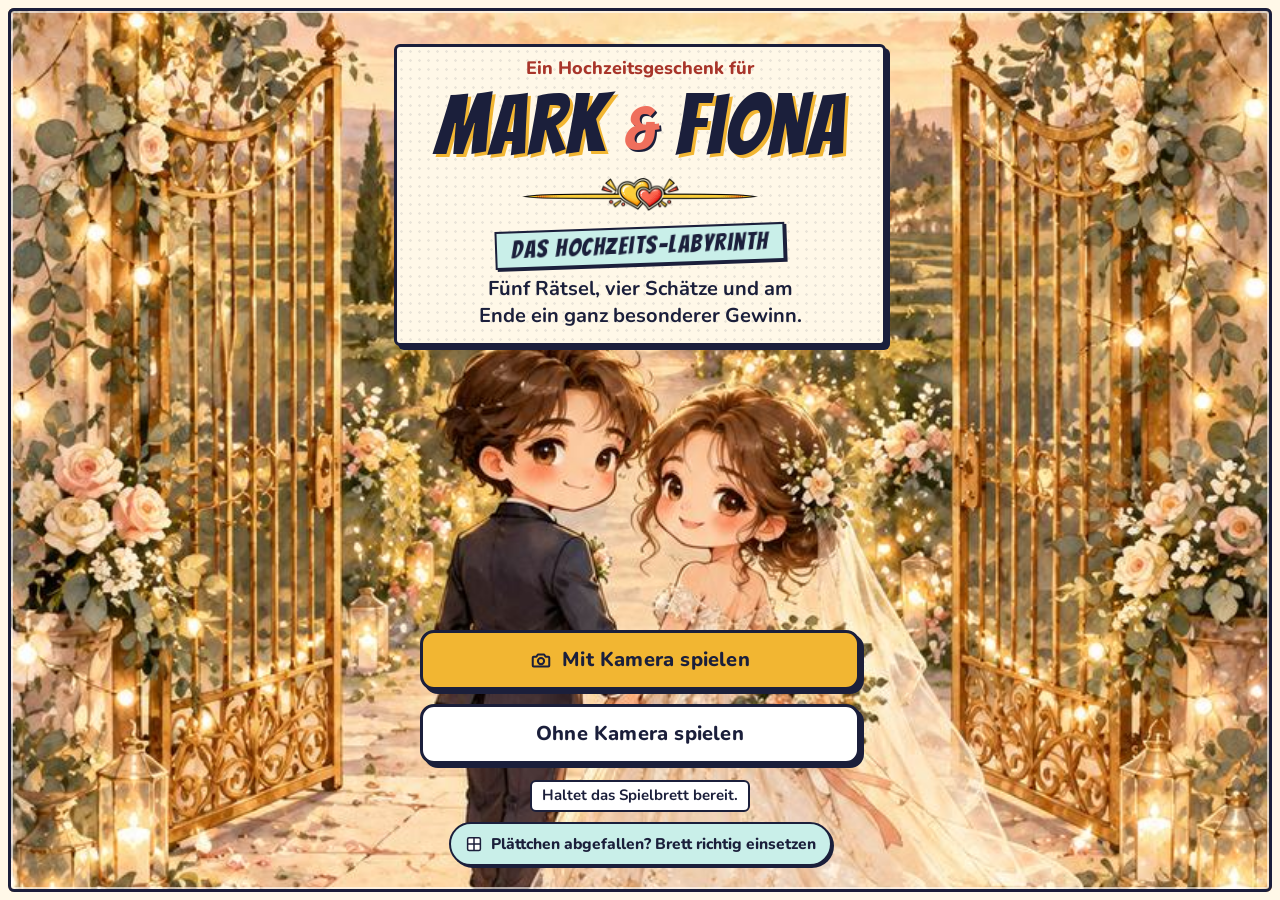
==== commit c1d375eb: "Deploy Co-Authored-By: Claude Haiku 5.5 <noreply@anthropic.com>" ====
--- a/index.html
+++ b/index.html
@@ -52,6 +52,7 @@
         <button id="btn-plain" class="btn btn-ghost">Ohne Kamera spielen</button>
       </div>
       <p class="fine rise" style="--d:6">Haltet das Spielbrett bereit.</p>
+      <button id="btn-setup" class="setup-link rise" style="--d:6" aria-haspopup="dialog"><svg viewBox="0 0 24 24" aria-hidden="true"><rect x="3.5" y="3.5" width="17" height="17" rx="2"/><path d="M3.5 12h17M12 3.5v17"/></svg>Plättchen abgefallen? Brett richtig einsetzen</button>
       <div id="a2hs" class="a2hs rise" style="--d:7" role="note" hidden>
         <p>Für Vollbild: <b>Teilen</b> <svg class="a2hs-share" viewBox="0 0 24 24" aria-hidden="true"><path d="M8 9.5H6.5a1 1 0 0 0-1 1V20a1 1 0 0 0 1 1h11a1 1 0 0 0 1-1v-9.5a1 1 0 0 0-1-1H16"/><path d="M12 14.5V3M8.5 6.5 12 3l3.5 3.5"/></svg> → <b>„Zum Home-Bildschirm“</b> und die App von dort starten.</p>
         <button id="a2hs-close" class="a2hs-x" aria-label="Tipp schließen"><svg viewBox="0 0 24 24" aria-hidden="true"><path d="M6 6l12 12M18 6 6 18"/></svg></button>
@@ -101,6 +102,9 @@
     </div>
   </section>
 
+  <!-- Setup-Guide fürs Spielbrett (vom Startmenü, js/setup.js) -->
+  <section id="setup" class="guide setup" hidden role="dialog" aria-modal="true" aria-labelledby="setup-title"></section>
+
   <!-- Abschluss -->
   <section id="screen-end" class="screen end" hidden>
     <div class="frame" aria-hidden="true"></div>
--- a/css/style.css
+++ b/css/style.css
@@ -631,3 +631,112 @@
   .cf-ribbon { padding: 6px 12px; font-size: 13.5px; }
 }
 @media (max-width: 350px) { .guide-foot .btn { font-size: 16.5px; padding-inline: 14px; } }
+
+/* ---- Startmenü: Link zum Setup-Guide (dezent, aber gut sichtbar) ---- */
+.setup-link { display: flex; align-items: center; gap: 8px; width: max-content; max-width: 100%; margin: 10px auto 0; text-align: left; min-height: 44px; padding: 6px 14px; border: 2.5px solid var(--ink); border-radius: 999px; background: var(--teal-pale); color: var(--ink); font: 800 14px/1.25 var(--sans); cursor: pointer; box-shadow: var(--sh-sm); }
+.setup-link:active { transform: translate(2px, 2px); box-shadow: none; }
+.setup-link svg { width: 18px; height: 18px; flex: none; fill: var(--white); stroke: var(--ink); stroke-width: 2; }
+
+/* ---- Setup-Guide „Brett richtig einsetzen“ (js/setup.js), nutzt die Anleitungs-Bausteine ---- */
+.setup { z-index: 12; }
+body .setup .guide-inner { padding-top: 22px; }
+.setup .guide-inner::before { display: none; }
+.st-orient { display: flex; gap: 14px; align-items: center; }
+.st-orient p, .st-p { margin: 0; font-size: 16px; line-height: 1.45; text-wrap: pretty; }
+.st-mini { width: 92px; flex: none; filter: drop-shadow(3px 3px 0 var(--ink)); }
+.st-red { color: #c62828; }
+.st-board { position: relative; margin: 14px 0 0; border-radius: 6px; box-shadow: 0 0 0 3px var(--ink), 5px 5px 0 3px var(--ink); overflow: hidden; }
+.st-board img { display: block; width: 100%; height: auto; }
+.st-grid { position: absolute; display: grid; grid-template-columns: repeat(7, 1fr); grid-template-rows: repeat(7, 1fr); }
+.st-cell { margin: 0; padding: 0; border: 1px solid rgba(255, 255, 255, .55); background: none; cursor: pointer; }
+.st-cell.on { border: 3px solid var(--mustard); outline: 2px solid var(--ink); outline-offset: -5px; background: rgba(242, 182, 50, .18); }
+.st-zoomwrap { display: flex; align-items: center; justify-content: center; gap: 10px; margin: 18px 0 0; }
+.st-zoom { position: relative; width: min(62vw, 260px); aspect-ratio: 1; border-radius: 8px; background: var(--ivory-2) no-repeat; border: var(--ol); box-shadow: var(--sh); touch-action: pan-y; }
+.st-tile { position: absolute; border: 2.5px dashed var(--mustard); border-radius: 6px; outline: 1.5px solid var(--ink); pointer-events: none; }
+.st-nav { flex: none; width: 46px; height: 46px; display: grid; place-items: center; padding: 0 0 4px; border: 2.5px solid var(--ink); border-radius: 50%; background: var(--white); color: var(--ink); font: 400 30px/1 var(--display); cursor: pointer; box-shadow: var(--sh-sm); }
+.st-nav:active { transform: translate(2px, 2px); box-shadow: none; }
+.st-cap { margin: 12px 0 0; text-align: center; font: 700 16px/1.3 var(--sans); }
+.st-cap b { font: 400 21px/1.1 var(--display); letter-spacing: .04em; }
+.st-swipe { margin: 4px 0 0; text-align: center; font-size: 13.5px; color: var(--ink-soft); }
+.st-check { list-style: none; margin: 0; padding: 0; display: grid; gap: 10px; }
+.st-check li { position: relative; padding-left: 34px; font-size: 16px; line-height: 1.4; }
+.st-check li::before { content: "✓"; position: absolute; left: 0; top: -2px; width: 24px; height: 24px; display: grid; place-items: center; border: 2.5px solid var(--ink); border-radius: 5px; background: var(--teal); color: var(--white); font: 900 15px/1 var(--sans); box-shadow: var(--sh-sm); }
+@media (min-width: 700px) and (min-height: 700px) {
+  .setup-link { font-size: 15.5px; }
+  .st-orient p, .st-p, .st-check li { font-size: 18px; }
+  .st-mini { width: 110px; }
+  .st-zoom { width: 300px; }
+  .st-cap { font-size: 18px; } .st-cap b { font-size: 24px; }
+}
+/* Tablet quer: Brett links, Zoom rechts daneben */
+@media (orientation: landscape) and (min-width: 900px) and (min-height: 600px) {
+  .setup .guide-inner { max-width: 940px; }
+  .st-pick { display: grid; grid-template-columns: minmax(0, 1fr) 340px; gap: 28px; align-items: center; }
+  .st-pick .st-zoom { width: 260px; }
+}
+
+/* ---- Tablets (iPad): Platz wirklich nutzen. Handy-Layout (< 700 px Breite) bleibt unverändert ---- */
+/* Hochformat: grösseres Brett (Panel schmaler und zentriert), grössere Schrift, Start/Anleitung mittig mit max. Breite */
+@media (min-width: 700px) and (min-height: 700px) {
+  .start-inner { max-width: 540px; }
+  .names { font-size: clamp(62px, 9vw, 84px); }
+  .subtitle { font-size: 25px; }
+  .lead, .scene-start .lead { font-size: 20px; }
+  .kicker { font-size: 18px; }
+  .btn { min-height: 60px; font-size: 20px; }
+  .start-btns { max-width: 440px; margin: 0 auto; }
+  .fine { font-size: 15px; }
+  .guide-inner { max-width: 600px; padding-inline: 32px; }
+  .scene-guide .guide-inner { padding-top: 300px; }
+  .scene-guide .guide-inner::before { left: 24px; right: 28px; height: 266px; }
+  .guide-intro { font-size: 19px; }
+  .guide-steps li { font-size: 18px; padding-left: 46px; }
+  .guide-tips li, .guide-warn { font-size: 17.5px; }
+  .guide-foot .btn, .guide-status { max-width: 460px; }
+  .end-title { font-size: 46px; }
+  .scene-end .end-title { font-size: 46px; }
+  .scene-end .end-wish { font-size: 34px; }
+  .hud { margin: 12px 16px 0; }
+  .hud-title { font-size: 28px; }
+  .icon-btn { width: 44px; height: 44px; }
+  .pips { gap: 9px; } .pips li { width: 15px; height: 15px; } .pips li.star { width: 18px; height: 18px; }
+  .panel { width: 100%; max-width: 680px; margin-inline: auto; padding: 20px 22px calc(16px + var(--safe-b)); border-left: var(--ol); border-right: var(--ol); max-height: 50vh; max-height: 50dvh; }
+  .bubble { font-size: 20px; }
+  .avatars { width: 96px; height: 106px; }
+  .q-text > span { font-size: 20px; padding: 10px 16px; }
+  .answers { gap: 9px; }
+  .ans-in { min-height: 50px; font-size: 18px; gap: 13px; }
+  .letter { width: 32px; height: 32px; font-size: 20px; }
+  .q-msg { font-size: 15.5px; }
+  .q-tag { font-size: 14px; }
+  .joker { min-height: 36px; font-size: 14px; }
+  .tap-hint { font-size: 24px; }
+  .cf-stage { --cw: min(70vw, 420px, calc((100dvh - 220px) * 2 / 3)); }
+  .cf-body { font-size: 16px; }
+  .cf-ribbon { font-size: 16.5px; }
+  .modal-card { max-width: 420px; }
+  .toast { width: min(560px, calc(100% - 28px)); margin-inline: auto; }
+}
+/* Querformat (Tablets ab 900 px Breite): zwei Spalten. Links Kamerabild bzw. Brett gross, rechts die Seitenleiste
+   mit Titel, Sprechblase, Quiz und Buttons – nichts liegt mehr über dem Brett. Handys quer zeigen weiter „Bitte im Hochformat“. */
+@media (orientation: landscape) and (min-width: 900px) and (min-height: 600px) {
+  :root { --side: clamp(360px, 36vw, 460px); }
+  .game { display: grid; grid-template-columns: minmax(0, 1fr) var(--side); grid-template-rows: auto minmax(0, 1fr); }
+  .game > .hud { grid-column: 2; grid-row: 1; margin: 12px 14px 0; }
+  .hud { gap: 8px; } .hud-title { font-size: clamp(22px, 2.3vw, 28px); } .pips { gap: 6px; }
+  #stage, .mode-ar #stage { grid-column: 1; grid-row: 1 / 3; position: relative; inset: auto; border-right: var(--ol); }
+  .game > .panel, .mode-ar .game > .panel {
+    grid-column: 2; grid-row: 2; align-self: start; width: auto; max-width: none; max-height: calc(100% - 28px);
+    margin: 14px 14px 14px; padding: 18px 18px 16px; border: var(--ol); border-radius: 20px; box-shadow: var(--sh);
+  }
+  .panel.in { animation: fadein .3s var(--ease); }
+  .game > .chip { left: calc((100% - var(--side)) / 2); max-width: calc(100% - var(--side) - 28px); }
+  .home-ask { left: auto; right: 14px; }
+  .debug { right: calc(var(--side) + 6px); }
+  .toast { right: calc(var(--side) + 14px); width: min(560px, calc(100% - var(--side) - 28px)); }
+  .answers { gap: 8px; }
+  .ans-in { min-height: 46px; font-size: 17px; }
+  .q-text > span { font-size: 19px; }
+  .bubble { font-size: 19px; }
+  .avatars { width: 84px; height: 94px; }
+}
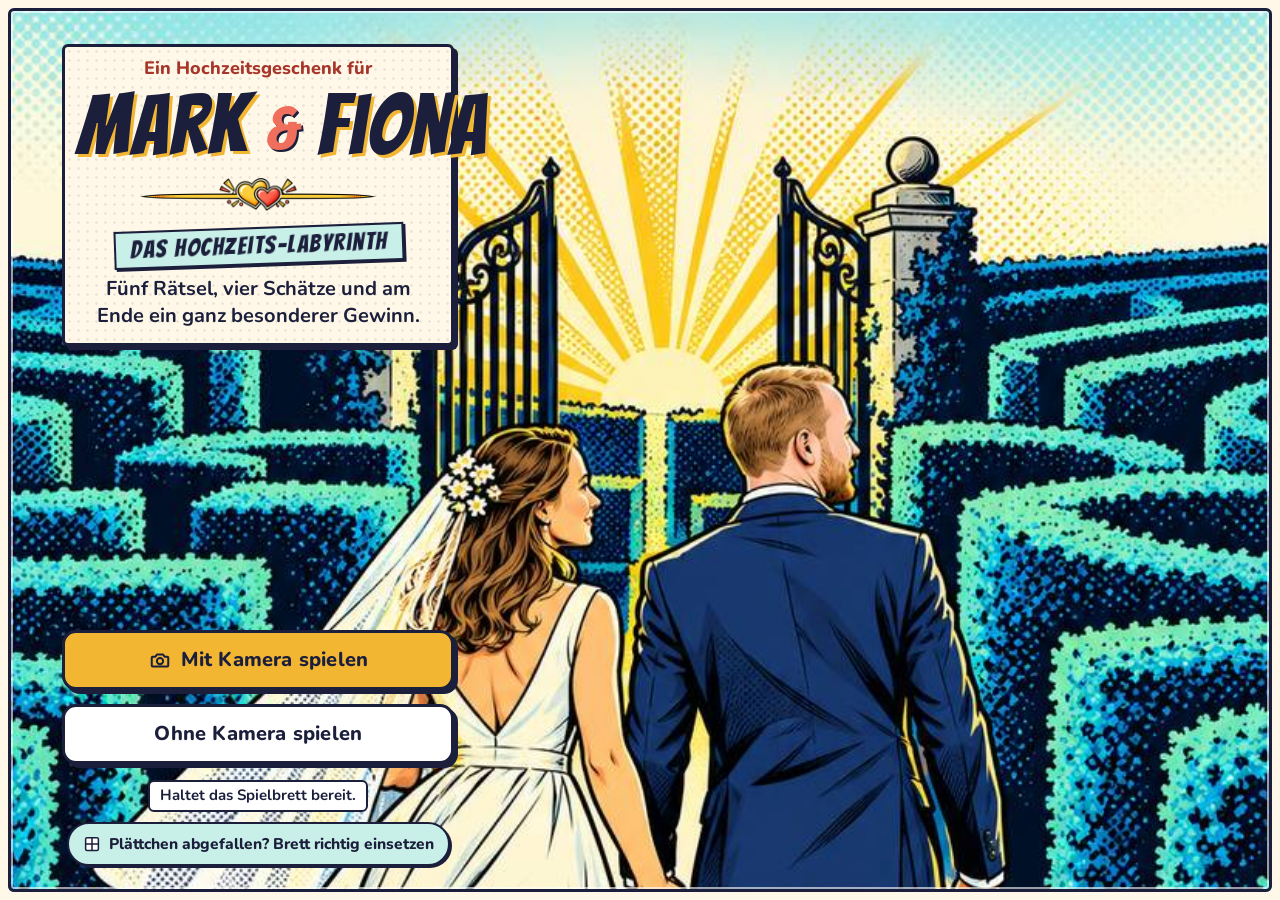
==== commit c5d4f738: "Deploy Co-Authored-By: Claude Haiku 5.5 <noreply@anthropic.com>" ====
--- a/index.html
+++ b/index.html
@@ -81,6 +81,7 @@
   <section id="guide" class="guide" hidden aria-labelledby="guide-title">
     <div class="guide-scroll">
       <div class="guide-inner">
+        <div class="g-pose art art-pose-hallo" id="g-pose" data-img="pose-hallo" aria-hidden="true"></div>
         <p class="kicker" id="g-kicker"></p>
         <h2 class="guide-title" id="guide-title"></h2>
         <p class="guide-intro" id="g-intro"></p>
@@ -90,6 +91,7 @@
         <h3 class="guide-h" id="g-tips-title"></h3>
         <ul class="guide-tips" id="g-tips"></ul>
         <p class="guide-warn" id="g-warn"></p>
+        <p class="guide-warn g-tip" id="g-tip" aria-live="off"></p>
       </div>
     </div>
     <div class="guide-foot">
@@ -130,10 +132,6 @@
     </div>
   </section>
 
-  <div id="loading" class="overlay" hidden>
-    <div class="modal-card"><div class="spinner" aria-hidden="true"></div><p id="loading-text">Kamera wird gestartet …</p>
-      <button id="btn-cancel-ar" class="btn btn-ghost">Lieber ohne Kamera</button></div>
-  </div>
   <div id="card" class="overlay card-overlay" hidden></div>
   <div id="toast" class="toast" role="status" hidden></div>
   <canvas id="confetti" aria-hidden="true"></canvas>
--- a/css/style.css
+++ b/css/style.css
@@ -56,8 +56,9 @@
   -webkit-text-size-adjust: 100%; touch-action: manipulation; -webkit-user-select: none; user-select: none;
 }
 /* Szenen (Start/Abschluss): altes Bild als Comic-Panel im Elfenbein-Rahmen (.frame), main.js setzt body.scene-start / .scene-end */
-.scene-start .start { background: var(--img-bg-start) center 40% / cover no-repeat, var(--ivory); }
-.scene-end .end { background: var(--img-bg-end) center bottom / cover no-repeat, var(--ivory); }
+/* Grösse/Lage setzt main.js fitScene (Gesichter zwischen Titel und Buttons); Grundfarbe = Bildrand (Himmel oben bzw. Elfenbein) */
+.scene-start .start { background: var(--img-bg-start) center 40% / cover no-repeat, #86e2e9; }
+.scene-end .end { background: var(--img-bg-end) center bottom / cover no-repeat, #fffced; }
 [hidden] { display: none !important; }
 button { font: inherit; color: inherit; touch-action: manipulation; }
 :focus-visible { outline: 3px solid var(--teal); outline-offset: 3px; }
@@ -162,7 +163,7 @@
 .scene-end .prizes li { padding: 0; border: 0; }
 .scene-end .prizes .badge { width: 46px; height: 46px; }
 .scene-end .prizes .p-name { position: absolute; width: 1px; height: 1px; overflow: hidden; clip-path: inset(50%); }
-.scene-end .end-title { font-size: clamp(30px, 9.4vw, 40px); white-space: nowrap; }
+.scene-end .end-title { margin-top: 8px; font-size: clamp(30px, 9.4vw, 40px); line-height: 1.15; white-space: nowrap; }   /* Bangers ragt über die Zeilenbox: sonst überlappt „Geschafft!“ */
 .scene-end .end-top .divider { display: none; }
 .scene-end .prizes-title { margin-top: 10px; }
 .scene-end .end-wish { margin-top: 8px; font-size: clamp(24px, 7.4vw, 30px); line-height: 1.1; }
@@ -227,6 +228,21 @@
 .guide-status[data-kind="off"] { color: var(--coral-ink); }
 .guide #btn-go:not(:disabled) { animation: ready-pop .5s var(--ease) 1; }
 @keyframes ready-pop { 0% { transform: scale(.95); } 60% { transform: scale(1.03); } }
+/* Ladescreen beim Wiedereinstieg mit Kamera (.guide.resume, main.js guide.open(…, true)): Paar, Station, wechselnde Tipps, mittig */
+.guide:not(.resume) .g-pose, .guide:not(.resume) .g-tip { display: none; }
+.resume #g-steps-title, .resume #g-steps, .resume #g-tips, .resume #g-warn, .resume .guide-inner::before { display: none; }
+.resume .guide-scroll { display: flex; flex-direction: column; }
+body .resume .guide-inner { margin: auto; padding-top: 22px; width: 100%; text-align: center; }
+.resume .guide-title { margin-top: 4px; }
+.resume .guide-h { margin: 18px auto 10px; }
+.g-pose {
+  width: min(46vw, 210px, 30dvh); aspect-ratio: 1; margin: 0 auto 14px; border-radius: 50%; border: var(--ol); box-shadow: var(--sh);
+  background: var(--art) 50% 10px / auto 150% no-repeat, var(--dots), var(--teal-pale);
+}
+.g-pose.art-pose-jubel { background-color: var(--mustard-hi); animation: ready-pop .5s var(--ease) 1; }
+.g-tip { min-height: 4.4em; margin: 0 auto; max-width: 400px; text-align: left; background: var(--mustard-hi); }
+.g-tip.in { animation: tip-in .45s var(--ease) both; }
+@keyframes tip-in { from { opacity: 0; transform: translateY(6px); } }
 
 /* ---- Abschluss ---- */
 .end-title { margin: 4px 0 0; font: 400 clamp(32px, 10vw, 40px)/1.05 var(--display); letter-spacing: .02em; color: var(--ink); text-shadow: 3px 3px 0 var(--mustard); text-wrap: balance; }
@@ -303,7 +319,10 @@
 .avatars { flex: none; width: 78px; height: 86px; display: grid; place-items: end center; pointer-events: none; }
 @media (max-width: 350px), (max-height: 600px) { .avatars { width: 64px; height: 70px; } }
 .avatars .couple-svg { width: 84%; }
-.avatars.has-img, .q-ava.has-img { background-position: center bottom; }
+/* Mit Bild: Brustbild im runden Comic-Badge (ganzer Körper wäre bei 80 px zu klein für Gesichter) */
+.avatars.has-img, .q-ava.has-img { height: auto; aspect-ratio: 1; align-self: flex-end; margin-bottom: 4px; border-radius: 50%; border: 2.5px solid var(--ink); box-shadow: var(--sh-sm); background: var(--art) 50% 6px / auto 165% no-repeat, var(--dots), var(--teal-pale); }
+.q-ava.has-img { margin: -6px 0 0; border-width: 2px; box-shadow: none; background-position: 50% 2px, 0 0; }
+.avatars.has-img.art-pose-jubel { background-color: var(--mustard-hi); } .avatars.has-img.art-pose-trost { background-color: var(--coral-pale); }
 .avatars.has-img > svg, .q-ava.has-img > svg { display: none; }   /* SVG-Fallback belegt bei Bild keinen Platz */
 /* Echte Comic-Sprechblase: weiss, dicke Outline, spitzer Schwanz zum Paar (zwei Dreiecke: Outline + Füllung) */
 .bubble {
@@ -441,7 +460,9 @@
 .cf-badge { position: relative; width: 54%; height: auto; aspect-ratio: 1; }
 /* Text der Vorderseite: Comic-Banner (Titel) + Bildunterschrift-Kasten, im unteren Drittel */
 .cf-text { position: absolute; z-index: 1; left: 0; right: 0; bottom: 0; min-height: 30%; padding: 10px 18px 20px; display: flex; flex-direction: column; justify-content: flex-end; align-items: center; text-align: center; }
-.cf-face.has-img .cf-text { min-height: 0; padding: 0 7% 7.5%; }
+.cf-face.has-img .cf-text { min-height: 0; padding: 0 8% 6%; }
+/* Mit Kartenbild: Text direkt auf das ruhige untere Viertel (kein weisser Kasten über der Szene) */
+.cf-face.has-img .cf-body { margin-top: 6px; padding: 0; background: none; border: 0; font-size: max(14px, calc(var(--cw) * .043)); line-height: 1.3; }
 .cf-kicker { margin: 0 0 -4px; position: relative; z-index: 1; padding: 1px 10px; font: 800 12px/1.35 var(--sans); color: var(--ivory); background: var(--navy); border: 2px solid var(--ink); border-radius: 4px; transform: rotate(2deg); }
 .cf-title { margin: 0; position: relative; z-index: 1; max-width: 100%; padding: 3px 14px 1px; font: 400 calc(var(--cw) * .088)/1.05 var(--display); letter-spacing: .03em; color: var(--ink); background: var(--mustard); border: var(--ol); box-shadow: var(--sh-sm); transform: rotate(-2deg); text-wrap: balance; }
 .cf-body { margin: -3px 0 0; padding: 9px 12px 7px; width: 100%; font: 700 14.5px/1.32 var(--sans); color: var(--ink); background: var(--white); border: 2.5px solid var(--ink); border-radius: 8px; text-wrap: balance; }
@@ -474,16 +495,6 @@
 
 /* ---- Overlays ---- */
 .overlay { position: fixed; inset: 0; z-index: 20; display: grid; place-items: center; padding: 24px; background: rgba(27, 31, 59, .6); animation: fadein .25s; }
-.modal-card {
-  width: 100%; max-width: 360px; padding: 24px 22px 22px; text-align: center; border-radius: 10px;
-  background: var(--dots), var(--ivory); color: var(--ink); border: var(--ol); box-shadow: 6px 6px 0 var(--ink);
-  animation: pop .3s var(--ease) both;
-}
-.modal-card h3 { margin: 0 0 8px; font: 400 30px/1.1 var(--display); letter-spacing: .03em; color: var(--ink); }
-.modal-card p { margin: 0 0 14px; color: var(--ink); font-weight: 700; }
-.timer { margin: 4px 0 16px; font: 400 56px/1 var(--display); color: var(--coral); text-shadow: 2px 2px 0 var(--ink); font-variant-numeric: tabular-nums; }
-.spinner { width: 44px; height: 44px; margin: 0 auto 14px; border-radius: 50%; border: 4px solid var(--ink); border-top-color: var(--mustard); border-right-color: var(--coral); animation: spin .9s linear infinite; }
-@keyframes spin { to { transform: rotate(360deg); } }
 #confetti { position: fixed; inset: 0; width: 100%; height: 100%; pointer-events: none; z-index: 40; }
 
 /* ---- AR-Hinweise aus ar.js (dort schon Comic-Grundstil; hier an die App-Schriften angeglichen) ---- */
@@ -566,7 +577,7 @@
 
 @supports not (height: 1dvh) { .cf-stage { --cw: min(86vw, 400px, calc((100vh - 190px) * 2 / 3)); } }   /* iOS < 15.4: Fallback per @supports */
 @keyframes cf-fade { from { opacity: 0; } }
-.timer, .cf-kicker { font-variant-numeric: lining-nums tabular-nums; }
+.cf-kicker { font-variant-numeric: lining-nums tabular-nums; }
 
 @media (prefers-reduced-motion: reduce) {
   .card-overlay .cf-flip { animation: cf-fade .45s ease both !important; }   /* Flug und Flip als Überblendung */
@@ -693,6 +704,7 @@
   .guide-steps li { font-size: 18px; padding-left: 46px; }
   .guide-tips li, .guide-warn { font-size: 17.5px; }
   .guide-foot .btn, .guide-status { max-width: 460px; }
+  .g-pose { width: min(260px, 30dvh); } .g-tip { max-width: 460px; }
   .end-title { font-size: 46px; }
   .scene-end .end-title { font-size: 46px; }
   .scene-end .end-wish { font-size: 34px; }
@@ -714,7 +726,6 @@
   .cf-stage { --cw: min(70vw, 420px, calc((100dvh - 220px) * 2 / 3)); }
   .cf-body { font-size: 16px; }
   .cf-ribbon { font-size: 16.5px; }
-  .modal-card { max-width: 420px; }
   .toast { width: min(560px, calc(100% - 28px)); margin-inline: auto; }
 }
 /* Querformat (Tablets ab 900 px Breite): zwei Spalten. Links Kamerabild bzw. Brett gross, rechts die Seitenleiste
@@ -740,3 +751,7 @@
   .bubble { font-size: 19px; }
   .avatars { width: 84px; height: 94px; }
 }
+/* Start quer: Titel und Buttons als Spalte links, das Paar (Bildmitte rechts davon) bleibt frei */
+@media (orientation: landscape) and (min-width: 900px) and (min-height: 600px) {
+  .scene-start .start .start-inner { max-width: 440px; margin-left: max(36px, 3vw); }
+}
